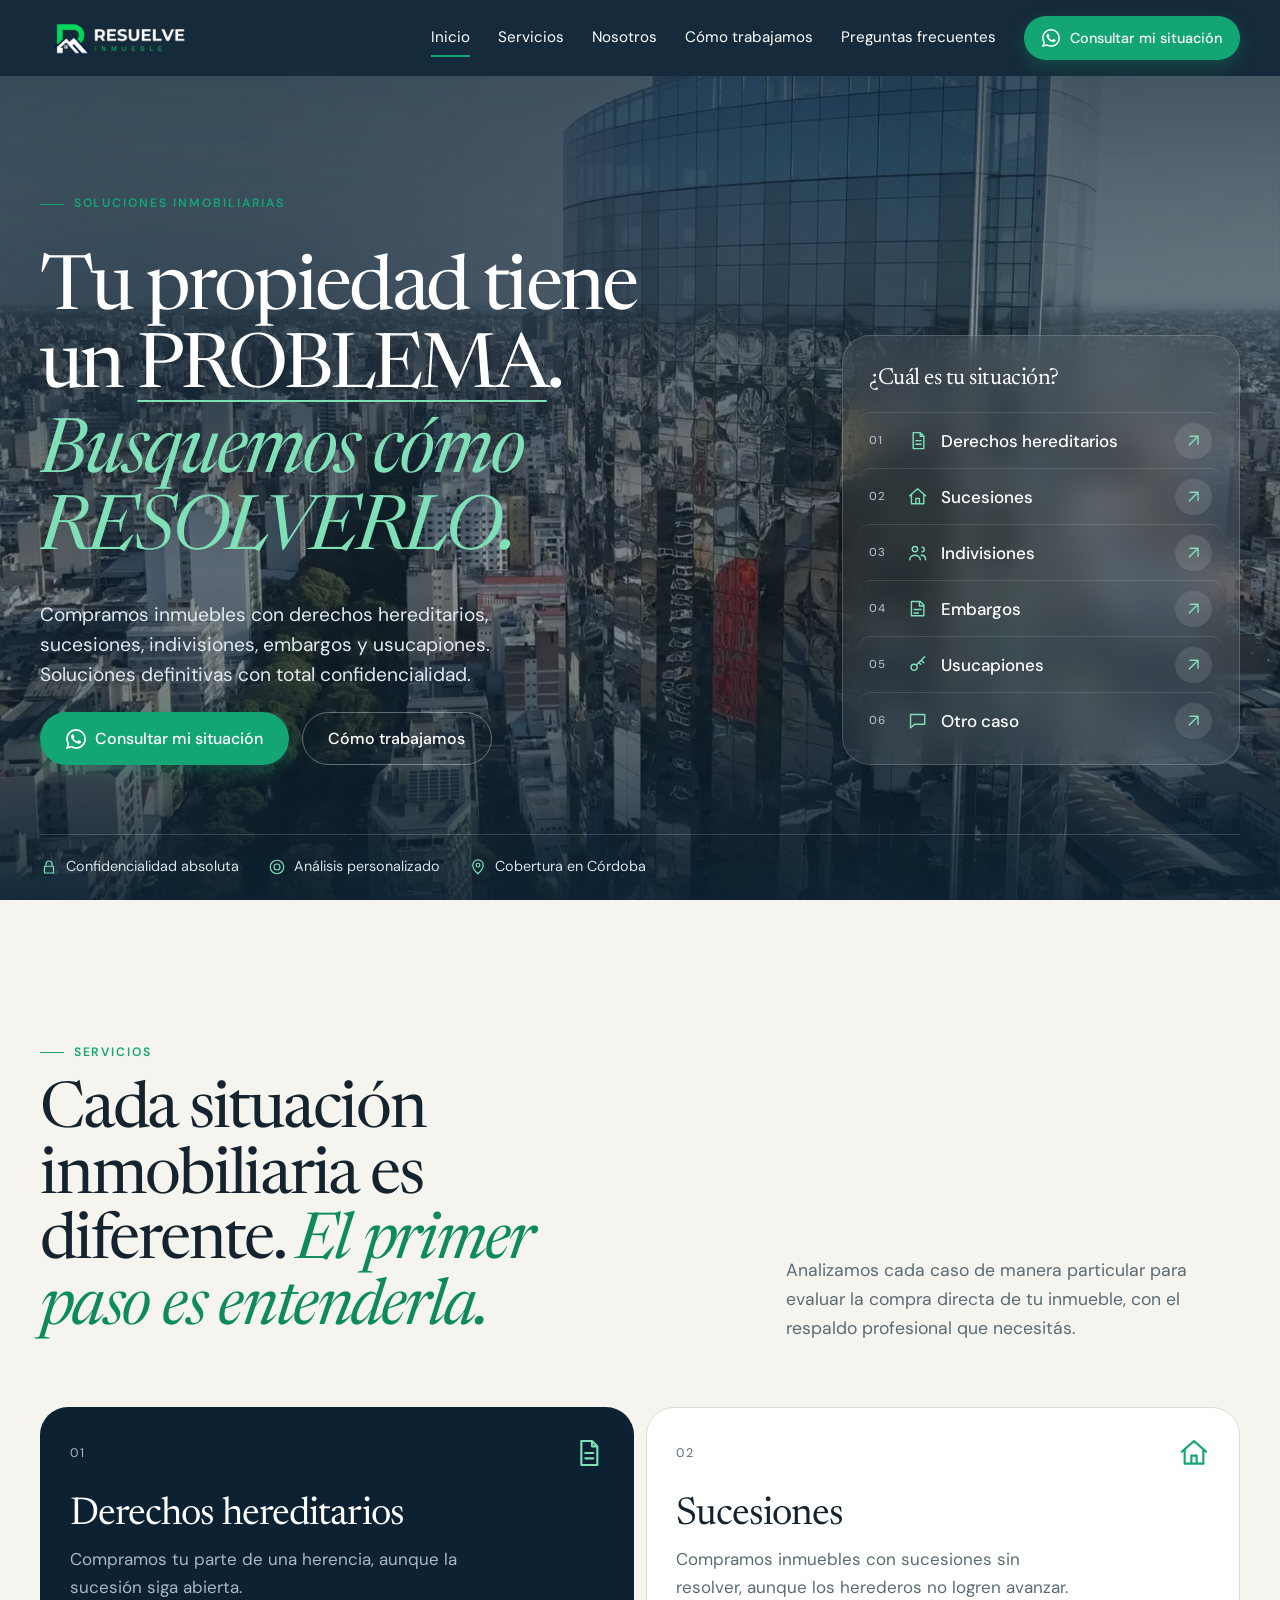
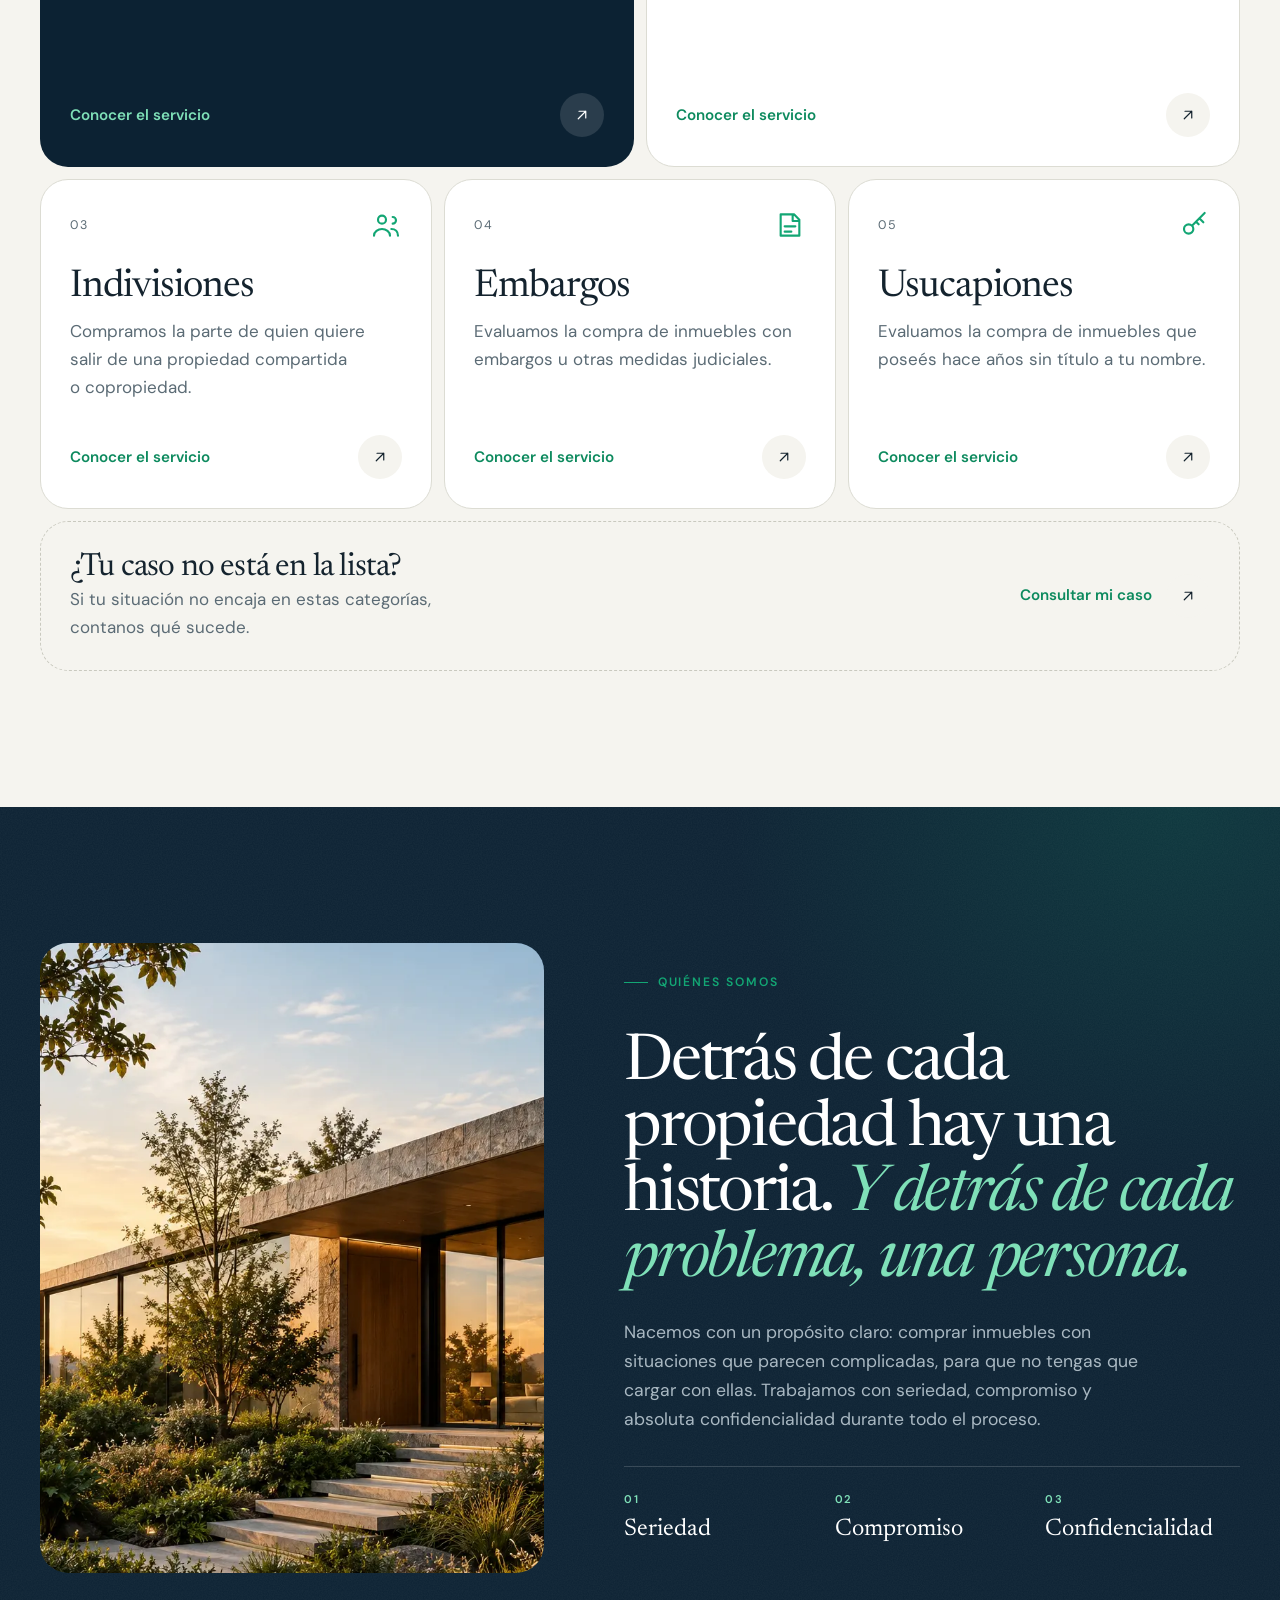
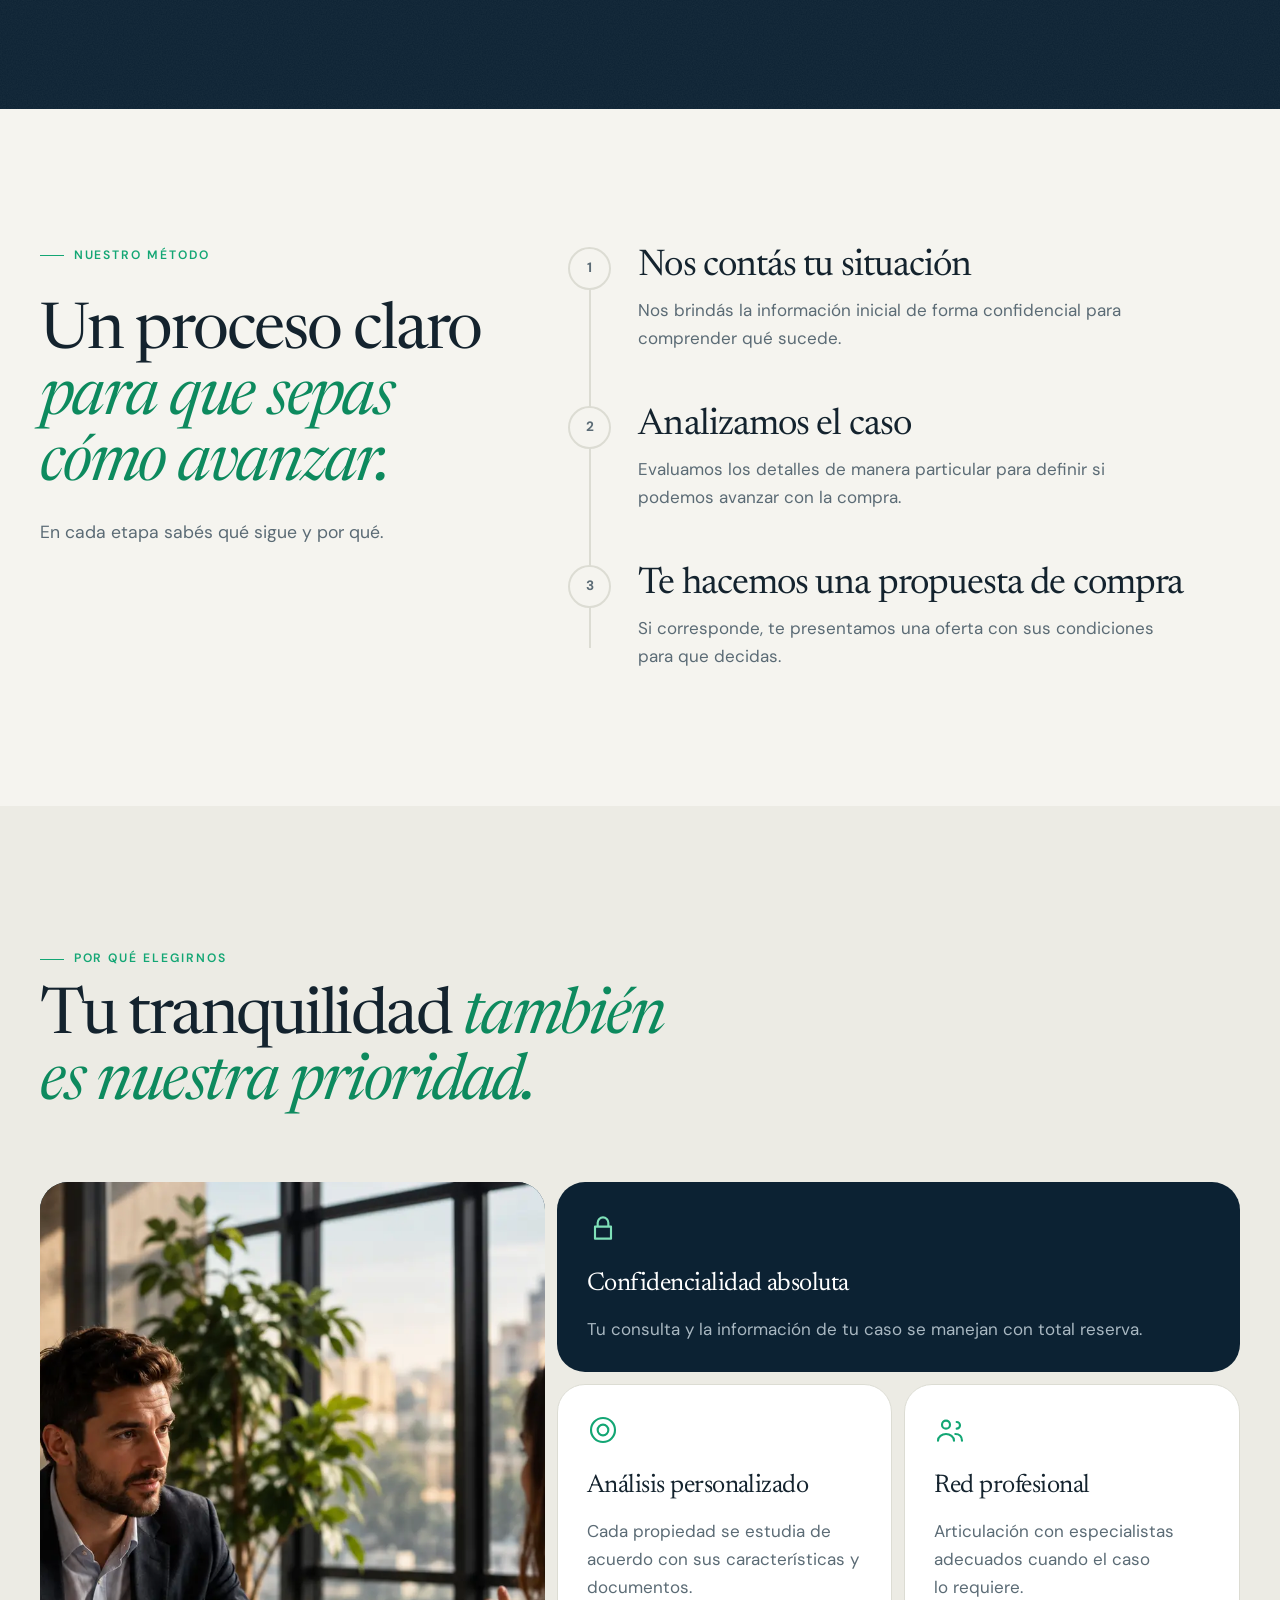
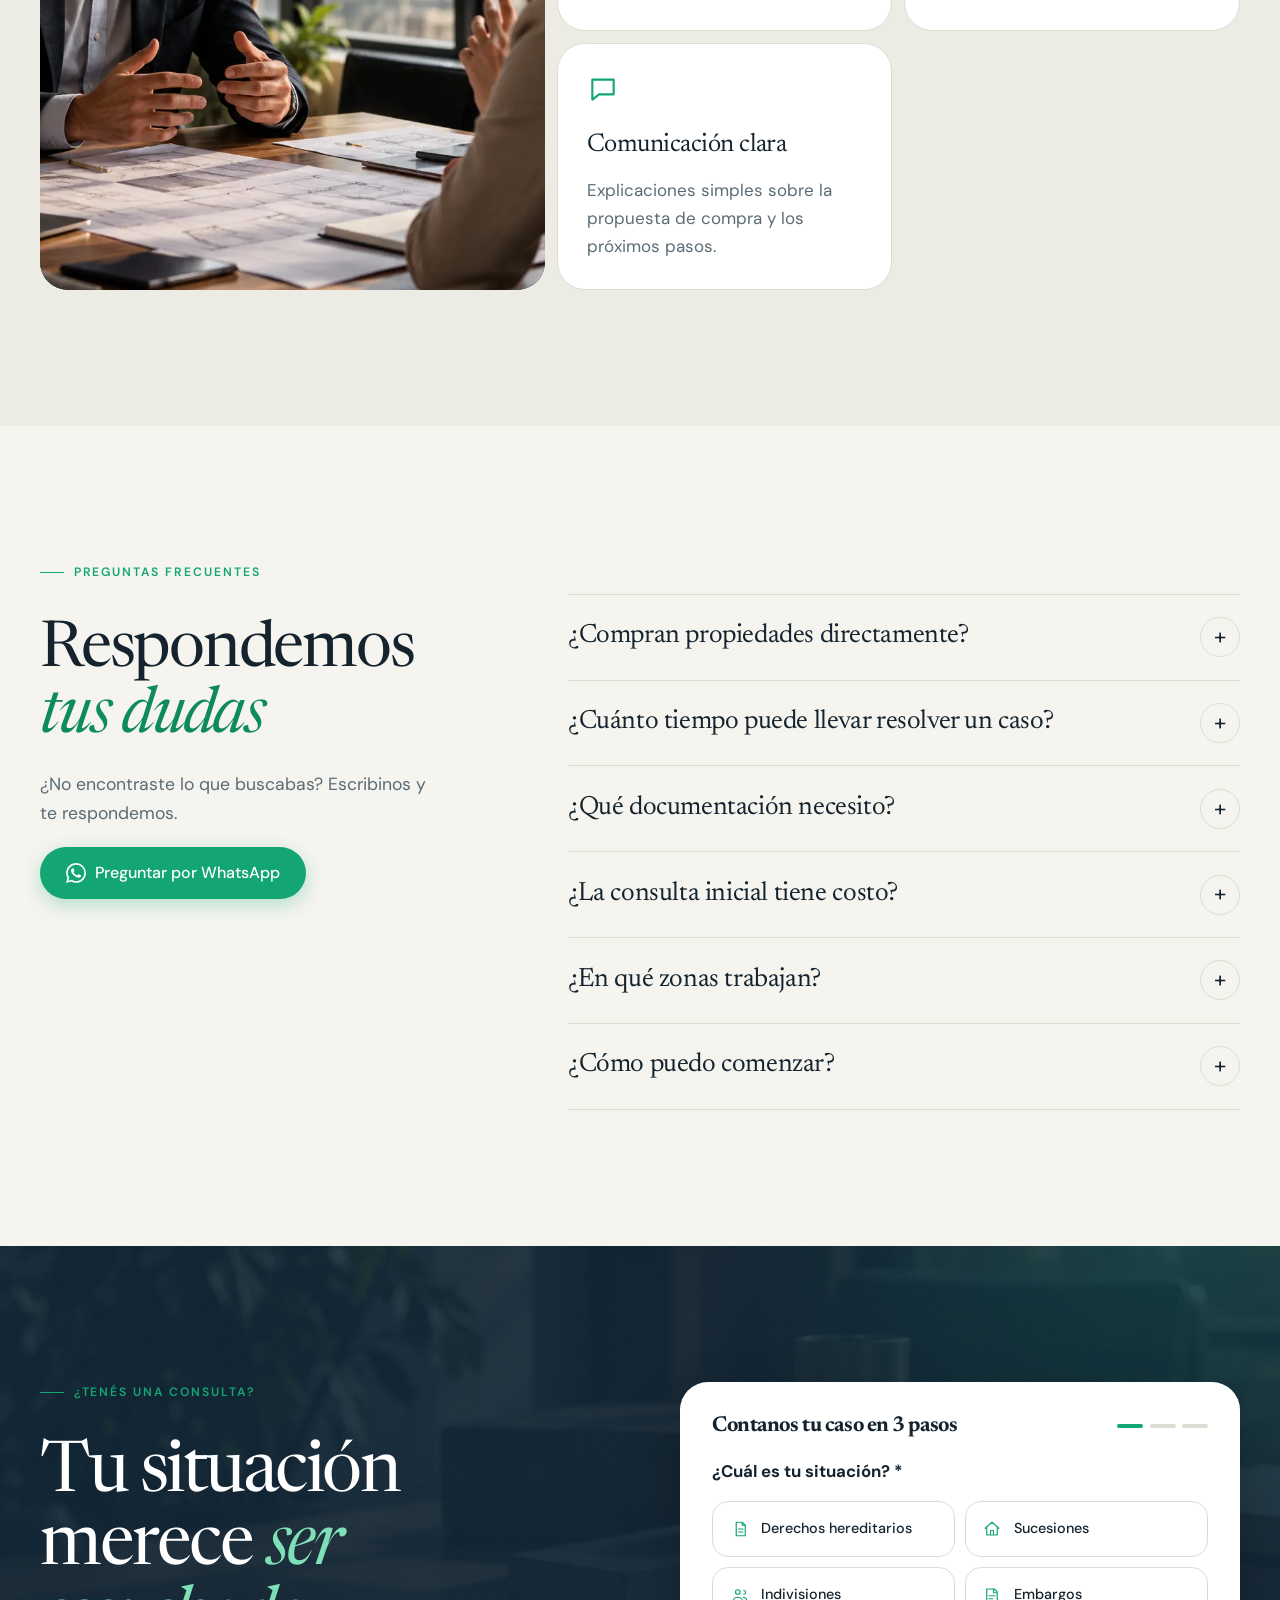
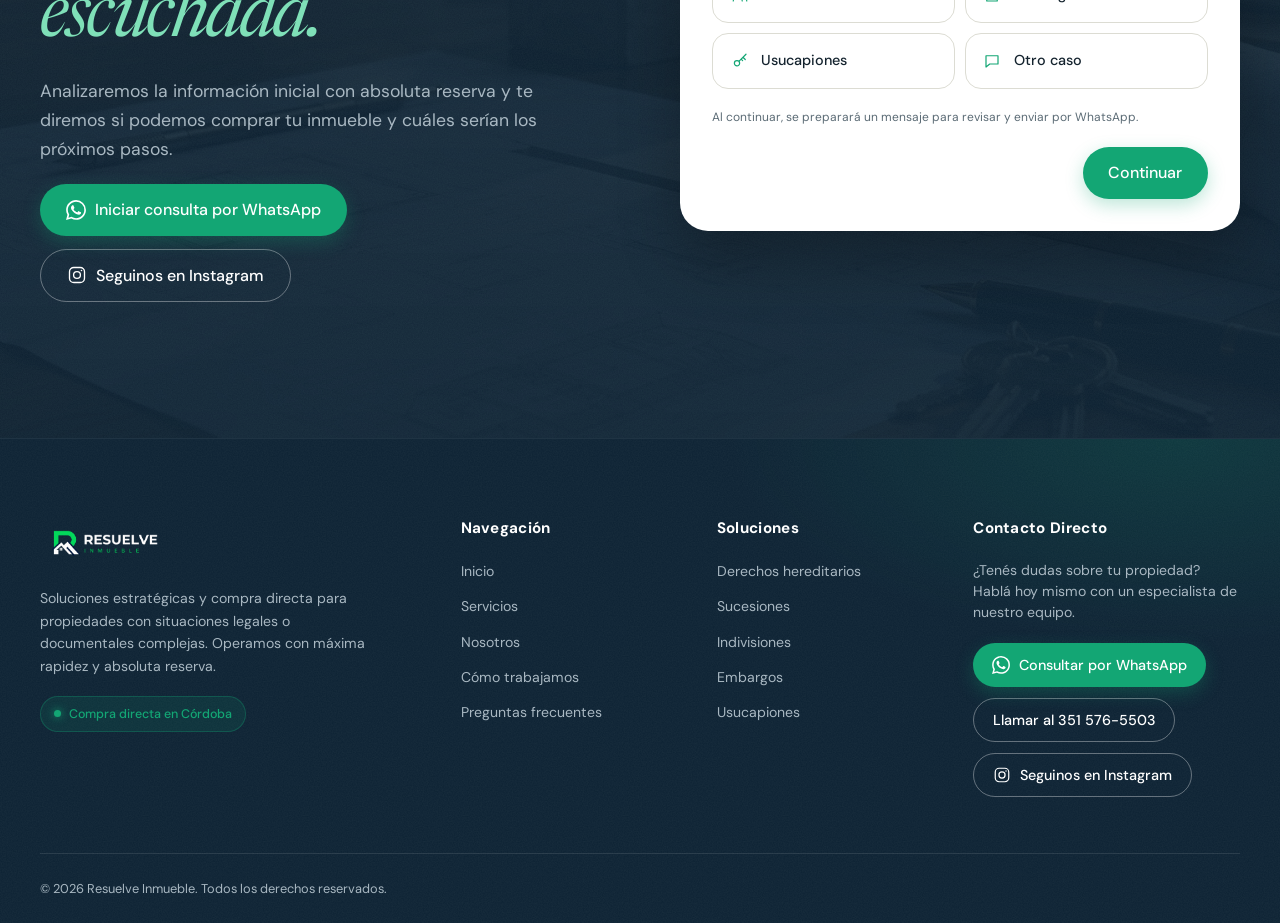
==== index.html @ c2dd9fd6 "update" ====
<!DOCTYPE html>
<html lang="es-AR">
<head>
  <!-- =========================================================
     RESUELVE INMUEBLE — index.html
     Índice de secciones:
     1. Head
     2. Iconos (SVG Sprite)
     3. Header / Navegación
     4. Hero
     5. Servicios y tarjetas
     6. Quiénes somos
     7. Método (pasos)
     8. Por qué elegirnos
     9. Preguntas frecuentes
     10. Contacto y formulario
     11. Footer
     ========================================================= -->

  <!-- ===== INICIO: 1. HEAD ===== -->
  <meta charset="UTF-8">
  <meta name="viewport" content="width=device-width, initial-scale=1.0">
  <title>Resuelve Inmueble | Soluciones inmobiliarias complejas</title>
  <meta name="description" content="Compra directa de propiedades con derechos hereditarios, sucesiones, indivisiones, embargos o usucapiones. Consulta confidencial por WhatsApp.">
  <meta name="robots" content="index, follow, max-image-preview:large, max-snippet:-1">
  <meta name="author" content="Resuelve Inmueble">
  <meta name="theme-color" content="#0c2233">
  <meta name="format-detection" content="telephone=no">
  <meta name="geo.region" content="AR-X">
  <link rel="canonical" href="https://resuelveinmueble.vercel.app/">

  <link rel="icon" href="img/icono.png" type="image/png">
  <link rel="apple-touch-icon" href="img/icono.png">
  <link rel="manifest" href="site.webmanifest">

  <link rel="preconnect" href="https://fonts.googleapis.com">
  <link rel="preconnect" href="https://fonts.gstatic.com" crossorigin>
  <link rel="preload" as="image" href="img/hero-poster-mb.webp" media="(max-width: 768px)" fetchpriority="high">
  <link rel="preload" as="image" href="img/hero-poster.webp" media="(min-width: 769px)" fetchpriority="high">
  <link href="https://fonts.googleapis.com/css2?family=DM+Sans:wght@400;500;700&family=Newsreader:ital,opsz,wght@0,6..72,400;0,6..72,500;1,6..72,400&display=swap" rel="stylesheet">

  <!-- Open Graph (WhatsApp, Facebook, LinkedIn). Ideal: og-image.jpg de 1200x630 -->
  <meta property="og:type" content="website">
  <meta property="og:site_name" content="Resuelve Inmueble">
  <meta property="og:locale" content="es_AR">
  <meta property="og:title" content="Resuelve Inmueble | Soluciones inmobiliarias complejas">
  <meta property="og:description" content="Compra directa de propiedades con derechos hereditarios, sucesiones, indivisiones, embargos o usucapiones. Consulta confidencial por WhatsApp.">
  <meta property="og:url" content="https://resuelveinmueble.vercel.app/">
  <meta property="og:image" content="https://resuelveinmueble.vercel.app/img/og-image.jpg">
  <meta property="og:image:width" content="1200">
  <meta property="og:image:height" content="630">
  <meta property="og:image:type" content="image/jpeg">
  <meta property="og:image:alt" content="Resuelve Inmueble: soluciones para propiedades con situaciones inmobiliarias complejas">
  <meta name="twitter:card" content="summary_large_image">
  <meta name="twitter:title" content="Resuelve Inmueble | Soluciones inmobiliarias complejas">
  <meta name="twitter:description" content="Compra directa de propiedades con derechos hereditarios, sucesiones, indivisiones, embargos o usucapiones. Consulta confidencial por WhatsApp.">
  <meta name="twitter:image" content="https://resuelveinmueble.vercel.app/img/og-image.jpg">
  <meta name="twitter:image:alt" content="Resuelve Inmueble: soluciones para propiedades con situaciones inmobiliarias complejas">

  <!-- Datos estructurados. Reemplazar dominio y teléfono por los reales -->
  <script type="application/ld+json">{"@context": "https://schema.org", "@graph": [{"@type": "ProfessionalService", "@id": "https://resuelveinmueble.vercel.app/#organizacion", "name": "Resuelve Inmueble", "url": "https://resuelveinmueble.vercel.app/", "logo": "https://resuelveinmueble.vercel.app/img/logo.png", "image": "https://resuelveinmueble.vercel.app/img/hero-poster.webp", "description": "Compra directa de propiedades con derechos hereditarios, sucesiones, indivisiones, embargos y usucapiones.", "areaServed": {"@type": "AdministrativeArea", "name": "Córdoba"}, "availableLanguage": "es-AR", "telephone": ["+54-9-351-657-8580", "+54-351-576-5503"], "sameAs": ["https://instagram.com/resuelveinmueble"], "knowsAbout": ["Derechos hereditarios", "Sucesiones", "Indivisiones", "Embargos", "Usucapiones"], "hasOfferCatalog": {"@type": "OfferCatalog", "name": "Servicios inmobiliarios", "itemListElement": [{"@type": "Offer", "itemOffered": {"@type": "Service", "name": "Derechos hereditarios"}}, {"@type": "Offer", "itemOffered": {"@type": "Service", "name": "Sucesiones"}}, {"@type": "Offer", "itemOffered": {"@type": "Service", "name": "Indivisiones"}}, {"@type": "Offer", "itemOffered": {"@type": "Service", "name": "Embargos"}}, {"@type": "Offer", "itemOffered": {"@type": "Service", "name": "Usucapiones"}}]}}, {"@type": "WebSite", "@id": "https://resuelveinmueble.vercel.app/#web", "url": "https://resuelveinmueble.vercel.app/", "name": "Resuelve Inmueble", "inLanguage": "es-AR", "publisher": {"@id": "https://resuelveinmueble.vercel.app/#organizacion"}}, {"@type": "FAQPage", "mainEntity": [{"@type": "Question", "name": "¿Compran propiedades directamente?", "acceptedAnswer": {"@type": "Answer", "text": "Sí, evaluamos la compra directa del inmueble según su estado y su situación legal."}}, {"@type": "Question", "name": "¿Cuánto tiempo puede llevar resolver un caso?", "acceptedAnswer": {"@type": "Answer", "text": "Depende de cada situación particular. Después del análisis inicial te informamos los plazos estimados."}}, {"@type": "Question", "name": "¿Qué documentación necesito?", "acceptedAnswer": {"@type": "Answer", "text": "Para empezar alcanza con contarnos tu situación. Luego te indicamos qué documentos conviene reunir."}}, {"@type": "Question", "name": "¿La consulta inicial tiene costo?", "acceptedAnswer": {"@type": "Answer", "text": "Te informamos todas las condiciones con total transparencia antes de avanzar."}}, {"@type": "Question", "name": "¿En qué zonas trabajan?", "acceptedAnswer": {"@type": "Answer", "text": "Trabajamos únicamente con inmuebles ubicados en la provincia de Córdoba. Podés consultarnos online desde donde estés."}}, {"@type": "Question", "name": "¿Cómo puedo comenzar?", "acceptedAnswer": {"@type": "Answer", "text": "Escribinos por WhatsApp o completá el formulario y te respondemos a la brevedad."}}]}]}</script>

  <link rel="stylesheet" href="style.css">
  <script src="main.js" defer></script>
  <!-- ===== FIN: 1. HEAD ===== -->
</head>
<body>
<a class="skip-link" href="#contenido">Saltar al contenido</a>

<!-- ===== INICIO: 2. ICONOS (SVG SPRITE) ===== -->
<svg width="0" height="0" style="position:absolute" aria-hidden="true">
  <symbol id="i-sucesiones" viewBox="0 0 24 24"><path d="M3 11l9-8 9 8M5 10v10h14V10M10 20v-6h4v6"/></symbol>
  <symbol id="i-indivisiones" viewBox="0 0 24 24"><path d="M9 11a3 3 0 100-6 3 3 0 000 6zM3 20c0-3 3-5 6-5s6 2 6 5M17 11a2.5 2.5 0 100-5M16 15c3 0 5 2 5 5"/></symbol>
  <symbol id="i-embargos" viewBox="0 0 24 24"><path d="M5 4h10l4 4v12H5zM14 4v5h5M8 13h8M8 17h5"/></symbol>
  <symbol id="i-confidencial" viewBox="0 0 24 24"><path d="M6 11h12v9H6zM8 11V8a4 4 0 018 0v3"/></symbol>
  <symbol id="i-usucapiones" viewBox="0 0 24 24"><path d="M8 18.5a3.5 3.5 0 100-7 3.5 3.5 0 000 7zM10.5 12.5L20 3M16 7l3 3M13.5 9.5l2 2"/></symbol>
  <symbol id="i-derechos" viewBox="0 0 24 24"><path d="M7 3h8l4 4v14H7zM15 3v4h4M10 12h6M10 16h6"/></symbol>
  <symbol id="i-cobertura" viewBox="0 0 24 24"><path d="M12 21s7-6.2 7-11.5a7 7 0 10-14 0C5 14.8 12 21 12 21zM12 12a2.5 2.5 0 100-5 2.5 2.5 0 000 5z"/></symbol>
  <symbol id="i-otros" viewBox="0 0 24 24"><path d="M4 5h16v11H9l-5 4z"/></symbol>
  <symbol id="i-analisis" viewBox="0 0 24 24"><path d="M12 21a9 9 0 100-18 9 9 0 000 18zM12 16a4 4 0 100-8 4 4 0 000 8z"/></symbol>
  <symbol id="i-whatsapp" viewBox="0 0 24 24"><path fill="currentColor" stroke="none" d="M17.472 14.382c-.297-.149-1.758-.867-2.03-.967-.273-.099-.471-.148-.67.15-.197.297-.767.966-.94 1.164-.173.199-.347.223-.644.075-.297-.15-1.255-.463-2.39-1.475-.883-.788-1.48-1.761-1.653-2.059-.173-.297-.018-.458.13-.606.134-.133.298-.347.446-.52.149-.174.198-.298.298-.497.099-.198.05-.371-.025-.52-.075-.149-.669-1.612-.916-2.207-.242-.579-.487-.5-.669-.51-.173-.008-.371-.01-.57-.01-.198 0-.52.074-.792.372-.272.297-1.04 1.016-1.04 2.479 0 1.462 1.065 2.875 1.213 3.074.149.198 2.096 3.2 5.077 4.487.709.306 1.262.489 1.694.625.712.227 1.36.195 1.871.118.571-.085 1.758-.719 2.006-1.413.248-.694.248-1.289.173-1.413-.074-.124-.272-.198-.57-.347m-5.421 7.403h-.004a9.87 9.87 0 01-5.031-1.378l-.361-.214-3.741.982.998-3.648-.235-.374a9.86 9.86 0 01-1.51-5.26c.001-5.45 4.436-9.884 9.888-9.884 2.64 0 5.122 1.03 6.988 2.898a9.825 9.825 0 012.893 6.994c-.003 5.45-4.437 9.884-9.885 9.884m8.413-18.297A11.815 11.815 0 0012.05 0C5.495 0 .16 5.335.157 11.892c0 2.096.547 4.142 1.588 5.945L.057 24l6.305-1.654a11.882 11.882 0 005.683 1.448h.005c6.554 0 11.89-5.335 11.893-11.893a11.821 11.821 0 00-3.48-8.413Z"/></symbol>
  <symbol id="i-instagram" viewBox="0 0 24 24"><rect x="3" y="3" width="18" height="18" rx="5.2"/><circle cx="12" cy="12" r="4.1"/><circle cx="17.4" cy="6.6" r=".95" fill="currentColor" stroke="none"/></symbol>
  <symbol id="i-arrow" viewBox="0 0 24 24"><path d="M7 17L17 7M8 7h9v9"/></symbol>
</svg>
<!-- ===== FIN: 2. ICONOS (SVG SPRITE) ===== -->

<!-- ===== INICIO: 3. HEADER / NAVEGACIÓN ===== -->
<header class="site-header" id="site-header">
  <div class="container header-inner">
    <a href="#inicio" class="brand" aria-label="Resuelve Inmueble, ir al inicio">
      <img src="img/logo.png" alt="Logo Resuelve Inmueble" class="brand-img">
    </a>

    <button class="menu-toggle" id="menu-toggle" aria-expanded="false" aria-controls="main-nav" aria-label="Abrir menú">
      <span></span><span></span><span></span>
    </button>

        <nav class="main-nav" id="main-nav" aria-label="Principal">
      <a href="#inicio">Inicio</a>
      <a href="#servicios">Servicios</a>
      <a href="#nosotros">Nosotros</a>
      <a href="#metodo">Cómo trabajamos</a>
      <a href="#faq">Preguntas frecuentes</a>
      <a href="https://wa.me/5493516578580" class="btn btn-primary btn-sm" data-whatsapp>
        <svg class="icon"><use href="#i-whatsapp"/></svg> Consultar mi situación
      </a>
    </nav>

  </div>
  <div class="scroll-progress" id="scroll-progress" aria-hidden="true"></div>
</header>
<!-- ===== FIN: 3. HEADER / NAVEGACIÓN ===== -->

<main id="contenido">

<!-- ===== INICIO: 4. HERO ===== -->
<section class="hero" id="inicio" aria-labelledby="hero-title">
  <div class="hero-bg" aria-hidden="true">
    <picture>
      <source media="(max-width: 768px)" srcset="img/hero-poster-mb.webp">
      <img src="img/hero-poster.webp" alt="" width="1920" height="1080" fetchpriority="high" decoding="async">
    </picture>
    <video class="hero-video" muted loop playsinline preload="none" disablepictureinpicture tabindex="-1" data-src="img/hero.mp4" data-src-mb="img/hero-mb.mp4"></video>
  </div>
  <div class="container hero-grid">
    <div class="hero-copy">
      <p class="eyebrow" data-in style="--d:.1s">Soluciones inmobiliarias</p>
      <h1 id="hero-title"><span class="line"><span>Tu propiedad tiene un <span class="mark">PROBLEMA</span>.</span></span><span class="line"><span class="it" style="--d:.4s">Busquemos cómo <span class="fix">RESOLVERLO</span>.</span></span></h1>
      <p class="hero-text" data-in style="--d:.7s">Compramos inmuebles con derechos hereditarios, sucesiones, indivisiones, embargos y usucapiones. Soluciones definitivas con total confidencialidad.</p>
      <div class="hero-actions" data-in style="--d:.9s">
        <a href="https://wa.me/5493516578580" class="btn btn-primary" data-whatsapp><svg class="icon"><use href="#i-whatsapp"/></svg> Consultar mi situación</a>
        <a href="#metodo" class="btn btn-ghost">Cómo trabajamos</a>
      </div>
    </div>
    <aside class="situacion" data-in style="--d:1s" aria-labelledby="sit-title">
      <p class="situacion-title" id="sit-title">¿Cuál es tu situación?</p>
      <ul><li><a href="derechos-hereditarios.html"><span class="n">01</span><svg class="icon"><use href="#i-derechos"/></svg><span class="t">Derechos hereditarios</span><span class="go"><svg class="icon"><use href="#i-arrow"/></svg></span></a></li><li><a href="sucesiones.html"><span class="n">02</span><svg class="icon"><use href="#i-sucesiones"/></svg><span class="t">Sucesiones</span><span class="go"><svg class="icon"><use href="#i-arrow"/></svg></span></a></li><li><a href="indivisiones.html"><span class="n">03</span><svg class="icon"><use href="#i-indivisiones"/></svg><span class="t">Indivisiones</span><span class="go"><svg class="icon"><use href="#i-arrow"/></svg></span></a></li><li><a href="embargos.html"><span class="n">04</span><svg class="icon"><use href="#i-embargos"/></svg><span class="t">Embargos</span><span class="go"><svg class="icon"><use href="#i-arrow"/></svg></span></a></li><li><a href="usucapiones.html"><span class="n">05</span><svg class="icon"><use href="#i-usucapiones"/></svg><span class="t">Usucapiones</span><span class="go"><svg class="icon"><use href="#i-arrow"/></svg></span></a></li><li><a href="#contacto" data-service="Otro caso"><span class="n">06</span><svg class="icon"><use href="#i-otros"/></svg><span class="t">Otro caso</span><span class="go"><svg class="icon"><use href="#i-arrow"/></svg></span></a></li></ul>
    </aside>
  </div>
  <div class="container" data-in style="--d:1.2s">
    <ul class="hero-proof">
      <li><svg class="icon"><use href="#i-confidencial"/></svg> Confidencialidad absoluta</li>
      <li><svg class="icon"><use href="#i-analisis"/></svg> Análisis personalizado</li>
      <li><svg class="icon"><use href="#i-cobertura"/></svg> Cobertura en Córdoba</li>
    </ul>
  </div>
</section>
<!-- ===== FIN: 4. HERO ===== -->

<!-- ===== INICIO: 5. SERVICIOS ===== -->
<section class="section" id="servicios">
  <div class="container">
    <header class="sec-head">
      <div><p class="eyebrow">Servicios</p><h2>Cada situación inmobiliaria es diferente. <em>El primer paso es entenderla.</em></h2></div>
      <p class="sec-lead">Analizamos cada caso de manera particular para evaluar la compra directa de tu inmueble, con el respaldo profesional que necesitás.</p>
    </header>
    <div class="svc-grid">
      <a class="svc svc-1" href="derechos-hereditarios.html">
        <span class="svc-top"><span class="svc-n">01</span><svg class="icon icon-lg"><use href="#i-derechos"/></svg></span>
        <h3>Derechos hereditarios</h3>
        <p>Compramos tu parte de una herencia, aunque la sucesión siga abierta.</p>
        <span class="svc-go">Conocer el servicio <i><svg class="icon"><use href="#i-arrow"/></svg></i></span>
      </a>
      <a class="svc svc-2" href="sucesiones.html">
        <span class="svc-top"><span class="svc-n">02</span><svg class="icon icon-lg"><use href="#i-sucesiones"/></svg></span>
        <h3>Sucesiones</h3>
        <p>Compramos inmuebles con sucesiones sin resolver, aunque los herederos no logren avanzar.</p>
        <span class="svc-go">Conocer el servicio <i><svg class="icon"><use href="#i-arrow"/></svg></i></span>
      </a>
      <a class="svc svc-3" href="indivisiones.html">
        <span class="svc-top"><span class="svc-n">03</span><svg class="icon icon-lg"><use href="#i-indivisiones"/></svg></span>
        <h3>Indivisiones</h3>
        <p>Compramos la parte de quien quiere salir de una propiedad compartida o copropiedad.</p>
        <span class="svc-go">Conocer el servicio <i><svg class="icon"><use href="#i-arrow"/></svg></i></span>
      </a>
      <a class="svc svc-4" href="embargos.html">
        <span class="svc-top"><span class="svc-n">04</span><svg class="icon icon-lg"><use href="#i-embargos"/></svg></span>
        <h3>Embargos</h3>
        <p>Evaluamos la compra de inmuebles con embargos u otras medidas judiciales.</p>
        <span class="svc-go">Conocer el servicio <i><svg class="icon"><use href="#i-arrow"/></svg></i></span>
      </a>
      <a class="svc svc-5" href="usucapiones.html">
        <span class="svc-top"><span class="svc-n">05</span><svg class="icon icon-lg"><use href="#i-usucapiones"/></svg></span>
        <h3>Usucapiones</h3>
        <p>Evaluamos la compra de inmuebles que poseés hace años sin título a tu nombre.</p>
        <span class="svc-go">Conocer el servicio <i><svg class="icon"><use href="#i-arrow"/></svg></i></span>
      </a>
      <a class="svc svc-6" href="#contacto" data-service="Otro caso">
        <span class="svc-copy"><h3>¿Tu caso no está en la lista?</h3><p>Si tu situación no encaja en estas categorías, contanos qué sucede.</p></span>
        <span class="svc-go">Consultar mi caso <i><svg class="icon"><use href="#i-arrow"/></svg></i></span>
      </a>
    </div>
  </div>
</section>
<!-- ===== FIN: 5. SERVICIOS ===== -->

<!-- ===== INICIO: 6. QUIÉNES SOMOS ===== -->
<section class="section section-dark" id="nosotros">
  <div class="container about2">
    <figure class="about-media" data-parallax><img src="img/casa.webp" alt="Arquitectura de una vivienda moderna" width="800" height="1000" loading="lazy" decoding="async"></figure>
    <div class="about-copy">
      <p class="eyebrow">Quiénes somos</p>
      <h2>Detrás de cada propiedad hay una historia. <em>Y detrás de cada problema, una persona.</em></h2>
      <p class="sec-lead">Nacemos con un propósito claro: comprar inmuebles con situaciones que parecen complicadas, para que no tengas que cargar con ellas. Trabajamos con seriedad, compromiso y absoluta confidencialidad durante todo el proceso.</p>
      <ul class="values"><li><small>01</small>Seriedad</li><li><small>02</small>Compromiso</li><li><small>03</small>Confidencialidad</li></ul>
    </div>
  </div>
</section>
<!-- ===== FIN: 6. QUIÉNES SOMOS ===== -->

<!-- ===== INICIO: 7. MÉTODO ===== -->
<section class="section" id="metodo">
  <div class="container method">
    <div class="method-head">
      <p class="eyebrow">Nuestro método</p>
      <h2>Un proceso claro <em>para que sepas cómo avanzar.</em></h2>
      <p class="sec-lead">En cada etapa sabés qué sigue y por qué.</p>
    </div>
    <ol class="tl">
      <li><span class="tl-n">1</span><h3>Nos contás tu situación</h3><p>Nos brindás la información inicial de forma confidencial para comprender qué sucede.</p></li>
      <li><span class="tl-n">2</span><h3>Analizamos el caso</h3><p>Evaluamos los detalles de manera particular para definir si podemos avanzar con la compra.</p></li>
      <li><span class="tl-n">3</span><h3>Te hacemos una propuesta de compra</h3><p>Si corresponde, te presentamos una oferta con sus condiciones para que decidas.</p></li>
    </ol>
  </div>
</section>
<!-- ===== FIN: 7. MÉTODO ===== -->

<!-- ===== INICIO: 8. POR QUÉ ELEGIRNOS ===== -->
<section class="section section-alt" id="confianza">
  <div class="container">
    <header class="sec-head"><div><p class="eyebrow">Por qué elegirnos</p><h2>Tu tranquilidad <em>también es nuestra prioridad.</em></h2></div></header>
    <div class="why">
      <figure class="why-media" data-parallax><img src="img/confianza.webp" alt="Asesoramiento profesional personalizado" width="800" height="600" loading="lazy" decoding="async"></figure>
      <div class="why-cards">
        <article class="why-card why-key"><svg class="icon icon-lg"><use href="#i-confidencial"/></svg><h3>Confidencialidad absoluta</h3><p>Tu consulta y la información de tu caso se manejan con total reserva.</p></article>
        <article class="why-card"><svg class="icon icon-lg"><use href="#i-analisis"/></svg><h3>Análisis personalizado</h3><p>Cada propiedad se estudia de acuerdo con sus características y documentos.</p></article>
        <article class="why-card"><svg class="icon icon-lg"><use href="#i-indivisiones"/></svg><h3>Red profesional</h3><p>Articulación con especialistas adecuados cuando el caso lo requiere.</p></article>
        <article class="why-card"><svg class="icon icon-lg"><use href="#i-otros"/></svg><h3>Comunicación clara</h3><p>Explicaciones simples sobre la propuesta de compra y los próximos pasos.</p></article>
      </div>
    </div>
  </div>
</section>
<!-- ===== FIN: 8. POR QUÉ ELEGIRNOS ===== -->

<!-- ===== INICIO: 9. PREGUNTAS FRECUENTES ===== -->
<section class="section" id="faq">
  <div class="container faq2">
    <div class="faq-head">
      <p class="eyebrow">Preguntas frecuentes</p>
      <h2>Respondemos <em>tus dudas</em></h2>
      <p class="sec-lead">¿No encontraste lo que buscabas? Escribinos y te respondemos.</p>
      <a href="https://wa.me/5493516578580" class="btn btn-primary" data-whatsapp><svg class="icon"><use href="#i-whatsapp"/></svg> Preguntar por WhatsApp</a>
    </div>
    <div class="faq-grid">
      <details name="faq"><summary>¿Compran propiedades directamente?</summary><p>Sí, evaluamos la compra directa del inmueble según su estado y su situación legal.</p></details>
      <details name="faq"><summary>¿Cuánto tiempo puede llevar resolver un caso?</summary><p>Depende de cada situación particular. Después del análisis inicial te informamos los plazos estimados.</p></details>
      <details name="faq"><summary>¿Qué documentación necesito?</summary><p>Para empezar alcanza con contarnos tu situación. Luego te indicamos qué documentos conviene reunir.</p></details>
      <details name="faq"><summary>¿La consulta inicial tiene costo?</summary><p>Te informamos todas las condiciones con total transparencia antes de avanzar.</p></details>
      <details name="faq"><summary>¿En qué zonas trabajan?</summary><p>Trabajamos únicamente con inmuebles ubicados en la provincia de Córdoba. Podés consultarnos online desde donde estés.</p></details>
      <details name="faq"><summary>¿Cómo puedo comenzar?</summary><p>Escribinos por WhatsApp o completá el formulario y te respondemos a la brevedad.</p></details>
    </div>
  </div>
</section>
<!-- ===== FIN: 9. PREGUNTAS FRECUENTES ===== -->

<!-- ===== INICIO: 10. CONTACTO Y FORMULARIO ===== -->
<section class="section section-dark contact" id="contacto">
  <div class="container contact-inner">
    <div class="contact-copy">
      <p class="eyebrow">¿Tenés una consulta?</p>
      <h2>Tu situación merece <em>ser escuchada.</em></h2>
      <p class="sec-lead">Analizaremos la información inicial con absoluta reserva y te diremos si podemos comprar tu inmueble y cuáles serían los próximos pasos.</p>
      <div class="cta-actions">
        <a href="https://wa.me/5493516578580" class="btn btn-primary" data-whatsapp><svg class="icon"><use href="#i-whatsapp"/></svg> Iniciar consulta por WhatsApp</a>
        <a href="https://instagram.com/resuelveinmueble?exln=aXB5dzc3cDE4cGMy" class="btn btn-ghost" target="_blank" rel="noopener noreferrer" data-instagram><svg class="icon"><use href="#i-instagram"/></svg> Seguinos en Instagram</a>
      </div>
    </div>
    <form class="form mform" id="contact-form" novalidate>
      <div class="mform-top"><p class="form-title">Contanos tu caso en 3 pasos</p><ol class="mform-dots" aria-hidden="true"><li class="on"></li><li></li><li></li></ol></div>
      <fieldset class="step is-current" data-step="1"><legend>¿Cuál es tu situación? *</legend><div class="opts"><label class="opt"><input type="radio" name="situacion" value="Derechos hereditarios" required><span><svg class="icon"><use href="#i-derechos"/></svg>Derechos hereditarios</span></label><label class="opt"><input type="radio" name="situacion" value="Sucesiones"><span><svg class="icon"><use href="#i-sucesiones"/></svg>Sucesiones</span></label><label class="opt"><input type="radio" name="situacion" value="Indivisiones"><span><svg class="icon"><use href="#i-indivisiones"/></svg>Indivisiones</span></label><label class="opt"><input type="radio" name="situacion" value="Embargos"><span><svg class="icon"><use href="#i-embargos"/></svg>Embargos</span></label><label class="opt"><input type="radio" name="situacion" value="Usucapiones"><span><svg class="icon"><use href="#i-usucapiones"/></svg>Usucapiones</span></label><label class="opt"><input type="radio" name="situacion" value="Otro caso"><span><svg class="icon"><use href="#i-otros"/></svg>Otro caso</span></label></div></fieldset>
      <fieldset class="step" data-step="2"><legend>Sobre el inmueble</legend>
        <label>¿En qué localidad de Córdoba está? *<input type="text" name="localidad" placeholder="Localidad" required autocomplete="address-level2"></label>
        <label>Contanos brevemente qué sucede<textarea name="mensaje" rows="3" placeholder="Describí tu situación con tranquilidad."></textarea></label>
      </fieldset>
      <fieldset class="step" data-step="3"><legend>¿Cómo te contactamos?</legend>
        <label>Nombre *<input type="text" name="nombre" placeholder="¿Cómo te llamás?" required autocomplete="name"></label>
        <label>Teléfono de contacto *<input type="tel" inputmode="tel" name="telefono" placeholder="Número de contacto" required autocomplete="tel"></label>
      </fieldset>
      <p class="form-note">Al continuar, se preparará un mensaje para revisar y enviar por WhatsApp.</p>
      <p class="form-error" id="form-error" role="alert" hidden>Completá los campos obligatorios (*) para continuar.</p>
      <p class="form-ok" id="form-ok" role="status" hidden>Listo: se abrió WhatsApp con tu consulta. Revisala y enviala cuando quieras.</p>
      <div class="mform-nav">
        <button type="button" class="btn-text" data-prev>← Atrás</button>
        <button type="button" class="btn btn-primary" data-next>Continuar</button>
        <button type="submit" class="btn btn-primary" data-send><svg class="icon"><use href="#i-whatsapp"/></svg> Enviar por WhatsApp</button>
      </div>
    </form>
  </div>
</section>
<!-- ===== FIN: 10. CONTACTO Y FORMULARIO ===== -->

</main>

<!-- ===== INICIO: 11. FOOTER ===== -->
<footer class="site-footer">
  <div class="container">
    <div class="footer-top">
      <!-- Columna 1: Branding y Propósito -->
      <div class="footer-brand">
        <a href="#inicio" class="brand" aria-label="Resuelve Inmueble, ir al inicio">
          <img src="img/logo.png" alt="Logo Resuelve Inmueble" class="brand-img">
        </a>
        <p class="footer-desc">Soluciones estratégicas y compra directa para propiedades con situaciones legales o documentales complejas. Operamos con máxima rapidez y absoluta reserva.</p>
        <div class="footer-badge">
          <span class="badge-dot"></span> Compra directa en Córdoba
        </div>
      </div>

      <!-- Wrapper para agrupar Navegación y Soluciones en Celulares -->
      <div class="footer-nav-wrapper">
        <!-- Columna 2: Navegación Rápida -->
        <div class="footer-nav-col">
          <h4>Navegación</h4>
          <nav class="footer-links">
            <a href="#inicio">Inicio</a>
            <a href="#servicios">Servicios</a>
            <a href="#nosotros">Nosotros</a>
            <a href="#metodo">Cómo trabajamos</a>
            <a href="#faq">Preguntas frecuentes</a>
          </nav>
        </div>

        <!-- Columna 3: Servicios Principales -->
        <div class="footer-nav-col">
          <h4>Soluciones</h4>
          <nav class="footer-links">
            <a href="derechos-hereditarios.html">Derechos hereditarios</a>
            <a href="sucesiones.html">Sucesiones</a>
            <a href="indivisiones.html">Indivisiones</a>
            <a href="embargos.html">Embargos</a>
            <a href="usucapiones.html">Usucapiones</a>
          </nav>
        </div>
      </div>

      <!-- Columna 4: Contacto Directo -->
      <div class="footer-contact-col">
        <h4>Contacto Directo</h4>
        <p class="footer-contact-text">¿Tenés dudas sobre tu propiedad? Hablá hoy mismo con un especialista de nuestro equipo.</p>
        <div class="footer-actions">
          <a href="https://wa.me/5493516578580" class="btn btn-primary btn-sm footer-btn" data-whatsapp>
            <svg class="icon"><use href="#i-whatsapp"/></svg> Consultar por WhatsApp
          </a>
          <a href="tel:3515765503" class="btn btn-ghost btn-sm footer-btn">
            Llamar al 351 576-5503
          </a>
          <a href="https://instagram.com/resuelveinmueble?exln=aXB5dzc3cDE4cGMy" class="btn btn-ghost btn-sm footer-btn" target="_blank" rel="noopener noreferrer" data-instagram>
            <svg class="icon"><use href="#i-instagram"/></svg> Seguinos en Instagram
          </a>
        </div>
      </div>
    </div>

    <!-- Barra Inferior de Copyright -->
    <div class="footer-bottom">
      <span>© <span id="year">2026</span> Resuelve Inmueble. Todos los derechos reservados.</span>
    </div>
  </div>
</footer>
<!-- ===== FIN: 11. FOOTER ===== -->


<a href="https://wa.me/5493516578580" class="wa-float" data-whatsapp aria-label="Consultar por WhatsApp"><svg class="icon"><use href="#i-whatsapp"/></svg></a>
<noscript><style>[data-in],.line>span{opacity:1!important;transform:none!important;animation:none!important}</style></noscript>
</body>
</html>
---- style.css ----
/* =========================================================
   RESUELVE INMUEBLE — styles.css (Optimizado y Alineado)
   Índice:
   1. Variables
   2. Reset y base
   3. Utilidades
   4. Header / Navegación (Logo con escala agresiva)
   5. Hero (Pantalla completa y equilibrado)
   6. Secciones generales (Split alineado al fondo)
   7. Servicios, Por qué elegirnos y Tarjetas
   8. Quiénes somos
   9. Método (pasos)
   10. Preguntas frecuentes
   11. Contacto y formulario
   12. Footer
   13. Animaciones scroll reveal
   14. Responsive y menú móvil
   ========================================================= */

/* ===== 1. VARIABLES ===== */
:root {
  --navy: #0c2233;
  --navy-2: #123048;
  --green: #13a674;
  --green-dark: #0d8a5e;
  --cream: #f5f4ef;
  --white: #ffffff;
  --ink: #14232e;
  --muted: #5b6b75;
  --muted-light: #a9b8c2;
  --line: #dcdcd3;

  --font-display: "Newsreader", Georgia, serif;
  --font-body: "DM Sans", system-ui, sans-serif;

  --radius: 8px;
  --header-h: 70px;
  --section-y: clamp(3.5rem, 8vw, 6rem);
}

@media (min-width: 769px) {
  :root {
    --header-h: 76px;
  }
}

/* ===== 2. RESET Y BASE ===== */
*, *::before, *::after { 
  box-sizing: border-box; 
  -webkit-tap-highlight-color: transparent; 
}

html { scroll-behavior: smooth; scroll-padding-top: var(--header-h); }
body { margin: 0; font-family: var(--font-body); color: var(--ink); background: var(--cream); line-height: 1.6; -webkit-font-smoothing: antialiased; overflow-x: hidden; }
img { display: block; max-width: 100%; }
a { color: inherit; text-decoration: none; }
ul, ol { margin: 0; padding: 0; list-style: none; }
h1, h2, h3, h4, p { margin: 0; }
h1, h2 { font-family: var(--font-display); font-weight: 400; line-height: 1.15; }
h1 { font-size: clamp(2.3rem, 5.5vw, 3.8rem); }
h2 { font-size: clamp(1.7rem, 3.4vw, 2.4rem); max-width: 22ch; }
h3 { font-size: 1rem; font-weight: 700; }

:focus-visible { outline: 2px solid var(--green); outline-offset: 3px; }

/* ===== 3. UTILIDADES ===== */
.container { width: min(1120px, 100% - 2.5rem); margin-inline: auto; }
.icon { width: 1.25em; height: 1.25em; fill: none; stroke: currentColor; stroke-width: 1.6; stroke-linecap: round; stroke-linejoin: round; flex-shrink: 0; }
.icon-lg { width: 32px; height: 32px; color: var(--green); }
.eyebrow { color: var(--green); font-size: .85rem; font-weight: 600; text-transform: uppercase; letter-spacing: .05em; margin-bottom: .75rem; display: inline-block; }
.muted { color: var(--muted); }
.muted-light { color: var(--muted-light); }

.btn { display: inline-flex; align-items: center; justify-content: center; gap: .6rem; padding: .85rem 1.4rem; border: 0; border-radius: var(--radius); font: 500 .95rem var(--font-body); cursor: pointer; transition: background .2s, transform .2s; }
.btn-primary { background: var(--green); color: var(--white); }
.btn-primary:hover { background: var(--green-dark); transform: translateY(-1px); }
.btn-sm { padding: .6rem 1rem; font-size: .85rem; }

.link { display: inline-flex; align-items: center; gap: .3rem; margin-top: 1rem; color: var(--green-dark); font-size: .85rem; font-weight: 600; transition: transform .2s; }
.link:hover { transform: translateX(3px); }
.link-light { color: var(--white); }
.media { width: 100%; aspect-ratio: 4 / 3; object-fit: cover; border-radius: var(--radius); background: var(--navy-2); box-shadow: 0 8px 24px rgba(0,0,0,0.08); }

/* ===== 4. HEADER / NAVEGACIÓN ===== */
.site-header { position: sticky; top: 0; z-index: 50; height: var(--header-h); background: var(--navy); color: var(--white); transition: box-shadow .2s; }
.site-header.is-scrolled { box-shadow: 0 4px 20px rgba(0, 0, 0, .3); }
.header-inner { display: flex; align-items: center; justify-content: space-between; height: 100%; overflow: visible; }

.brand { display: inline-flex; align-items: center; }
/* Logo: tamaño real (sin transform: scale, que es lo que lo deja borroso).
   Cambiá --logo-h para agrandarlo o achicarlo; se centra solo en el header. */
.brand-img {
  --logo-h: 128px;
  height: var(--logo-h);
  width: auto;
  max-width: calc(100vw - 6.5rem);
  display: block;
  object-fit: contain;
  object-position: left center;
  margin-block: calc((var(--header-h) - var(--logo-h)) / 2);
}

@media (min-width: 769px) {
  .brand-img { --logo-h: 160px; }
}

.main-nav { display: flex; align-items: center; gap: 1.75rem; font-size: .85rem; }
.main-nav a:not(.btn):hover { color: var(--green); }

.menu-toggle { display: none; width: 44px; height: 44px; background: none; border: 0; cursor: pointer; flex-direction: column; justify-content: center; align-items: center; gap: 5px; }
.menu-toggle span { width: 22px; height: 2px; background: var(--white); transition: transform .2s, opacity .2s; }
.menu-toggle[aria-expanded="true"] span:nth-child(1) { transform: translateY(7px) rotate(45deg); }
.menu-toggle[aria-expanded="true"] span:nth-child(2) { opacity: 0; }
.menu-toggle[aria-expanded="true"] span:nth-child(3) { transform: translateY(-7px) rotate(-45deg); }

/* ===== 5. HERO ===== */
.hero { 
  position: relative; 
  color: var(--white); 
  min-height: calc(100vh - var(--header-h));
  min-height: calc(100dvh - var(--header-h)); 
  display: flex;
  flex-direction: column;
  justify-content: space-between; 
  background: linear-gradient(180deg, rgba(12, 34, 51, 0.70) 0%, rgba(12, 34, 51, 0.30) 60%, rgba(12, 34, 51, 0.85) 100%), 
              url("../img/heropc.webp") center / cover, 
              var(--navy); 
}

@media (max-width: 768px) {
  .hero { 
    background: linear-gradient(180deg, rgba(12, 34, 51, 0.75) 0%, rgba(12, 34, 51, 0.35) 60%, rgba(12, 34, 51, 0.90) 100%), 
                url("../img/heromb.webp") center / cover, 
                var(--navy); 
  }
}

.hero-inner { 
  padding-block: clamp(2rem, 5vh, 4rem); 
  display: flex; 
  flex-direction: column;
  justify-content: center;
  gap: 1.5rem; 
  align-items: flex-start; 
  flex-grow: 1;
}

.hero h1 { max-width: 16ch; font-size: clamp(2.1rem, 5vw, 3.6rem); }
.hero-text { max-width: 44ch; color: #e2e8f0; font-size: clamp(.95rem, 2.5vw, 1.1rem); line-height: 1.55; }

.hero-shortcuts-wrapper {
  position: relative;
  padding-block: 1.25rem;
  border-top: 1px solid rgba(255, 255, 255, 0.2);
  min-height: 60px;
  width: 100%;
}

.hero-shortcuts-group {
  display: flex;
  flex-wrap: wrap;
  justify-content: flex-start;
  gap: 1rem 2rem;
  font-size: .85rem;
  transition: opacity 0.5s ease, transform 0.5s ease;
}

@media (max-width: 640px) {
  .hero-shortcuts-wrapper {
    display: flex;
    justify-content: center;
    align-items: center;
  }
  .hero-shortcuts-group {
    position: absolute;
    width: 100%;
    justify-content: center;
    opacity: 0;
    pointer-events: none;
    transform: translateY(6px);
  }
  .hero-shortcuts-group.is-active {
    opacity: 1;
    pointer-events: auto;
    transform: translateY(0);
  }
}

@media (min-width: 641px) {
  .hero-shortcuts-wrapper {
    display: flex;
    flex-wrap: wrap;
    gap: 1rem 2.5rem;
  }
  .hero-shortcuts-group {
    position: static;
    opacity: 1 !important;
    pointer-events: auto !important;
    transform: none !important;
  }
}

.hero-shortcuts-group a { 
  display: inline-flex; 
  align-items: center; 
  gap: .5rem; 
  color: #ffffff; 
  font-weight: 500;
  transition: color .2s; 
}
.hero-shortcuts-group a:hover { color: var(--green); }

/* ===== 6. SECCIONES GENERALES ===== */
.section { padding-block: var(--section-y); }
.section-dark { background: var(--navy); color: var(--white); }
.section-alt { background: #ecebe4; }

/* Alineación inferior perfecta para ambas secciones en grid de 2 columnas */
.split { 
  display: grid; 
  grid-template-columns: 1fr 1.6fr; 
  gap: clamp(2rem, 5vw, 4rem); 
  align-items: end; 
}

.split-intro { display: grid; gap: 1rem; }

/* ===== 7. SERVICIOS, POR QUÉ ELEGIRNOS Y TARJETAS ===== */
.cards { display: grid; gap: 1rem; }
.cards-3 { grid-template-columns: repeat(3, 1fr); }
.cards-2 { grid-template-columns: repeat(2, 1fr); }

.card { 
  display: grid; 
  gap: .6rem; 
  align-content: start; 
  padding: 1.5rem; 
  background: var(--white); 
  border: 1px solid var(--line); 
  border-radius: var(--radius); 
  transition: transform .2s, box-shadow .2s; 
}

.card:hover { transform: translateY(-3px); box-shadow: 0 6px 16px rgba(0,0,0,0.06); }
.card p { color: var(--muted); font-size: .85rem; }

/* ===== 8. QUIÉNES SOMOS ===== */
.about { display: grid; grid-template-columns: 1fr 1fr; gap: clamp(2rem, 5vw, 4rem); align-items: center; }
.about h2 { margin-bottom: 1rem; max-width: 20ch; }
.about p { color: #d8e2e8; }

/* ===== 9. MÉTODO (PASOS) ===== */
.steps { display: grid; grid-template-columns: repeat(3, 1fr); gap: 2rem; margin-top: 2.5rem; counter-reset: paso; }
.steps li { position: relative; padding-top: 3.5rem; counter-increment: paso; }
.steps li::before { content: counter(paso); position: absolute; top: 0; left: 0; display: grid; place-items: center; width: 36px; height: 36px; border-radius: 50%; background: var(--green); color: var(--white); font-weight: 700; }
.steps li::after { content: ""; position: absolute; top: 18px; left: 52px; right: 1rem; border-top: 1px solid var(--line); }
.steps li:last-child::after { display: none; }
.steps p { margin-top: .4rem; color: var(--muted); font-size: .9rem; }

/* ===== 10. PREGUNTAS FRECUENTES ===== */
.faq-grid { display: grid; grid-template-columns: repeat(2, 1fr); gap: .75rem 1.5rem; margin-top: 2rem; align-items: start; }
.faq-grid details { background: var(--white); border: 1px solid var(--line); border-radius: var(--radius); }
.faq-grid summary { display: flex; justify-content: space-between; gap: 1rem; padding: 1rem 1.25rem; font-size: .9rem; cursor: pointer; list-style: none; font-weight: 500; }
.faq-grid summary::-webkit-details-marker { display: none; }
.faq-grid summary::after { content: "+"; font-size: 1.25rem; line-height: 1; }
.faq-grid details[open] summary::after { content: "−"; }
.faq-grid details p { padding: 0 1.25rem 1.1rem; color: var(--muted); font-size: .9rem; }

/* ===== 11. CONTACTO Y FORMULARIO ===== */
.contact { background: linear-gradient(rgba(12, 34, 51, .9), rgba(12, 34, 51, .9)), url("../img/contacto.jpg") center / cover, var(--navy); }
.contact-inner { display: grid; grid-template-columns: 1fr 1.1fr; gap: clamp(2rem, 5vw, 4rem); align-items: center; }
.contact-inner > div { display: grid; gap: 1.25rem; justify-items: start; color: #d8e2e8; }
.contact h2 { color: var(--white); }

.form { display: grid; gap: 1rem; padding: 1.75rem; background: var(--cream); color: var(--ink); border-radius: var(--radius); box-shadow: 0 12px 30px rgba(0,0,0,0.15); }
.form-title { font-weight: 700; font-size: .9rem; }
.form-row { display: grid; grid-template-columns: 1fr 1fr; gap: 1rem; }
.form label { display: grid; gap: .35rem; font-size: .8rem; font-weight: 500; }
.form input, .form select, .form textarea { width: 100%; padding: .7rem .8rem; border: 1px solid var(--line); border-radius: 6px; background: var(--white); font: inherit; color: var(--ink); }
.form textarea { resize: vertical; }
.form-note { font-size: .75rem; color: var(--muted); }
.form-error { font-size: .85rem; color: #b3261e; font-weight: 500; }
.form input:invalid.touched, .form select:invalid.touched { border-color: #b3261e; }

/* ===== 12. FOOTER (Diseño Corporativo Final) ===== */
.site-footer {
  background: var(--navy);
  color: var(--white);
  padding-top: clamp(3.5rem, 6vw, 5rem);
  border-top: 1px solid rgba(255, 255, 255, 0.08);
  font-size: .88rem;
}

.footer-top {
  display: grid;
  grid-template-columns: 1.8fr 1fr 1fr 1.3fr;
  gap: clamp(2rem, 4vw, 3.5rem);
  padding-bottom: 3.5rem;
  border-bottom: 1px solid rgba(255, 255, 255, 0.1);
  align-items: start;
}

.footer-brand {
  display: flex;
  flex-direction: column;
  align-items: flex-start;
  gap: 1.2rem;
}

.footer-brand .brand-img {
  --logo-h: 130px;
  height: var(--logo-h);
  margin-block: calc((52px - var(--logo-h)) / 2);
}

.footer-desc {
  color: var(--muted-light);
  line-height: 1.6;
  font-size: .88rem;
  max-width: 34ch;
}

.footer-badge {
  display: inline-flex;
  align-items: center;
  gap: .5rem;
  padding: .4rem .8rem;
  background: rgba(19, 166, 116, 0.12);
  border: 1px solid rgba(19, 166, 116, 0.3);
  border-radius: 20px;
  color: var(--green);
  font-size: .78rem;
  font-weight: 500;
}

.badge-dot {
  width: 7px;
  height: 7px;
  border-radius: 50%;
  background: var(--green);
  box-shadow: 0 0 8px var(--green);
}

.footer-nav-wrapper {
  display: contents;
}

.footer-nav-col h4,
.footer-contact-col h4 {
  color: var(--white);
  font-size: .95rem;
  font-weight: 700;
  margin-bottom: 1.2rem;
  letter-spacing: .02em;
}

.footer-links {
  display: flex;
  flex-direction: column;
  gap: .75rem;
}

.footer-links a {
  color: var(--muted-light);
  transition: color .2s, transform .2s;
  display: inline-block;
}

.footer-links a:hover {
  color: var(--green);
  transform: translateX(3px);
}

.footer-contact-text {
  color: var(--muted-light);
  margin-bottom: 1.2rem;
  line-height: 1.5;
}

.footer-btn {
  width: auto;
  display: inline-flex;
}

.footer-bottom {
  display: flex;
  justify-content: space-between;
  align-items: center;
  padding-block: 1.5rem;
  color: var(--muted-light);
  font-size: .8rem;
}

/* ===== RESPONSIVE PARA EL FOOTER (MÓVIL Y TABLET) ===== */
@media (max-width: 960px) {
  .footer-top {
    grid-template-columns: 1fr 1fr;
    gap: 2.5rem 2rem;
  }
  
  .footer-nav-wrapper {
    display: grid;
    grid-template-columns: 1fr 1fr;
    gap: 1.5rem;
    grid-column: span 2;
  }
}

@media (max-width: 640px) {
  .footer-top {
    display: flex;
    flex-direction: column;
    text-align: left;
    gap: 2rem;
  }

  .footer-brand, 
  .footer-contact-col {
    align-items: flex-start;
  }

  /* ESCALA AGRANDADA PARA EL LOGO EN CELULAR */
  .footer-brand .brand-img {
    --logo-h: 112px;
  }

  .footer-nav-wrapper {
    display: grid;
    grid-template-columns: 1fr 1fr;
    gap: 1.5rem;
    padding-block: 1.2rem;
    border-top: 1px solid rgba(255, 255, 255, 0.08);
    border-bottom: 1px solid rgba(255, 255, 255, 0.08);
    width: 100%;
  }

  .footer-desc {
    max-width: 100%;
  }

  .footer-btn {
    width: 100%;
  }

  .footer-bottom {
    flex-direction: column;
    align-items: flex-start;
    gap: .8rem;
    text-align: left;
  }
}

/* ===== 13. ANIMACIÓN SCROLL REVEAL ===== */
.reveal { opacity: 0; transform: translateY(20px); transition: opacity 0.6s ease, transform 0.6s ease; }
.reveal.is-visible { opacity: 1; transform: translateY(0); }

/* ===== 14. RESPONSIVE Y MENÚ MÓVIL ===== */
@media (max-width: 960px) {
  .cards-3 { grid-template-columns: repeat(2, 1fr); }
  .split, .about, .contact-inner { grid-template-columns: 1fr; }
  .footer-grid { grid-template-columns: 1fr 1fr; }
}

@media (max-width: 860px) {
  .menu-toggle { display: flex; }
  
  .main-nav { 
    position: absolute; 
    top: var(--header-h); 
    left: 1rem; 
    right: 1rem; 
    flex-direction: column; 
    align-items: center; 
    text-align: center;   
    gap: 1.2rem; 
    padding: 1.75rem 1.25rem; 
    background: var(--navy); 
    border: 1px solid rgba(255, 255, 255, 0.12); 
    border-radius: var(--radius);
    box-shadow: 0 15px 30px rgba(0,0,0,0.3);
    display: none; 
    opacity: 0;
    transition: opacity 0.25s ease;
  }
  .main-nav.is-open { display: flex; opacity: 1; }
  .main-nav a { width: 100%; justify-content: center; }
}

@media (max-width: 640px) {
  .cards-3, .cards-2, .steps, .faq-grid, .form-row { grid-template-columns: 1fr; }
  .steps li::after { display: none; }
  .hero-shortcuts { gap: 1rem 1.5rem; }
}

/* =========================================================
   15. MEJORAS DE VALOR PERCIBIDO, ANIMACIÓN Y ACCESIBILIDAD
   ========================================================= */
:root { interpolate-size: allow-keywords; --ease: cubic-bezier(.2, .7, .2, 1); }
::selection { background: var(--green); color: #fff; }
html { scrollbar-color: var(--green) var(--navy); }
h1, h2, h3 { text-wrap: balance; }
p { text-wrap: pretty; }
.skip-link { position: absolute; left: 1rem; top: -100px; z-index: 100; padding: .7rem 1rem; background: var(--green); color: #fff; border-radius: var(--radius); transition: top .2s; }
.skip-link:focus { top: 1rem; }
.eyebrow::before { content: ""; display: inline-block; width: 24px; height: 1px; margin-right: .6rem; vertical-align: middle; background: currentColor; }

/* Header: vidrio, progreso y enlace activo */
.site-header { transition: box-shadow .2s, background .3s; }
.site-header.is-scrolled { background: rgba(12, 34, 51, .88); -webkit-backdrop-filter: blur(12px); backdrop-filter: blur(12px); }
.scroll-progress { position: absolute; left: 0; bottom: 0; width: 100%; height: 2px; background: linear-gradient(90deg, var(--green), #5fe0b0); transform: scaleX(0); transform-origin: left; will-change: transform; }
.main-nav a:not(.btn) { position: relative; padding-block: .3rem; }
.main-nav a:not(.btn)::after { content: ""; position: absolute; left: 0; right: 0; bottom: -2px; height: 2px; background: var(--green); transform: scaleX(0); transform-origin: left; transition: transform .3s var(--ease); }
.main-nav a:not(.btn):hover::after, .main-nav a.is-active::after { transform: scaleX(1); }
.main-nav a.is-active:not(.btn) { color: #fff; }

/* Botones */
.btn-primary { position: relative; overflow: hidden; isolation: isolate; box-shadow: 0 6px 18px rgba(19, 166, 116, .28); }
.btn-primary::after { content: ""; position: absolute; inset: 0; z-index: -1; background: linear-gradient(110deg, transparent 30%, rgba(255,255,255,.35) 50%, transparent 70%); transform: translateX(-120%); transition: transform .7s var(--ease); }
.btn-primary:hover::after { transform: translateX(120%); }
.btn-primary:active { transform: scale(.98); }
.btn-ghost { color: #fff; background: transparent; border: 1px solid rgba(255,255,255,.35); }
.btn-ghost:hover { background: rgba(255,255,255,.1); border-color: #fff; }

/* Hero: imagen real (mejor para LCP), zoom lento, parallax y entrada orquestada */
.hero { background: var(--navy); isolation: isolate; overflow: hidden; }
.hero-bg { position: absolute; inset: -10% 0; z-index: -2; transform: translate3d(0, var(--py, 0px), 0); will-change: transform; }
.hero-bg img, .hero-video { width: 100%; height: 100%; object-fit: cover; }
.hero-video { position: absolute; inset: 0; opacity: 0; transition: opacity .9s ease; }
.hero-video.is-playing { opacity: 1; }
.hero::before { content: ""; position: absolute; inset: 0; z-index: -1; background: linear-gradient(180deg, rgba(12,34,51,.72) 0%, rgba(12,34,51,.28) 60%, rgba(12,34,51,.9) 100%), radial-gradient(60% 50% at 15% 35%, rgba(12,34,51,.55), transparent); }
@keyframes kenburns { from { transform: scale(1.12); } to { transform: scale(1); } }
.line { display: block; overflow: hidden; padding-bottom: .1em; }
.line > span { display: block; transform: translateY(110%); animation: lift 1s var(--ease) forwards; animation-delay: var(--d, .2s); }
@keyframes lift { to { transform: none; } }
[data-in] { opacity: 0; transform: translateY(16px); animation: rise .8s var(--ease) forwards; animation-delay: var(--d, .2s); }
@keyframes rise { to { opacity: 1; transform: none; } }
.hero-actions { display: flex; flex-wrap: wrap; gap: .8rem; }
.hero-shortcuts-group a { padding: .55rem 1rem; border: 1px solid rgba(255,255,255,.22); border-radius: 999px; background: rgba(255,255,255,.07); -webkit-backdrop-filter: blur(8px); backdrop-filter: blur(8px); transition: background .25s, border-color .25s, transform .25s; }
.hero-shortcuts-group a:hover { color: #fff; background: rgba(19,166,116,.28); border-color: var(--green); transform: translateY(-2px); }

/* Cinta de confianza */
.marquee { overflow: hidden; background: var(--navy-2); color: var(--muted-light); border-bottom: 1px solid rgba(255,255,255,.08); }
.marquee-track { display: flex; width: max-content; animation: marquee 40s linear infinite; }
.marquee:hover .marquee-track { animation-play-state: paused; }
.marquee-group { display: flex; flex-shrink: 0; gap: 3rem; padding: 1.1rem 3rem 1.1rem 0; }
.marquee li { display: inline-flex; align-items: center; gap: .6rem; font-size: .88rem; white-space: nowrap; }
.marquee .icon { color: var(--green); }
@keyframes marquee { to { transform: translateX(-50%); } }

/* Tarjetas: foco de luz que sigue al cursor */
.card { position: relative; overflow: hidden; isolation: isolate; }
.card::before { content: ""; position: absolute; inset: 0; z-index: -1; opacity: 0; transition: opacity .3s; background: radial-gradient(320px circle at var(--mx, 50%) var(--my, 50%), rgba(19,166,116,.14), transparent 70%); }
.card:hover::before { opacity: 1; }
.card:hover { border-color: rgba(19,166,116,.45); }
.card .icon-lg { box-sizing: content-box; padding: 12px; border-radius: 12px; background: rgba(19,166,116,.1); transition: background .3s, color .3s, transform .4s var(--ease); }
.card:hover .icon-lg { background: var(--green); color: #fff; transform: rotate(-6deg) scale(1.05); }

/* Revelado al scroll con escalonado, imágenes en cortina y línea de pasos */
.reveal { transition-delay: var(--rd, 0s); }
.media.reveal-img { clip-path: inset(0 0 100% 0 round var(--radius)); transition: clip-path 1.1s var(--ease); }
.media.reveal-img.is-visible { clip-path: inset(0 0 0 0 round var(--radius)); }
.steps li::after { transform: scaleX(0); transform-origin: left; transition: transform 1s var(--ease) .4s; }
.steps li.is-visible::after { transform: scaleX(1); }

/* Secciones oscuras: grano sutil y luz esmeralda */
.section-dark, .site-footer { position: relative; isolation: isolate; }
.section-dark::before, .site-footer::before { content: ""; position: absolute; inset: 0; z-index: -1; pointer-events: none; background: radial-gradient(50% 60% at 92% 0, rgba(19,166,116,.16), transparent 70%), url("data:image/svg+xml,%3Csvg xmlns='http://www.w3.org/2000/svg' width='160' height='160'%3E%3Cfilter id='n'%3E%3CfeTurbulence type='fractalNoise' baseFrequency='.8' numOctaves='2' stitchTiles='stitch'/%3E%3CfeColorMatrix values='0 0 0 0 1 0 0 0 0 1 0 0 0 0 1 0 0 0 .05 0'/%3E%3C/filter%3E%3Crect width='100%25' height='100%25' filter='url(%23n)'/%3E%3C/svg%3E"); }
.contact { background: var(--navy); }

/* FAQ animada */
.faq-grid details::details-content { block-size: 0; overflow: clip; transition: block-size .35s var(--ease), content-visibility .35s allow-discrete; }
.faq-grid details[open]::details-content { block-size: auto; }
.faq-grid details { transition: border-color .25s, box-shadow .25s; }
.faq-grid details[open] { border-color: rgba(19,166,116,.5); box-shadow: 0 6px 18px rgba(0,0,0,.05); }
.faq-grid summary:hover { color: var(--green-dark); }

/* Formulario */
.form input:focus, .form select:focus, .form textarea:focus { outline: 2px solid var(--green); outline-offset: 1px; border-color: transparent; }
.form input:valid.touched, .form select:valid.touched { border-color: var(--green); }
.form-ok { padding: .8rem 1rem; border-radius: var(--radius); background: rgba(19,166,116,.12); color: var(--green-dark); font-size: .85rem; font-weight: 500; }
.form.is-sending .btn { pointer-events: none; opacity: .8; }

/* WhatsApp flotante */
.wa-float { position: fixed; right: max(1rem, env(safe-area-inset-right)); bottom: max(1rem, env(safe-area-inset-bottom)); z-index: 60; display: grid; place-items: center; width: 58px; height: 58px; border-radius: 50%; background: var(--green); color: #fff; box-shadow: 0 10px 26px rgba(13,138,94,.45); opacity: 0; transform: translateY(20px) scale(.8); pointer-events: none; transition: opacity .35s, transform .35s var(--ease), background .2s; }
.wa-float.is-shown { opacity: 1; transform: none; pointer-events: auto; }
.wa-float:hover { background: var(--green-dark); }
.wa-float .icon { width: 28px; height: 28px; }
.wa-float::before { content: ""; position: absolute; inset: 0; border: 2px solid var(--green); border-radius: 50%; animation: pulso 2.4s ease-out infinite; }
@keyframes pulso { from { transform: scale(1); opacity: .7; } to { transform: scale(1.7); opacity: 0; } }

/* Menú móvil con transición real */
@media (max-width: 860px) {
  .main-nav { display: flex; visibility: hidden; opacity: 0; transform: translateY(-10px); transition: opacity .25s, transform .25s var(--ease), visibility .25s; }
  .main-nav.is-open { visibility: visible; opacity: 1; transform: none; }
}

/* Página 404 */
.notfound { min-height: 70vh; display: grid; place-content: center; justify-items: start; gap: 1.2rem; }

/* Movimiento reducido */
@media (prefers-reduced-motion: reduce) {
  *, *::before, *::after { animation: none !important; transition: none !important; scroll-behavior: auto !important; }
  [data-in], .line > span { opacity: 1; transform: none; }
  .media.reveal-img { clip-path: none; }
  .steps li::after { transform: none; }
}

/* =========================================================
   16. SUBPÁGINAS DE SERVICIO
   ========================================================= */
.page-hero { padding-block: clamp(3rem, 7vw, 5.5rem); }
.page-hero .container { display: grid; gap: 1.2rem; justify-items: start; }
.page-hero h1 { max-width: 20ch; font-size: clamp(2.1rem, 4.8vw, 3.4rem); }
.page-intro { max-width: 58ch; color: #d8e2e8; font-size: clamp(.98rem, 2.4vw, 1.1rem); }
.crumbs { display: flex; flex-wrap: wrap; gap: .5rem; font-size: .82rem; color: var(--muted-light); }
.crumbs a:hover { color: #fff; }
.crumbs [aria-current] { color: #fff; }
.page-cards { margin-top: 2rem; }
.split-top { align-items: start; }
.alt-list { counter-reset: alt; }
.alt-list li { position: relative; padding: 1.3rem 0 1.3rem 3.2rem; border-bottom: 1px solid var(--line); counter-increment: alt; }
.alt-list li:first-child { padding-top: 0; }
.alt-list li::before { content: counter(alt); position: absolute; left: 0; top: 1.3rem; display: grid; place-items: center; width: 34px; height: 34px; border-radius: 50%; background: var(--green); color: #fff; font-weight: 700; font-size: .9rem; }
.alt-list li:first-child::before { top: 0; }
.alt-list p { margin-top: .35rem; color: var(--muted); font-size: .92rem; }
.checklist { display: grid; gap: .75rem; }
.checklist li { display: flex; align-items: flex-start; gap: .8rem; padding: 1rem 1.2rem; background: var(--white); border: 1px solid var(--line); border-radius: var(--radius); font-size: .95rem; }
.checklist li::before { content: ""; flex: none; width: 22px; height: 22px; margin-top: 1px; background: url("data:image/svg+xml,%3Csvg xmlns='http://www.w3.org/2000/svg' viewBox='0 0 24 24' fill='none' stroke='%2313a674' stroke-width='2' stroke-linecap='round' stroke-linejoin='round'%3E%3Ccircle cx='12' cy='12' r='9'/%3E%3Cpath d='M8 12.5l2.7 2.7L16 9.5'/%3E%3C/svg%3E") center / contain no-repeat; }
.disclaimer { margin-top: 2rem; max-width: 70ch; font-size: .8rem; color: var(--muted); }
.cta-inner { display: grid; gap: 1.2rem; justify-items: start; color: #d8e2e8; }
.cta-inner h2 { color: #fff; }
.chips { display: flex; flex-wrap: wrap; gap: .7rem; margin-top: .4rem; }
.chip { display: inline-flex; align-items: center; gap: .55rem; padding: .65rem 1.1rem; background: var(--white); border: 1px solid var(--line); border-radius: 999px; font-size: .9rem; font-weight: 500; transition: border-color .2s, color .2s, transform .2s; }
.chip .icon { color: var(--green); }
.chip:hover { border-color: var(--green); color: var(--green-dark); transform: translateY(-2px); }

/* =========================================================
   17. ESPACIOS PARA IMÁGENES (se completan al recibir el material)
   Antes de publicar, si faltan imágenes, descomentar la línea de abajo:
   .img-slot.is-empty { display: none; }
   ========================================================= */
.img-slot { position: relative; width: 100%; aspect-ratio: 4 / 3; margin: 0; overflow: hidden; border-radius: var(--radius); background: linear-gradient(155deg, var(--navy-2), var(--navy)); box-shadow: 0 8px 24px rgba(0,0,0,.08); }
.img-slot img { position: absolute; inset: 0; width: 100%; height: 100%; object-fit: cover; }
.img-slot.is-empty { outline: 1.5px dashed rgba(169,184,194,.55); outline-offset: -10px; }
.img-slot.is-empty img { display: none; }
.img-slot.is-empty::after { content: attr(data-label); position: absolute; inset: 0; display: grid; place-content: center; padding: 1.5rem; text-align: center; white-space: pre-line; color: var(--muted-light); font-size: .8rem; line-height: 1.7; }
.page-hero .page-hero-grid { grid-template-columns: 1.1fr .9fr; align-items: center; justify-items: stretch; gap: clamp(2rem, 5vw, 4rem); }
.page-hero-text { display: grid; gap: 1.2rem; justify-items: start; }
@media (max-width: 960px) { .page-hero .page-hero-grid { grid-template-columns: 1fr; } }

/* =========================================================
   18. AJUSTES: atajos del hero en celular y tarjetas clicables
   ========================================================= */
@media (max-width: 640px) {
  .hero-shortcuts-wrapper { display: flex; gap: .6rem; min-height: 0; padding-block: 1rem; overflow-x: auto; scroll-snap-type: x proximity; scrollbar-width: none; -webkit-mask-image: linear-gradient(90deg, #000 88%, transparent); mask-image: linear-gradient(90deg, #000 88%, transparent); }
  .hero-shortcuts-wrapper::-webkit-scrollbar { display: none; }
  .hero-shortcuts-group { position: static; flex: none; flex-wrap: nowrap; width: auto; gap: .6rem; justify-content: flex-start; opacity: 1 !important; pointer-events: auto !important; transform: none !important; }
  .hero-shortcuts-group a { white-space: nowrap; scroll-snap-align: start; }
}
.card:has(.link) { cursor: pointer; }
.card .link::after { content: ""; position: absolute; inset: 0; z-index: 1; }
.card:has(.link:focus-visible) { outline: 2px solid var(--green); outline-offset: 2px; }
/* El transform en :hover cambiaría el área del enlace extendido; se anula dentro de tarjetas */
.card .link, .card .link:hover { transform: none; }
.card:hover .link { color: var(--green); }

/* =========================================================
   19. REDISEÑO PREMIUM (pensado primero para celular)
   ========================================================= */
:root { --radius: 16px; --r-lg: 28px; --section-y: clamp(4.5rem, 11vw, 8.5rem); }
body { font-size: 1.0625rem; line-height: 1.65; }
body.menu-open { overflow: hidden; }
.container { width: min(1200px, 100% - 2rem); }
@media (min-width: 769px) { .container { width: min(1200px, 100% - 4rem); } }

/* Tipografía */
h1, h2 { letter-spacing: -.035em; line-height: 1.03; }
h1 { font-size: clamp(2.7rem, 9.4vw, 5.8rem); }
h2 { font-size: clamp(2.1rem, 6.4vw, 4rem); max-width: 17ch; }
h1 em, h2 em, .it { font-style: italic; color: var(--green-dark); }
.section-dark h2 em, .hero .it, .page-hero h1 em { color: #7fe0b8; }
.sec-lead { font-size: 1.1rem; color: var(--muted); max-width: 44ch; }
.section-dark .sec-lead { color: var(--muted-light); }
.eyebrow { font-size: .76rem; letter-spacing: .16em; margin-bottom: 1.1rem; }
.btn { min-height: 52px; padding: .95rem 1.6rem; border-radius: 999px; font-size: 1rem; }
.btn-sm { min-height: 44px; padding: .55rem 1.15rem; font-size: .9rem; }
.btn-text { background: none; border: 0; padding: .8rem .4rem; color: var(--muted); font: 500 .95rem var(--font-body); cursor: pointer; }
.btn-text:hover { color: var(--ink); }
.sec-head { display: grid; gap: 1.4rem; margin-bottom: clamp(2.2rem, 6vw, 4rem); }
@media (min-width: 900px) { .sec-head { grid-template-columns: 1.2fr .8fr; align-items: end; gap: 4rem; } }

/* Header y menú móvil a pantalla completa */
.site-header, .site-header.is-scrolled { -webkit-backdrop-filter: none; backdrop-filter: none; }
.site-header { background: rgba(12,34,51,.96); }
.site-header::before { content: ""; position: absolute; inset: 0; z-index: -1; -webkit-backdrop-filter: blur(14px); backdrop-filter: blur(14px); opacity: 0; transition: opacity .3s; }
.site-header.is-scrolled::before { opacity: 1; }
.main-nav { font-size: .95rem; }
@media (max-width: 860px) {
  .main-nav { position: fixed; top: var(--header-h); left: 0; right: 0; bottom: 0; height: calc(100dvh - var(--header-h)); display: flex; flex-direction: column; align-items: stretch; justify-content: flex-start; gap: 0; padding: 1.5rem 1.25rem 2.5rem; background: var(--navy); overflow-y: auto; visibility: hidden; opacity: 0; transform: none; transition: opacity .3s, visibility .3s; }
  .main-nav.is-open { visibility: visible; opacity: 1; }
  .main-nav a:not(.btn) { width: 100%; justify-content: flex-start; padding: 1rem 0; border-bottom: 1px solid rgba(255,255,255,.1); font-family: var(--font-display); font-size: 2rem; letter-spacing: -.02em; }
  .main-nav .btn { margin-top: 2rem; min-height: 56px; }
  .main-nav.is-open > * { animation: navIn .5s var(--ease) both; }
  .main-nav.is-open > :nth-child(2) { animation-delay: .05s; } .main-nav.is-open > :nth-child(3) { animation-delay: .1s; }
  .main-nav.is-open > :nth-child(4) { animation-delay: .15s; } .main-nav.is-open > :nth-child(5) { animation-delay: .2s; }
  .main-nav.is-open > :nth-child(6) { animation-delay: .25s; }
}
@keyframes navIn { from { opacity: 0; transform: translateY(14px); } to { opacity: 1; transform: none; } }

/* Hero */
.hero { min-height: calc(100dvh - var(--header-h)); }
.hero-grid { display: grid; gap: 2.4rem; align-content: center; flex-grow: 1; padding-block: clamp(3rem, 9vh, 6rem) 2rem; }
.hero-copy { display: grid; gap: 1.4rem; justify-items: start; }
.hero h1 { max-width: 14ch; font-size: clamp(2.55rem, 10.4vw, 6.2rem); }
.hero .it { font-style: italic; }
.hero-text { max-width: 40ch; font-size: clamp(1.02rem, 3.8vw, 1.2rem); }
.hero-actions .btn { flex: 1 1 100%; }
@media (min-width: 560px) { .hero-actions .btn { flex: 0 0 auto; } }
.situacion { padding: 1rem; border: 1px solid rgba(255,255,255,.16); border-radius: var(--r-lg); background: rgba(255,255,255,.08); -webkit-backdrop-filter: blur(18px); backdrop-filter: blur(18px); }
.situacion-title { padding: .5rem .6rem .9rem; font-family: var(--font-display); font-size: 1.45rem; letter-spacing: -.02em; color: #fff; }
.situacion a { display: grid; grid-template-columns: 1.7rem 1.4rem 1fr 2.4rem; align-items: center; gap: .7rem; min-height: 56px; padding: .5rem .6rem; border-top: 1px solid rgba(255,255,255,.12); border-radius: 12px; color: #fff; font-weight: 500; transition: background .25s; }
.situacion .n { font-size: .72rem; letter-spacing: .1em; color: var(--muted-light); }
.situacion .icon { color: #7fe0b8; }
.situacion .go { display: grid; place-items: center; width: 2.3rem; height: 2.3rem; border-radius: 50%; background: rgba(255,255,255,.1); transition: background .25s, transform .25s; }
.situacion a:hover { background: rgba(19,166,116,.2); }
.situacion a:hover .go { background: var(--green); transform: translate(2px, -2px); }
.hero-proof { display: flex; flex-wrap: wrap; gap: .6rem 1.8rem; padding-block: 1.3rem; border-top: 1px solid rgba(255,255,255,.16); color: #d8e2e8; font-size: .9rem; }
.hero-proof li { display: flex; align-items: center; gap: .5rem; }
.hero-proof .icon { color: #7fe0b8; }
@media (min-width: 900px) { .hero-grid { grid-template-columns: 1.3fr .7fr; gap: 4rem; align-items: end; } }

/* Servicios */
.svc-grid { display: grid; gap: 12px; }
.svc { position: relative; display: flex; flex-direction: column; gap: .6rem; padding: 1.4rem; overflow: hidden; isolation: isolate; border: 1px solid var(--line); border-radius: var(--r-lg); background: var(--white); transition: transform .35s var(--ease), box-shadow .35s, border-color .3s; }
.svc::before { content: ""; position: absolute; inset: 0; z-index: -1; opacity: 0; transition: opacity .3s; background: radial-gradient(360px circle at var(--mx, 50%) var(--my, 50%), rgba(19,166,116,.14), transparent 70%); }
.svc:hover::before { opacity: 1; }
.svc:hover { transform: translateY(-4px); border-color: rgba(19,166,116,.4); box-shadow: 0 18px 40px rgba(12,34,51,.1); }
.svc-top { display: flex; align-items: center; justify-content: space-between; margin-bottom: 1rem; }
.svc-n { font-size: .78rem; letter-spacing: .14em; color: var(--muted); }
.svc h3 { font-family: var(--font-display); font-size: clamp(1.75rem, 6vw, 2.4rem); font-weight: 400; letter-spacing: -.025em; line-height: 1.05; }
.svc p { max-width: 34ch; color: var(--muted); }
.svc-go { display: flex; align-items: center; justify-content: space-between; margin-top: auto; padding-top: 1.2rem; color: var(--green-dark); font-size: .95rem; font-weight: 600; }
.svc-go i { display: grid; place-items: center; width: 44px; height: 44px; border-radius: 50%; background: var(--cream); color: var(--ink); transition: background .3s, color .3s, transform .3s; }
.svc:hover .svc-go i { background: var(--green); color: #fff; transform: translate(2px, -2px); }
.svc-1 { border-color: transparent; background: var(--navy); color: #fff; }
.svc-1 h3 { color: #fff; } .svc-1 p, .svc-1 .svc-n { color: var(--muted-light); }
.svc-1 .svc-go { color: #7fe0b8; } .svc-1 .svc-go i { background: rgba(255,255,255,.12); color: #fff; }
.svc-1 .icon-lg { color: #7fe0b8; }
.svc-6 { flex-direction: row; align-items: center; justify-content: space-between; gap: 1rem; border: 1.5px dashed #c9c9bf; background: transparent; }
.svc-6 h3 { font-size: clamp(1.4rem, 5vw, 2rem); }
.svc-6 .svc-go { margin: 0; padding: 0; }
.svc-6 .svc-go { font-size: 0; gap: 0; }
@media (min-width: 560px) { .svc-6 .svc-go { font-size: .95rem; gap: .9rem; } }
@media (min-width: 760px) {
  .svc-grid { grid-template-columns: repeat(6, 1fr); }
  .svc { padding: 1.8rem; }
  .svc-1, .svc-2 { grid-column: span 3; min-height: 360px; }
  .svc-3, .svc-4, .svc-5 { grid-column: span 2; min-height: 330px; }
  .svc-6 { grid-column: 1 / -1; }
}

/* Quiénes somos */
.about2 { display: grid; gap: 2.5rem; align-items: center; }
.about-media, .why-media { position: relative; margin: 0; overflow: hidden; border-radius: var(--r-lg); background: var(--navy-2); }
.about-media { aspect-ratio: 4 / 3; }
.about-media img, .why-media img { position: absolute; inset: -7% 0; width: 100%; height: 114%; object-fit: cover; transform: translateY(var(--p, 0px)); }
.about-copy { display: grid; gap: 1.4rem; justify-items: start; }
.values { display: grid; grid-template-columns: repeat(3, 1fr); gap: 1rem; width: 100%; margin-top: .6rem; padding-top: 1.6rem; border-top: 1px solid rgba(255,255,255,.16); }
.values li { font-family: var(--font-display); font-size: clamp(1rem, 4.2vw, 1.5rem); line-height: 1.15; }
.values small { display: block; margin-bottom: .6rem; color: #7fe0b8; font: 600 .7rem var(--font-body); letter-spacing: .14em; }
@media (min-width: 900px) { .about2 { grid-template-columns: .9fr 1.1fr; gap: 5rem; } .about-media { aspect-ratio: 4 / 5; } }

/* Método: línea de tiempo */
.method { display: grid; gap: 3rem; }
.method-head { display: grid; gap: 1.2rem; justify-items: start; }
.tl { position: relative; }
.tl::before, .tl::after { content: ""; position: absolute; left: calc(1.35rem - 1px); top: 1.4rem; bottom: 1.4rem; width: 2px; }
.tl::before { background: var(--line); }
.tl::after { background: var(--green); transform-origin: top; transform: scaleY(var(--tl, 1)); }
.tl li { position: relative; padding: 0 0 3.2rem 4.4rem; }
.tl li:last-child { padding-bottom: 0; }
.tl-n { position: absolute; left: 0; top: 0; z-index: 1; display: grid; place-items: center; width: 2.7rem; height: 2.7rem; border: 2px solid var(--green); border-radius: 50%; background: var(--green); color: #fff; font-size: .85rem; font-weight: 700; transition: background .4s, border-color .4s, color .4s; }
.tl.tl-js { --tl: 0; }
.tl.tl-js .tl-n { border-color: var(--line); background: var(--cream); color: var(--muted); }
.tl.tl-js li.is-done .tl-n { border-color: var(--green); background: var(--green); color: #fff; }
.tl h3 { margin: .15rem 0 .6rem; font-family: var(--font-display); font-size: clamp(1.7rem, 5.4vw, 2.3rem); font-weight: 400; letter-spacing: -.025em; line-height: 1.08; }
.tl p { max-width: 44ch; color: var(--muted); }
@media (min-width: 900px) { .method { grid-template-columns: .8fr 1.2fr; gap: 5rem; } .method-head { position: sticky; top: calc(var(--header-h) + 2rem); align-self: start; } }

/* Por qué elegirnos */
.why, .why-cards { display: grid; gap: 12px; }
.why-media { min-height: 240px; }
.why-card { position: relative; display: grid; gap: .6rem; align-content: start; padding: 1.5rem; overflow: hidden; isolation: isolate; border: 1px solid var(--line); border-radius: var(--r-lg); background: var(--white); }
.why-card::before { content: ""; position: absolute; inset: 0; z-index: -1; opacity: 0; transition: opacity .3s; background: radial-gradient(320px circle at var(--mx, 50%) var(--my, 50%), rgba(19,166,116,.13), transparent 70%); }
.why-card:hover::before { opacity: 1; }
.why-card .icon-lg { margin-bottom: .6rem; }
.why-card h3 { font-family: var(--font-display); font-size: 1.6rem; font-weight: 400; letter-spacing: -.02em; }
.why-card p { color: var(--muted); }
.why-key { border-color: transparent; background: var(--navy); }
.why-key h3 { color: #fff; } .why-key p { color: var(--muted-light); } .why-key .icon-lg { color: #7fe0b8; }
@media (min-width: 900px) { .why { grid-template-columns: .85fr 1.15fr; } .why-media { min-height: 100%; } .why-cards { grid-template-columns: 1fr 1fr; } .why-key { grid-column: 1 / -1; } .why-card { padding: 1.8rem; } }

/* Preguntas frecuentes */
.faq2 { display: grid; gap: 2.5rem; }
.faq-head { display: grid; gap: 1.2rem; justify-items: start; }
.faq-grid { display: block; border-top: 1px solid var(--line); }
.faq-grid details, .faq-grid details[open] { padding: 0; border: 0; border-bottom: 1px solid var(--line); border-radius: 0; background: transparent; box-shadow: none; }
.faq-grid summary { display: flex; align-items: center; justify-content: space-between; gap: 1.5rem; padding: 1.4rem 0; font-family: var(--font-display); font-size: clamp(1.25rem, 4.6vw, 1.65rem); font-weight: 400; letter-spacing: -.015em; line-height: 1.2; list-style: none; cursor: pointer; }
.faq-grid summary::-webkit-details-marker { display: none; }
.faq-grid summary::after, .faq-grid details[open] summary::after { content: "+"; flex: none; display: grid; place-items: center; width: 2.5rem; height: 2.5rem; border: 1px solid var(--line); border-radius: 50%; font: 400 1.4rem/1 var(--font-body); transition: transform .3s, background .3s, color .3s, border-color .3s; }
.faq-grid details[open] summary::after { transform: rotate(45deg); border-color: var(--green); background: var(--green); color: #fff; }
.faq-grid details p { max-width: 58ch; padding: 0 3.5rem 1.6rem 0; color: var(--muted); }
.disclaimer { margin-top: 2rem; max-width: 60ch; font-size: .85rem; color: var(--muted); }
@media (min-width: 900px) { .faq2 { grid-template-columns: .8fr 1.2fr; gap: 5rem; } .faq-head { position: sticky; top: calc(var(--header-h) + 2rem); align-self: start; } }

/* Contacto y formulario por pasos */
.contact { position: relative; overflow: hidden; background: linear-gradient(rgba(12,34,51,.9), rgba(12,34,51,.96)), url("img/servicios.webp") center / cover, var(--navy); }
.contact h2 { font-size: clamp(2.3rem, 7.4vw, 4.4rem); }
.contact-inner { display: grid; gap: 2.5rem; align-items: start; }
.contact-copy { display: grid; gap: 1.4rem; justify-items: start; }
.mform { display: grid; gap: 1.2rem; padding: 1.3rem; border-radius: var(--r-lg); background: var(--white); color: var(--ink); box-shadow: 0 30px 60px rgba(0,0,0,.25); }
.mform-top { display: flex; align-items: center; justify-content: space-between; gap: 1rem; }
.mform .form-title { margin: 0; font-family: var(--font-display); font-size: 1.35rem; letter-spacing: -.02em; }
.mform-dots { display: flex; gap: .4rem; }
.mform-dots li { width: 26px; height: 4px; border-radius: 4px; background: var(--line); transition: background .3s; }
.mform-dots li.on { background: var(--green); }
.step { display: grid; gap: 1rem; min-width: 0; margin: 0; padding: 0; border: 0; }
.step legend { margin-bottom: 1rem; padding: 0; font-size: 1.05rem; font-weight: 700; }
.mform.is-js .step { display: none; }
.mform.is-js .step.is-current { display: grid; animation: stepIn .4s var(--ease); }
@keyframes stepIn { from { opacity: 0; transform: translateX(14px); } to { opacity: 1; transform: none; } }
.opts { display: grid; gap: .6rem; }
.opt { position: relative; }
.opt input { position: absolute; opacity: 0; pointer-events: none; }
.opt span { display: flex; align-items: center; gap: .8rem; min-height: 56px; padding: .9rem 1.1rem; border: 1.5px solid var(--line); border-radius: var(--radius); font-weight: 500; cursor: pointer; transition: border-color .2s, background .2s, color .2s; }
.opt .icon { color: var(--green); }
.opt span:hover { border-color: var(--green); }
.opt input:checked + span { border-color: var(--green); background: rgba(19,166,116,.09); color: var(--green-dark); }
.opt input:focus-visible + span { outline: 2px solid var(--green); outline-offset: 2px; }
.mform label { display: grid; gap: .45rem; font-size: .9rem; font-weight: 600; }
.mform input[type="text"], .mform input[type="tel"], .mform textarea { width: 100%; min-height: 52px; padding: .9rem 1rem; border: 1.5px solid var(--line); border-radius: var(--radius); background: var(--cream); font: 400 1rem var(--font-body); color: var(--ink); }
.mform textarea { min-height: 110px; resize: vertical; }
.mform-nav { display: flex; align-items: center; justify-content: space-between; gap: .7rem; }
.mform.is-js [data-send], .mform.is-js.is-last [data-next] { display: none; }
.mform.is-js.is-last [data-send] { display: inline-flex; }
.mform.is-js.is-first [data-prev] { visibility: hidden; }
.mform:not(.is-js) [data-next], .mform:not(.is-js) [data-prev] { display: none; }
.mform .btn { flex: 1; }
@media (min-width: 560px) { .opts { grid-template-columns: 1fr 1fr; } .mform .btn { flex: 0 0 auto; } }
@media (min-width: 900px) { .contact-inner { grid-template-columns: 1fr 1fr; gap: 5rem; } .mform { padding: 2rem; } }

/* Subpáginas */
.page-hero { padding-block: clamp(2.5rem, 8vw, 5rem) 0; }
.page-hero .page-hero-grid { padding-bottom: clamp(2rem, 6vw, 3.5rem); }
.page-hero h1 { max-width: 14ch; font-size: clamp(2.6rem, 9vw, 5.2rem); }
.page-hero .hero-proof { margin-top: 0; }
.sig { border-top: 1px solid var(--line); }
.sig li { display: grid; grid-template-columns: 2.8rem 1fr; gap: .6rem; padding: 1.5rem 0; border-bottom: 1px solid var(--line); }
.sig-n { padding-top: .5rem; color: var(--green-dark); font-size: .78rem; font-weight: 600; letter-spacing: .12em; }
.sig h3 { font-family: var(--font-display); font-size: clamp(1.4rem, 4.8vw, 1.95rem); font-weight: 400; letter-spacing: -.02em; line-height: 1.15; }
.sig p { max-width: 50ch; margin-top: .45rem; color: var(--muted); }
@media (min-width: 900px) { .sig { display: grid; grid-template-columns: 1fr 1fr; column-gap: 4rem; } }
.duo { display: grid; gap: 2.5rem; }
.duo-side { display: grid; gap: 1.2rem; justify-items: start; align-content: start; }
.duo-side .img-slot { margin-top: .8rem; }
.alt-list li { padding: 1.5rem 0 1.5rem 3.4rem; }
.alt-list li:first-child { padding-top: 1.5rem; }
.alt-list li::before { top: 1.6rem; }
.alt-list li:first-child::before { top: 1.6rem; }
.alt-list { border-top: 1px solid var(--line); }
.alt-list h3 { font-family: var(--font-display); font-size: clamp(1.4rem, 4.8vw, 1.85rem); font-weight: 400; letter-spacing: -.02em; line-height: 1.15; }
.alt-list p { font-size: 1rem; }
.checklist li { padding: 1.1rem 1.2rem; font-size: 1rem; }
@media (min-width: 900px) { .duo { grid-template-columns: .9fr 1.1fr; gap: 5rem; } .duo-side { position: sticky; top: calc(var(--header-h) + 2rem); } }
.cta-band { background: linear-gradient(rgba(12,34,51,.9), rgba(12,34,51,.96)), url("img/servicios.webp") center / cover, var(--navy); }
.cta-inner { display: grid; gap: 1.4rem; justify-items: start; }
.cta-inner h2 { max-width: 14ch; font-size: clamp(2.4rem, 8vw, 4.8rem); }
.cta-actions { display: flex; flex-wrap: wrap; gap: .8rem; width: 100%; }
.cta-actions .btn { flex: 1 1 100%; }
@media (min-width: 560px) { .cta-actions .btn { flex: 0 0 auto; } }
.rel { display: grid; border-top: 1px solid var(--line); }
.rel a { display: flex; align-items: center; gap: 1rem; padding: 1.3rem 0; border-bottom: 1px solid var(--line); transition: padding .3s var(--ease), color .2s; }
.rel a:hover { padding-left: .6rem; color: var(--green-dark); }
.rel .n { width: 2.2rem; color: var(--muted); font-size: .78rem; letter-spacing: .12em; }
.rel .t { flex: 1; font-family: var(--font-display); font-size: clamp(1.4rem, 5vw, 2rem); letter-spacing: -.02em; }
.rel .go { display: grid; place-items: center; width: 2.6rem; height: 2.6rem; border: 1px solid var(--line); border-radius: 50%; transition: background .3s, color .3s, border-color .3s; }
.rel a:hover .go { border-color: var(--green); background: var(--green); color: #fff; }
@media (min-width: 900px) { .rel { grid-template-columns: 1fr 1fr; column-gap: 4rem; } }

/* Ajustes finales de la prueba en navegador */
.svc-go i .icon { width: 18px; height: 18px; }
.mform .form-title { line-height: 1.15; }
.wa-float.is-hidden { opacity: 0; transform: translateY(20px) scale(.8); pointer-events: none; }
.hero h1 { max-width: 16ch; font-size: clamp(2.55rem, 9.6vw, 4.7rem); }
.page-hero h1 { font-size: clamp(2.6rem, 9vw, 4.4rem); max-width: 16ch; }
.cta-inner h2 { font-size: clamp(2.4rem, 8vw, 4.2rem); }
.page-hero .container:not(.page-hero-grid) { display: block; }

/* Instagram y opciones del formulario */
.footer-actions { display: flex; flex-direction: column; align-items: flex-start; gap: .7rem; }
@media (max-width: 640px) { .footer-actions { width: 100%; align-items: stretch; } }
.opts .opt:last-child:nth-child(odd) { grid-column: 1 / -1; }

/* Hero: línea fina bajo PROBLEMA que se dibuja de izquierda a derecha.
   Para ajustarla: bottom = distancia a las letras, height = grosor. */
.mark { position: relative; display: inline-block; white-space: nowrap; line-height: 1; }
.mark::after {
  content: ""; position: absolute; left: 0; right: 0; bottom: .06em;
  height: 2px; background: #7fe0b8; border-radius: 1px; pointer-events: none;
  transform: scaleX(0); transform-origin: left;
  animation: grow .9s var(--ease) 1.1s forwards;
}
.fix { white-space: nowrap; }
@keyframes grow { to { transform: scaleX(1); } }
@media (prefers-reduced-motion: reduce) { .mark::after { animation: none; transform: none; } }

/* Menú móvil: panel de media pantalla */
@media (max-width: 860px) {
  .main-nav { bottom: auto; height: auto; max-height: calc(100dvh - var(--header-h)); left: .75rem; right: .75rem; padding: .4rem 1.1rem 1.2rem; border: 1px solid rgba(255,255,255,.12); border-top: 0; border-radius: 0 0 18px 18px; box-shadow: 0 24px 40px rgba(0,0,0,.4); }
  .main-nav a:not(.btn) { font-size: 1.35rem; padding: .8rem 0; }
  .main-nav .btn { margin-top: 1.1rem; min-height: 52px; }
}

/* Menú móvil: mismo color que la barra superior, sin cortes */
@media (max-width: 860px) {
  body.menu-open .site-header { background: var(--navy); }
  .main-nav { background: var(--navy); left: 0; right: 0; border: 0; border-radius: 0; }
}
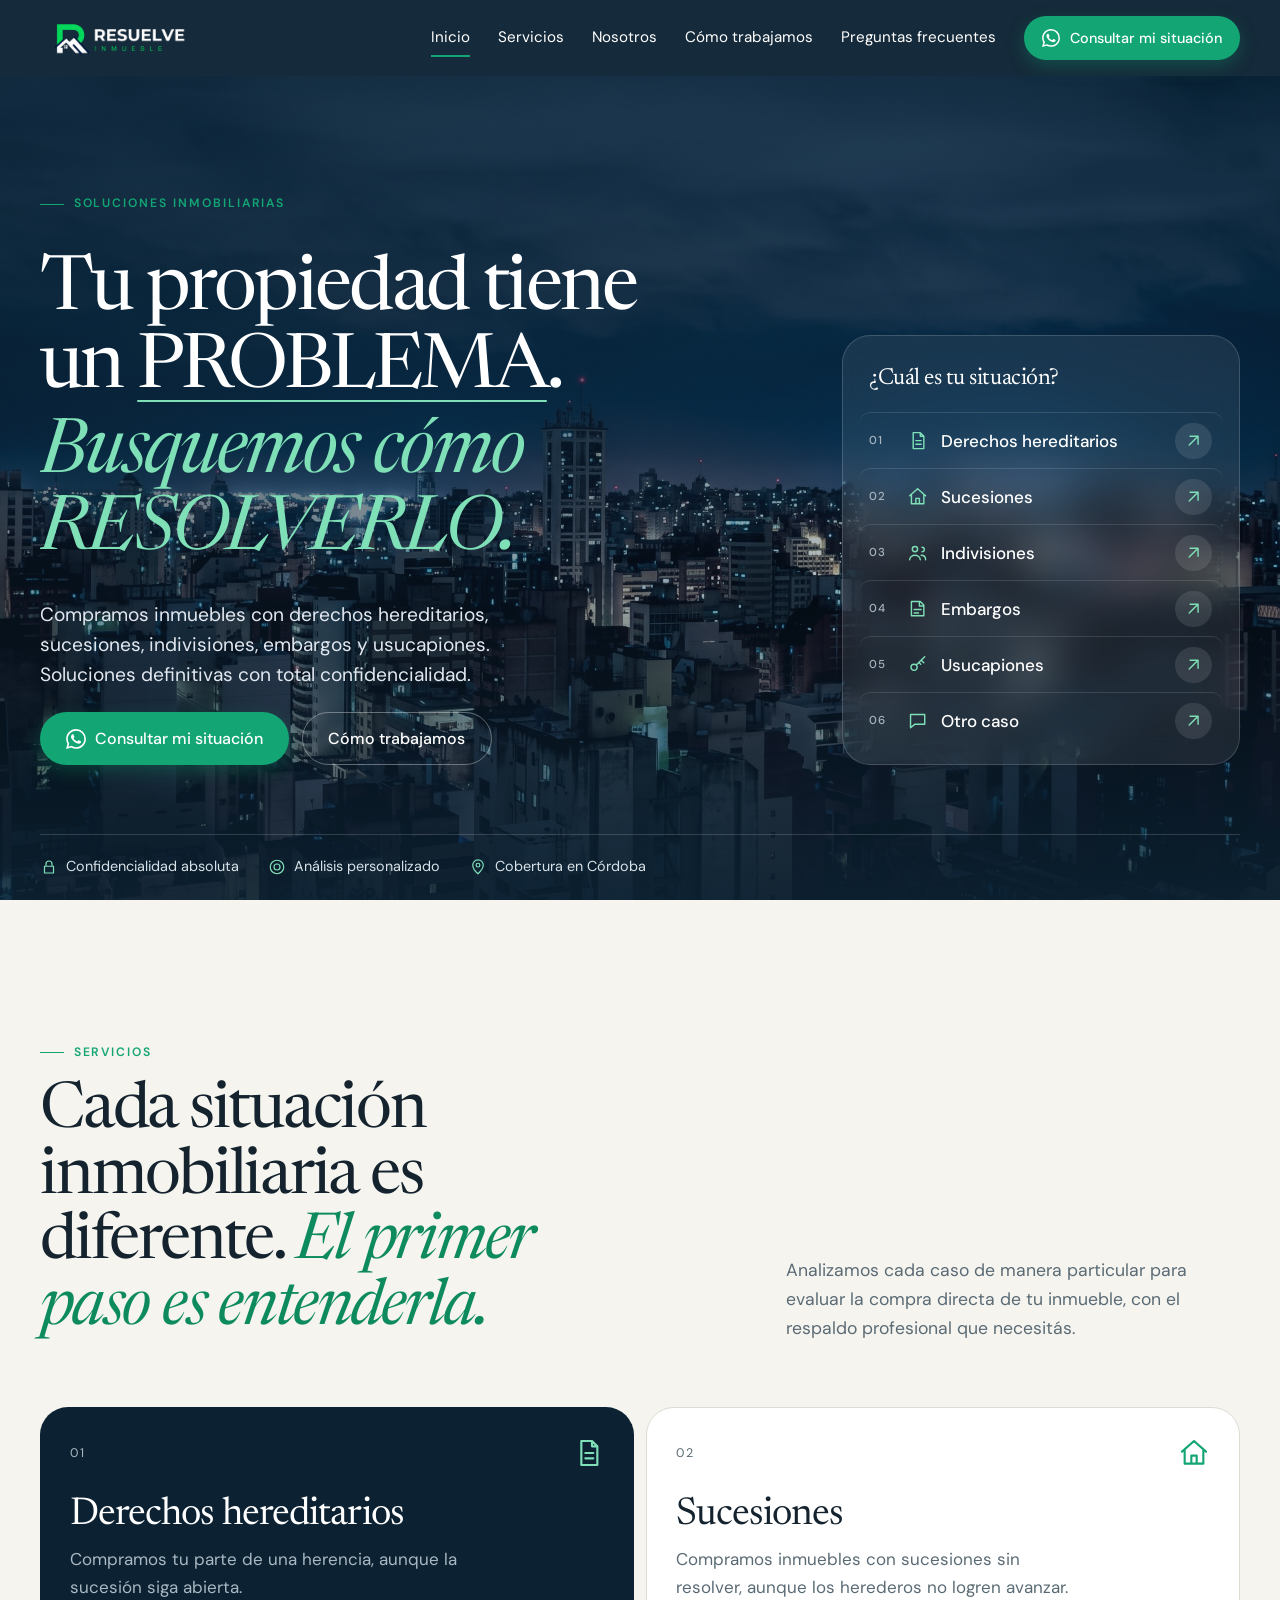
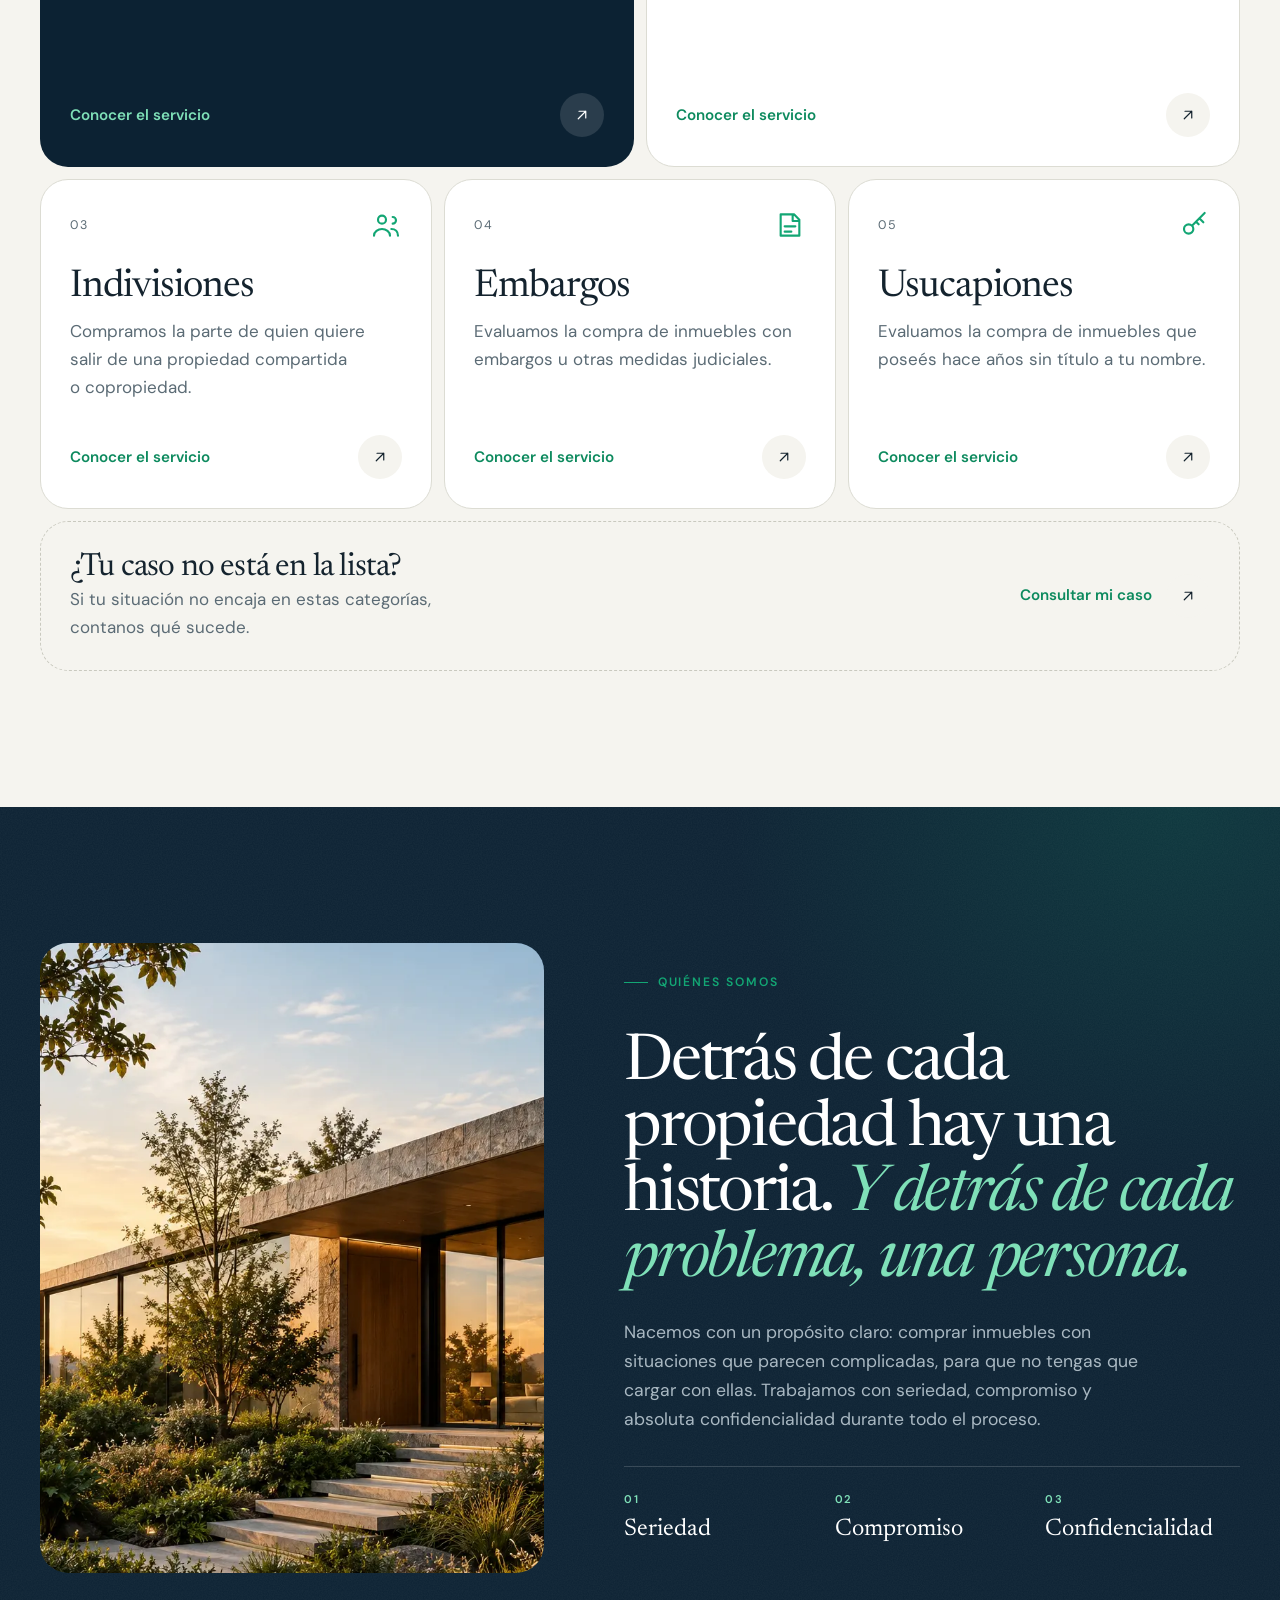
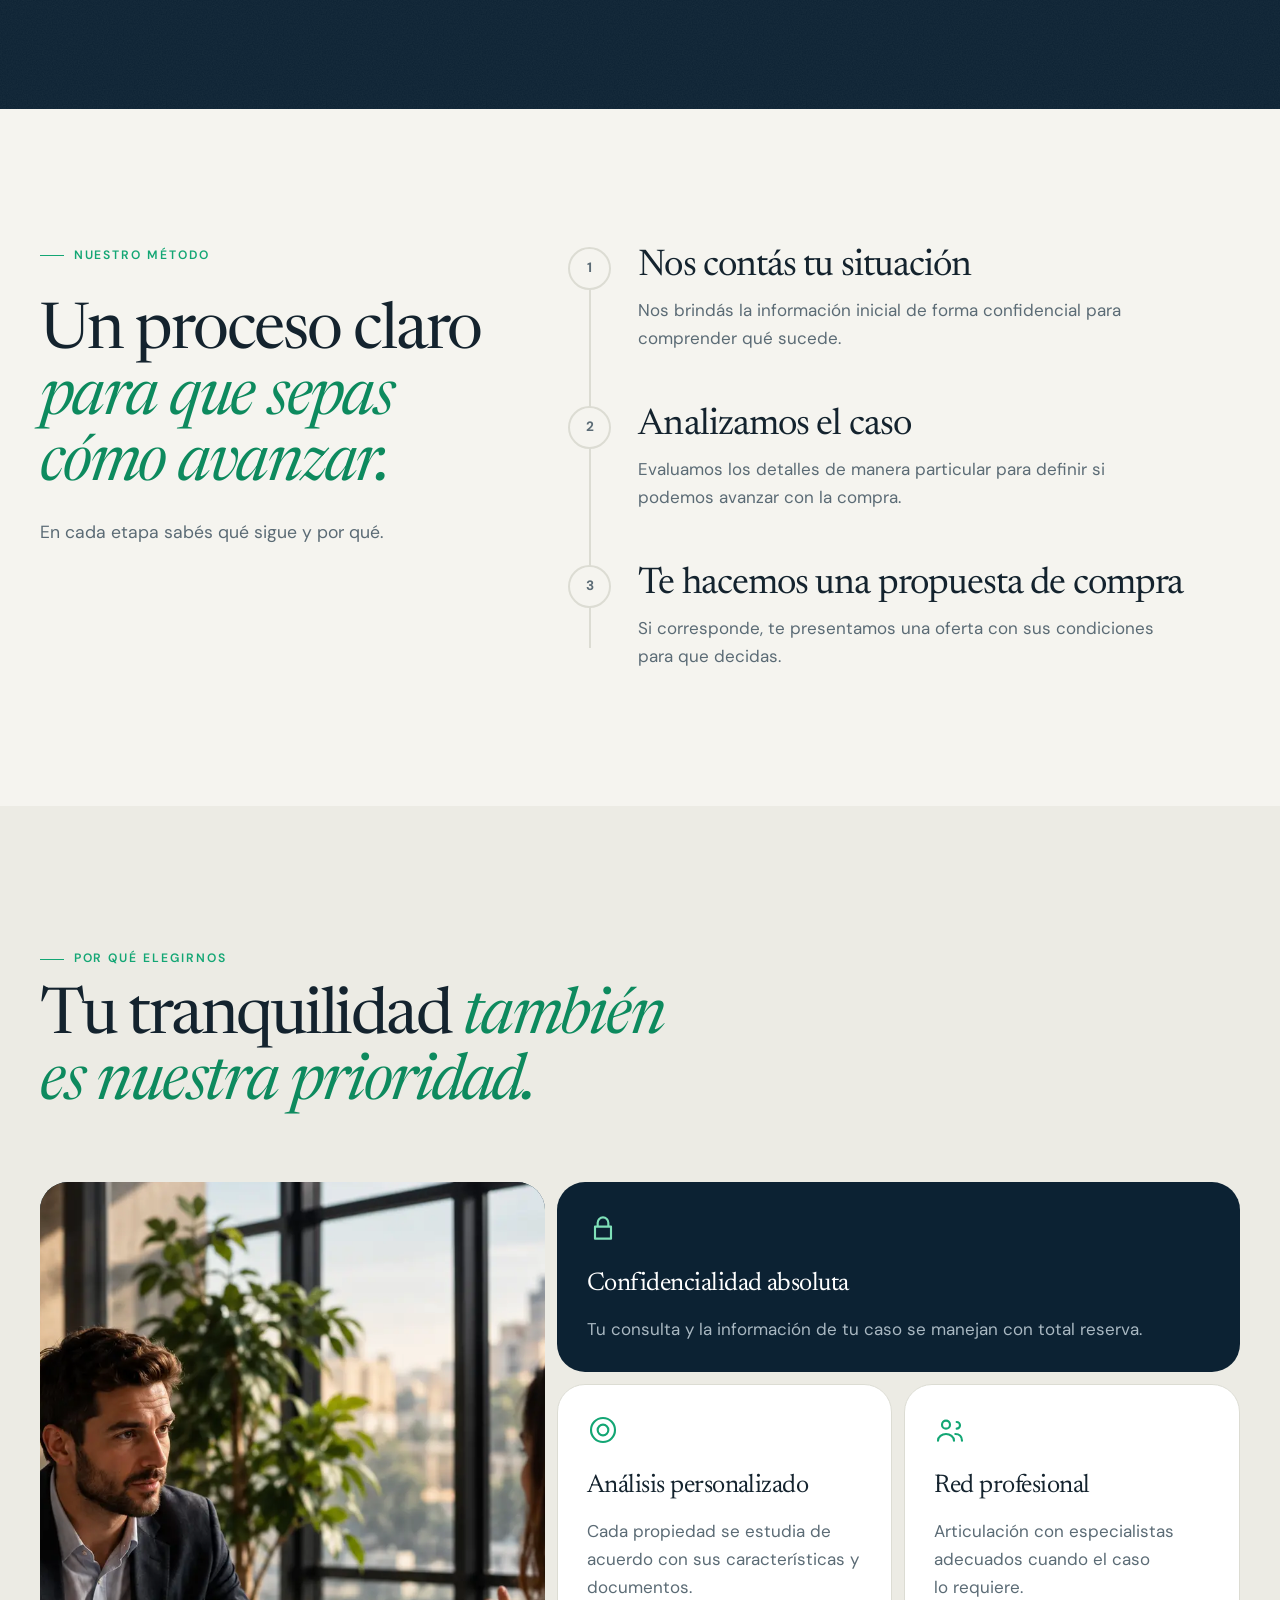
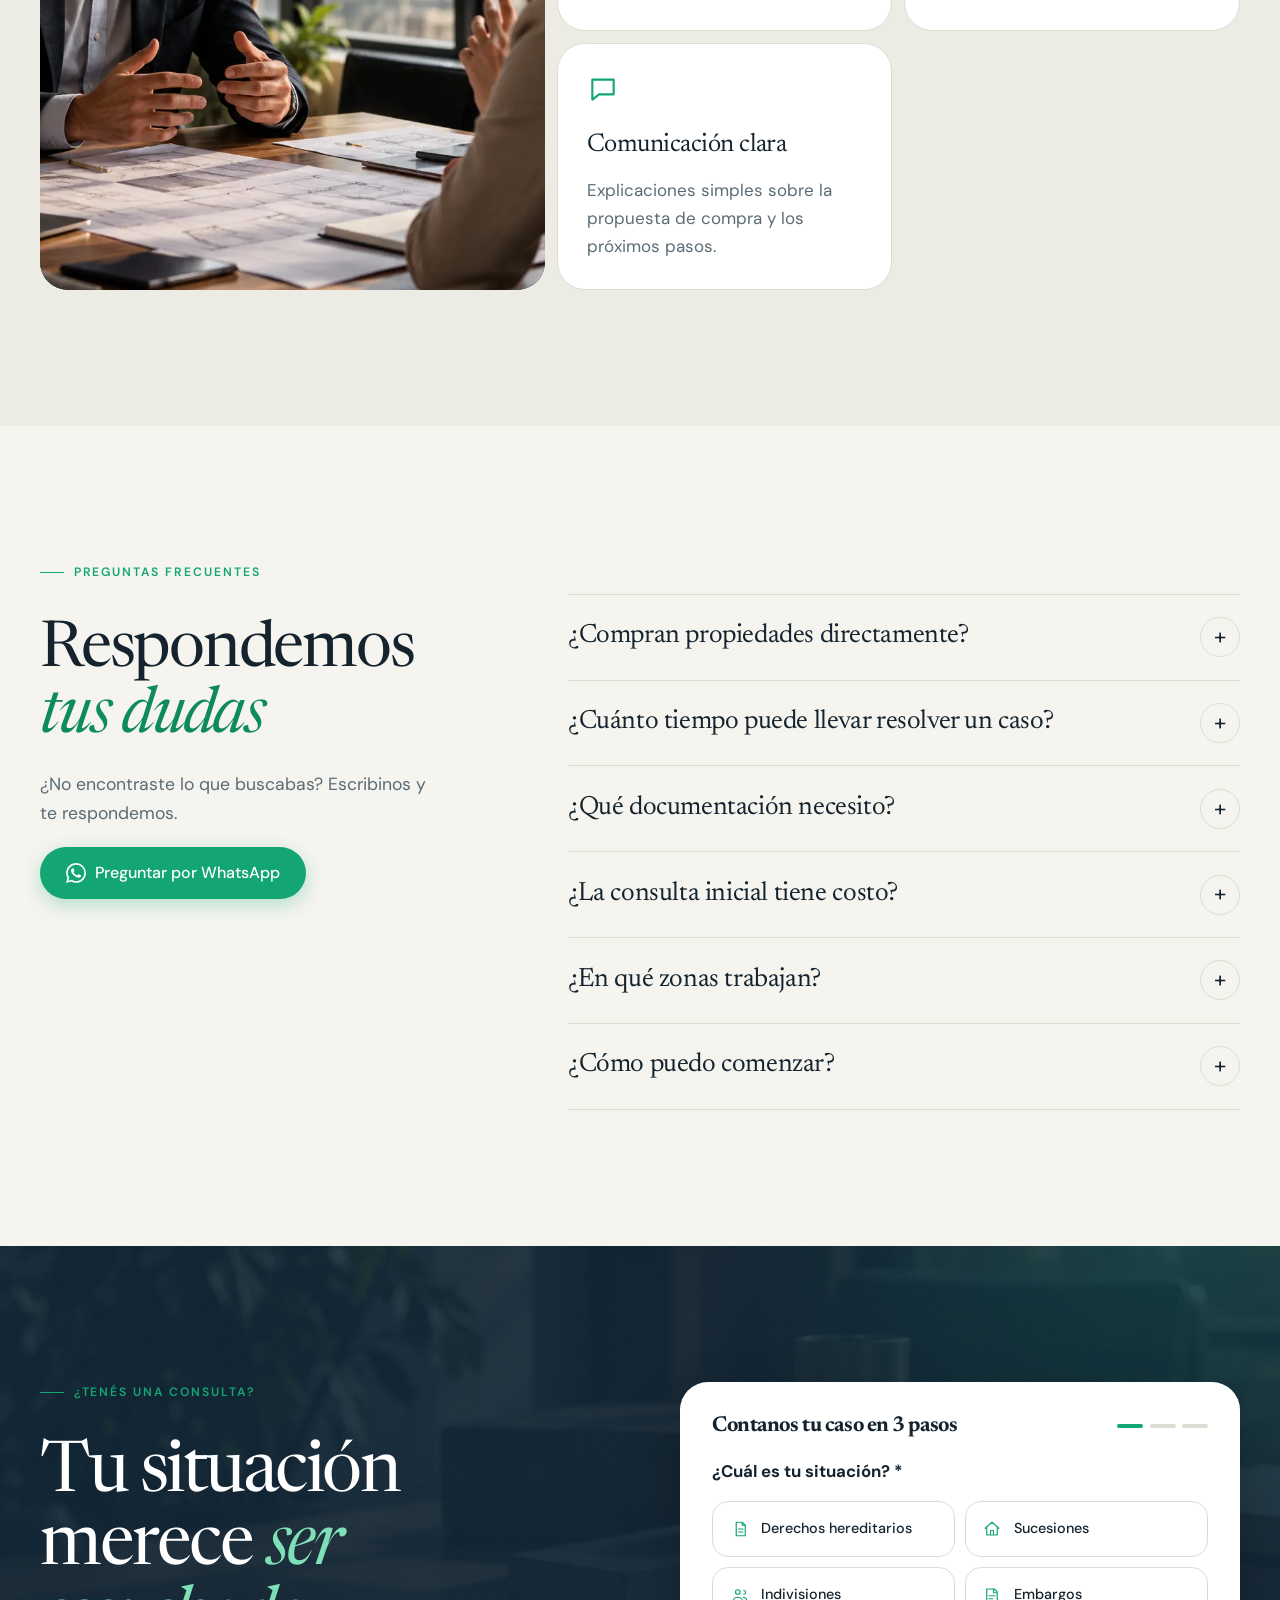
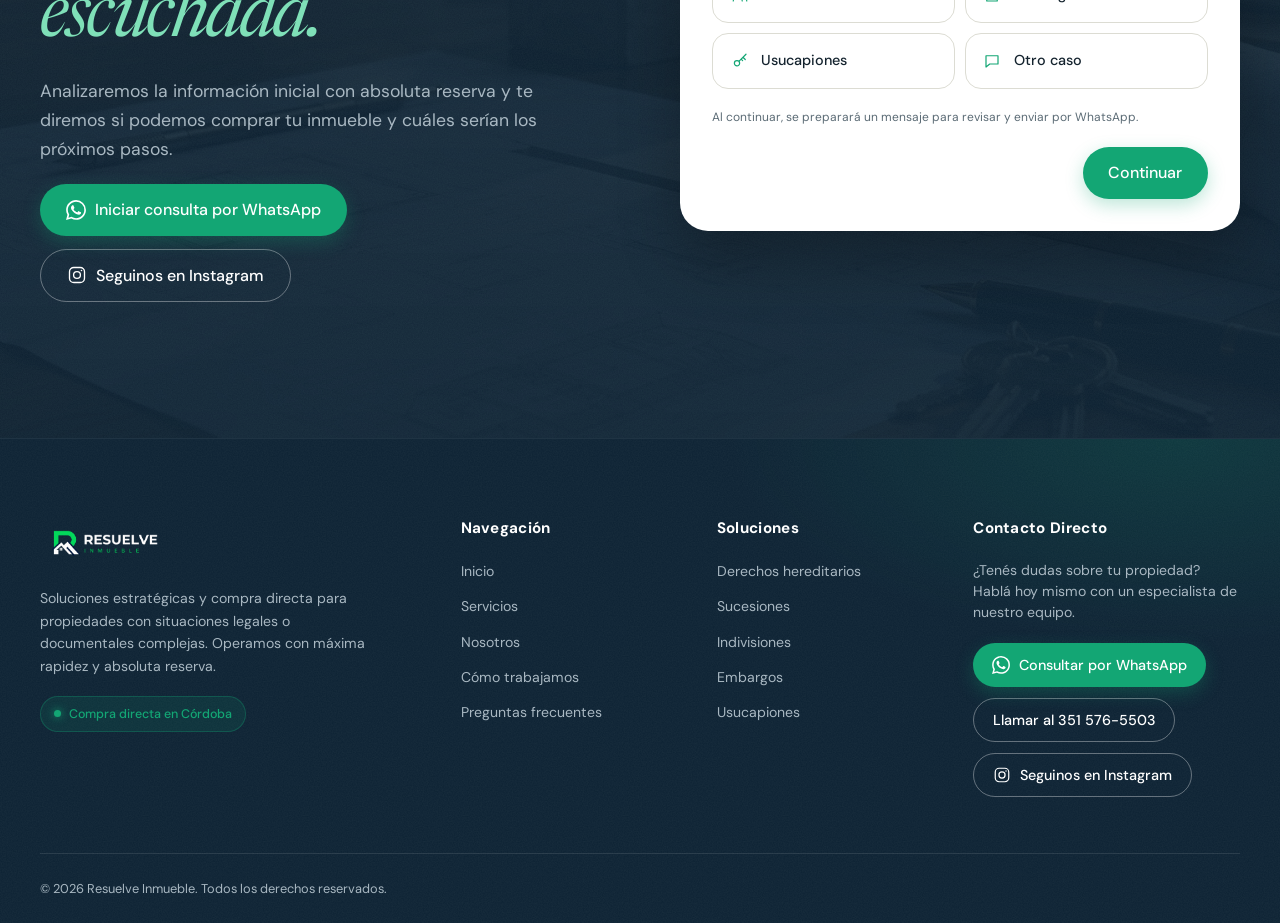
==== commit d324160b: "update" ====
--- a/index.html
+++ b/index.html
@@ -35,8 +35,8 @@
 
   <link rel="preconnect" href="https://fonts.googleapis.com">
   <link rel="preconnect" href="https://fonts.gstatic.com" crossorigin>
-  <link rel="preload" as="image" href="img/hero-poster-mb.webp" media="(max-width: 768px)" fetchpriority="high">
-  <link rel="preload" as="image" href="img/hero-poster.webp" media="(min-width: 769px)" fetchpriority="high">
+  <link rel="preload" as="image" href="img/heromb.webp" media="(max-width: 768px)" fetchpriority="high">
+  <link rel="preload" as="image" href="img/heropc.webp" media="(min-width: 769px)" fetchpriority="high">
   <link href="https://fonts.googleapis.com/css2?family=DM+Sans:wght@400;500;700&family=Newsreader:ital,opsz,wght@0,6..72,400;0,6..72,500;1,6..72,400&display=swap" rel="stylesheet">
 
   <!-- Open Graph (WhatsApp, Facebook, LinkedIn). Ideal: og-image.jpg de 1200x630 -->
@@ -58,7 +58,7 @@
   <meta name="twitter:image:alt" content="Resuelve Inmueble: soluciones para propiedades con situaciones inmobiliarias complejas">
 
   <!-- Datos estructurados. Reemplazar dominio y teléfono por los reales -->
-  <script type="application/ld+json">{"@context": "https://schema.org", "@graph": [{"@type": "ProfessionalService", "@id": "https://resuelveinmueble.vercel.app/#organizacion", "name": "Resuelve Inmueble", "url": "https://resuelveinmueble.vercel.app/", "logo": "https://resuelveinmueble.vercel.app/img/logo.png", "image": "https://resuelveinmueble.vercel.app/img/hero-poster.webp", "description": "Compra directa de propiedades con derechos hereditarios, sucesiones, indivisiones, embargos y usucapiones.", "areaServed": {"@type": "AdministrativeArea", "name": "Córdoba"}, "availableLanguage": "es-AR", "telephone": ["+54-9-351-657-8580", "+54-351-576-5503"], "sameAs": ["https://instagram.com/resuelveinmueble"], "knowsAbout": ["Derechos hereditarios", "Sucesiones", "Indivisiones", "Embargos", "Usucapiones"], "hasOfferCatalog": {"@type": "OfferCatalog", "name": "Servicios inmobiliarios", "itemListElement": [{"@type": "Offer", "itemOffered": {"@type": "Service", "name": "Derechos hereditarios"}}, {"@type": "Offer", "itemOffered": {"@type": "Service", "name": "Sucesiones"}}, {"@type": "Offer", "itemOffered": {"@type": "Service", "name": "Indivisiones"}}, {"@type": "Offer", "itemOffered": {"@type": "Service", "name": "Embargos"}}, {"@type": "Offer", "itemOffered": {"@type": "Service", "name": "Usucapiones"}}]}}, {"@type": "WebSite", "@id": "https://resuelveinmueble.vercel.app/#web", "url": "https://resuelveinmueble.vercel.app/", "name": "Resuelve Inmueble", "inLanguage": "es-AR", "publisher": {"@id": "https://resuelveinmueble.vercel.app/#organizacion"}}, {"@type": "FAQPage", "mainEntity": [{"@type": "Question", "name": "¿Compran propiedades directamente?", "acceptedAnswer": {"@type": "Answer", "text": "Sí, evaluamos la compra directa del inmueble según su estado y su situación legal."}}, {"@type": "Question", "name": "¿Cuánto tiempo puede llevar resolver un caso?", "acceptedAnswer": {"@type": "Answer", "text": "Depende de cada situación particular. Después del análisis inicial te informamos los plazos estimados."}}, {"@type": "Question", "name": "¿Qué documentación necesito?", "acceptedAnswer": {"@type": "Answer", "text": "Para empezar alcanza con contarnos tu situación. Luego te indicamos qué documentos conviene reunir."}}, {"@type": "Question", "name": "¿La consulta inicial tiene costo?", "acceptedAnswer": {"@type": "Answer", "text": "Te informamos todas las condiciones con total transparencia antes de avanzar."}}, {"@type": "Question", "name": "¿En qué zonas trabajan?", "acceptedAnswer": {"@type": "Answer", "text": "Trabajamos únicamente con inmuebles ubicados en la provincia de Córdoba. Podés consultarnos online desde donde estés."}}, {"@type": "Question", "name": "¿Cómo puedo comenzar?", "acceptedAnswer": {"@type": "Answer", "text": "Escribinos por WhatsApp o completá el formulario y te respondemos a la brevedad."}}]}]}</script>
+  <script type="application/ld+json">{"@context": "https://schema.org", "@graph": [{"@type": "ProfessionalService", "@id": "https://resuelveinmueble.vercel.app/#organizacion", "name": "Resuelve Inmueble", "url": "https://resuelveinmueble.vercel.app/", "logo": "https://resuelveinmueble.vercel.app/img/logo.png", "image": "https://resuelveinmueble.vercel.app/img/heropc.webp", "description": "Compra directa de propiedades con derechos hereditarios, sucesiones, indivisiones, embargos y usucapiones.", "areaServed": {"@type": "AdministrativeArea", "name": "Córdoba"}, "availableLanguage": "es-AR", "telephone": ["+54-9-351-657-8580", "+54-351-576-5503"], "sameAs": ["https://instagram.com/resuelveinmueble"], "knowsAbout": ["Derechos hereditarios", "Sucesiones", "Indivisiones", "Embargos", "Usucapiones"], "hasOfferCatalog": {"@type": "OfferCatalog", "name": "Servicios inmobiliarios", "itemListElement": [{"@type": "Offer", "itemOffered": {"@type": "Service", "name": "Derechos hereditarios"}}, {"@type": "Offer", "itemOffered": {"@type": "Service", "name": "Sucesiones"}}, {"@type": "Offer", "itemOffered": {"@type": "Service", "name": "Indivisiones"}}, {"@type": "Offer", "itemOffered": {"@type": "Service", "name": "Embargos"}}, {"@type": "Offer", "itemOffered": {"@type": "Service", "name": "Usucapiones"}}]}}, {"@type": "WebSite", "@id": "https://resuelveinmueble.vercel.app/#web", "url": "https://resuelveinmueble.vercel.app/", "name": "Resuelve Inmueble", "inLanguage": "es-AR", "publisher": {"@id": "https://resuelveinmueble.vercel.app/#organizacion"}}, {"@type": "FAQPage", "mainEntity": [{"@type": "Question", "name": "¿Compran propiedades directamente?", "acceptedAnswer": {"@type": "Answer", "text": "Sí, evaluamos la compra directa del inmueble según su estado y su situación legal."}}, {"@type": "Question", "name": "¿Cuánto tiempo puede llevar resolver un caso?", "acceptedAnswer": {"@type": "Answer", "text": "Depende de cada situación particular. Después del análisis inicial te informamos los plazos estimados."}}, {"@type": "Question", "name": "¿Qué documentación necesito?", "acceptedAnswer": {"@type": "Answer", "text": "Para empezar alcanza con contarnos tu situación. Luego te indicamos qué documentos conviene reunir."}}, {"@type": "Question", "name": "¿La consulta inicial tiene costo?", "acceptedAnswer": {"@type": "Answer", "text": "Te informamos todas las condiciones con total transparencia antes de avanzar."}}, {"@type": "Question", "name": "¿En qué zonas trabajan?", "acceptedAnswer": {"@type": "Answer", "text": "Trabajamos únicamente con inmuebles ubicados en la provincia de Córdoba. Podés consultarnos online desde donde estés."}}, {"@type": "Question", "name": "¿Cómo puedo comenzar?", "acceptedAnswer": {"@type": "Answer", "text": "Escribinos por WhatsApp o completá el formulario y te respondemos a la brevedad."}}]}]}</script>
 
   <link rel="stylesheet" href="style.css">
   <script src="main.js" defer></script>
@@ -115,13 +115,10 @@
 
 <!-- ===== INICIO: 4. HERO ===== -->
 <section class="hero" id="inicio" aria-labelledby="hero-title">
-  <div class="hero-bg" aria-hidden="true">
-    <picture>
-      <source media="(max-width: 768px)" srcset="img/hero-poster-mb.webp">
-      <img src="img/hero-poster.webp" alt="" width="1920" height="1080" fetchpriority="high" decoding="async">
-    </picture>
-    <video class="hero-video" muted loop playsinline preload="none" disablepictureinpicture tabindex="-1" data-src="img/hero.mp4" data-src-mb="img/hero-mb.mp4"></video>
-  </div>
+  <picture class="hero-bg" aria-hidden="true">
+    <source media="(max-width: 768px)" srcset="img/heromb.webp">
+    <img src="img/heropc.webp" alt="" width="1920" height="1080" fetchpriority="high" decoding="async">
+  </picture>
   <div class="container hero-grid">
     <div class="hero-copy">
       <p class="eyebrow" data-in style="--d:.1s">Soluciones inmobiliarias</p>
--- a/style.css
+++ b/style.css
@@ -524,9 +524,7 @@
 /* Hero: imagen real (mejor para LCP), zoom lento, parallax y entrada orquestada */
 .hero { background: var(--navy); isolation: isolate; overflow: hidden; }
 .hero-bg { position: absolute; inset: -10% 0; z-index: -2; transform: translate3d(0, var(--py, 0px), 0); will-change: transform; }
-.hero-bg img, .hero-video { width: 100%; height: 100%; object-fit: cover; }
-.hero-video { position: absolute; inset: 0; opacity: 0; transition: opacity .9s ease; }
-.hero-video.is-playing { opacity: 1; }
+.hero-bg img { width: 100%; height: 100%; object-fit: cover; transform-origin: 70% 40%; animation: kenburns 22s ease-out both; }
 .hero::before { content: ""; position: absolute; inset: 0; z-index: -1; background: linear-gradient(180deg, rgba(12,34,51,.72) 0%, rgba(12,34,51,.28) 60%, rgba(12,34,51,.9) 100%), radial-gradient(60% 50% at 15% 35%, rgba(12,34,51,.55), transparent); }
 @keyframes kenburns { from { transform: scale(1.12); } to { transform: scale(1); } }
 .line { display: block; overflow: hidden; padding-bottom: .1em; }
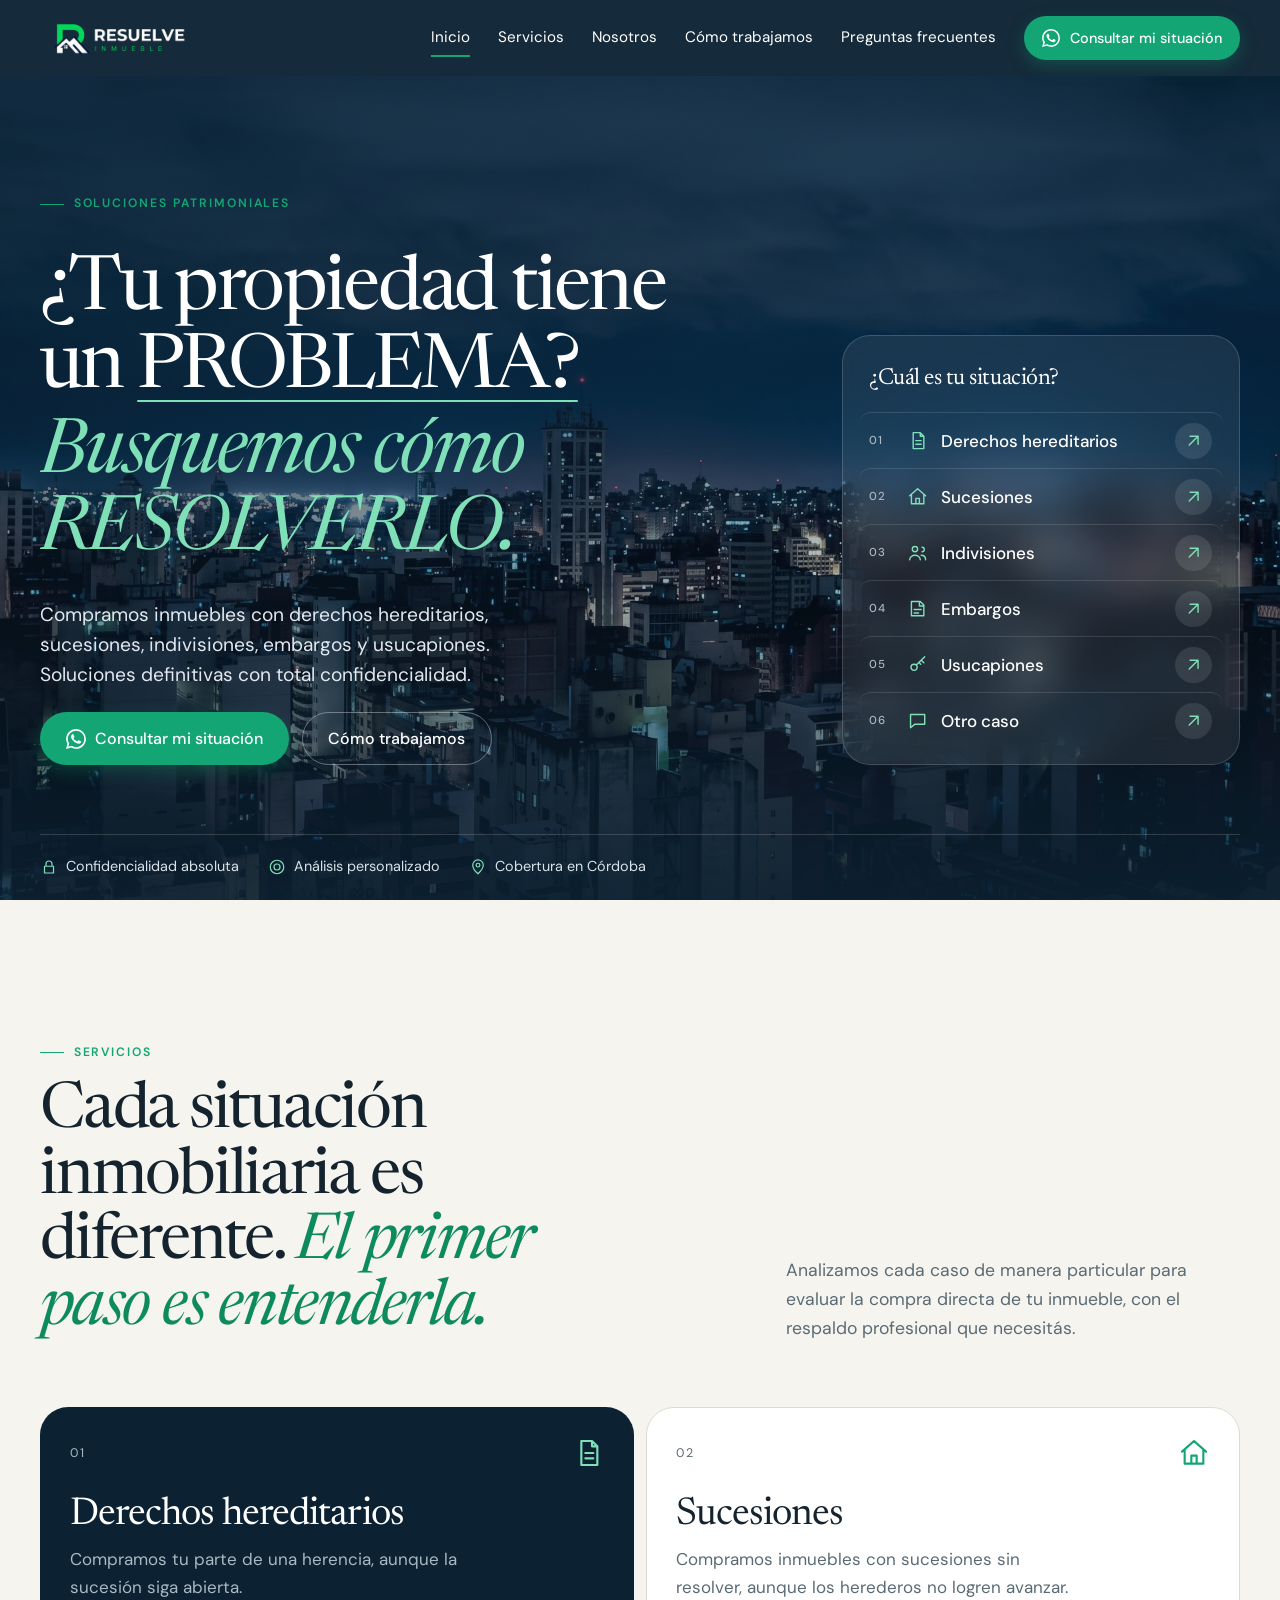
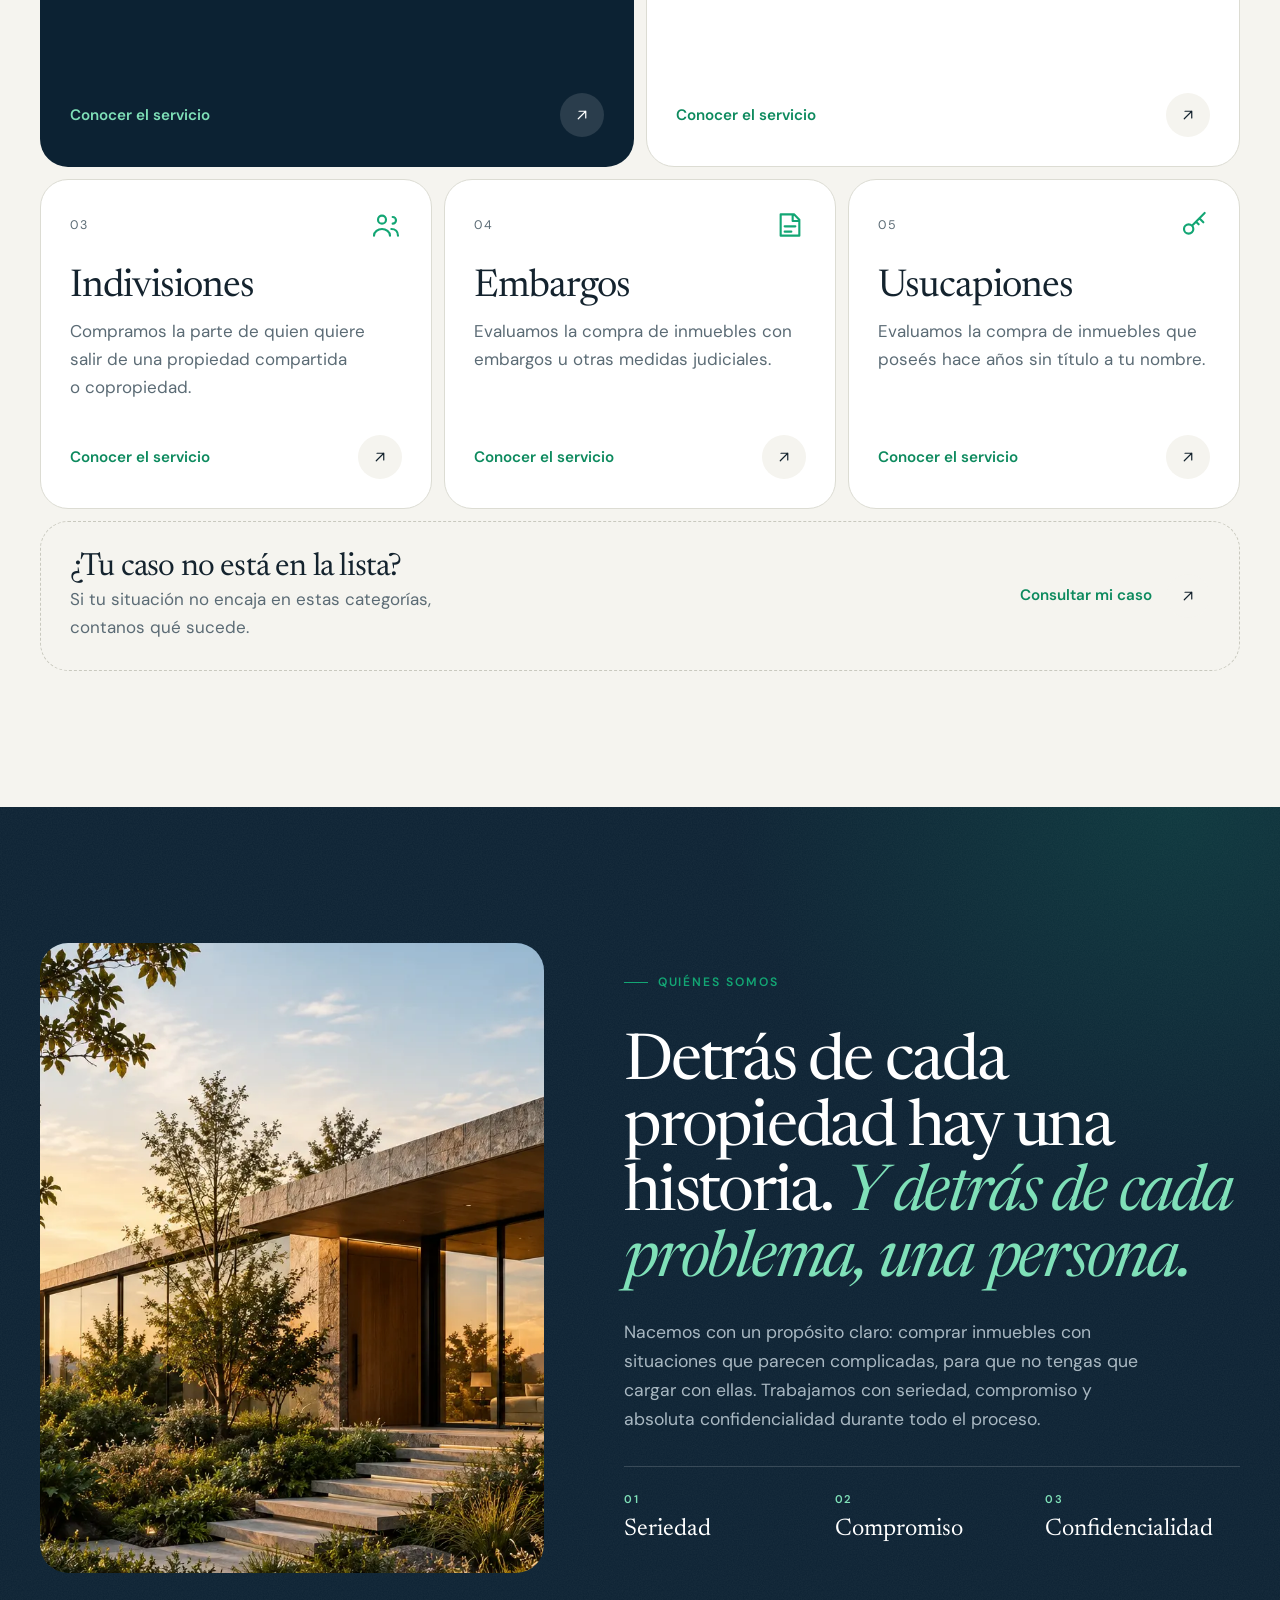
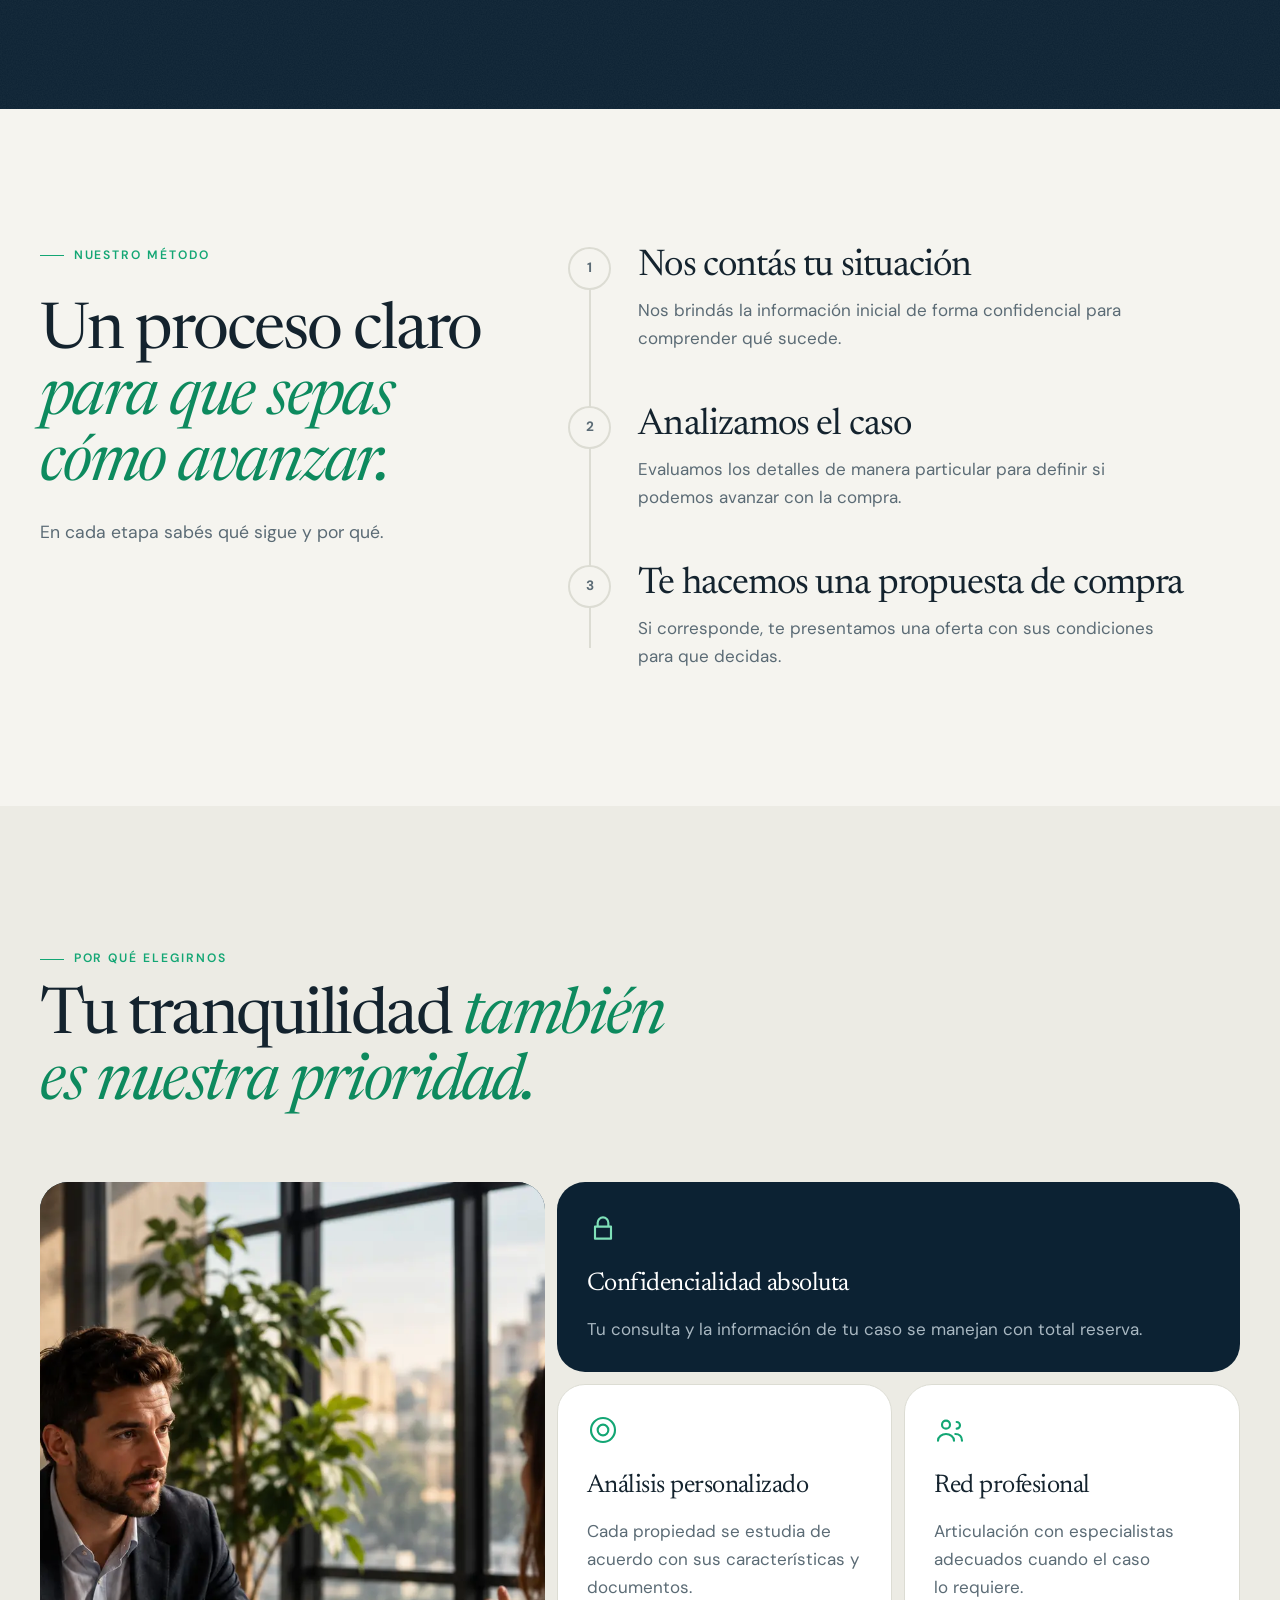
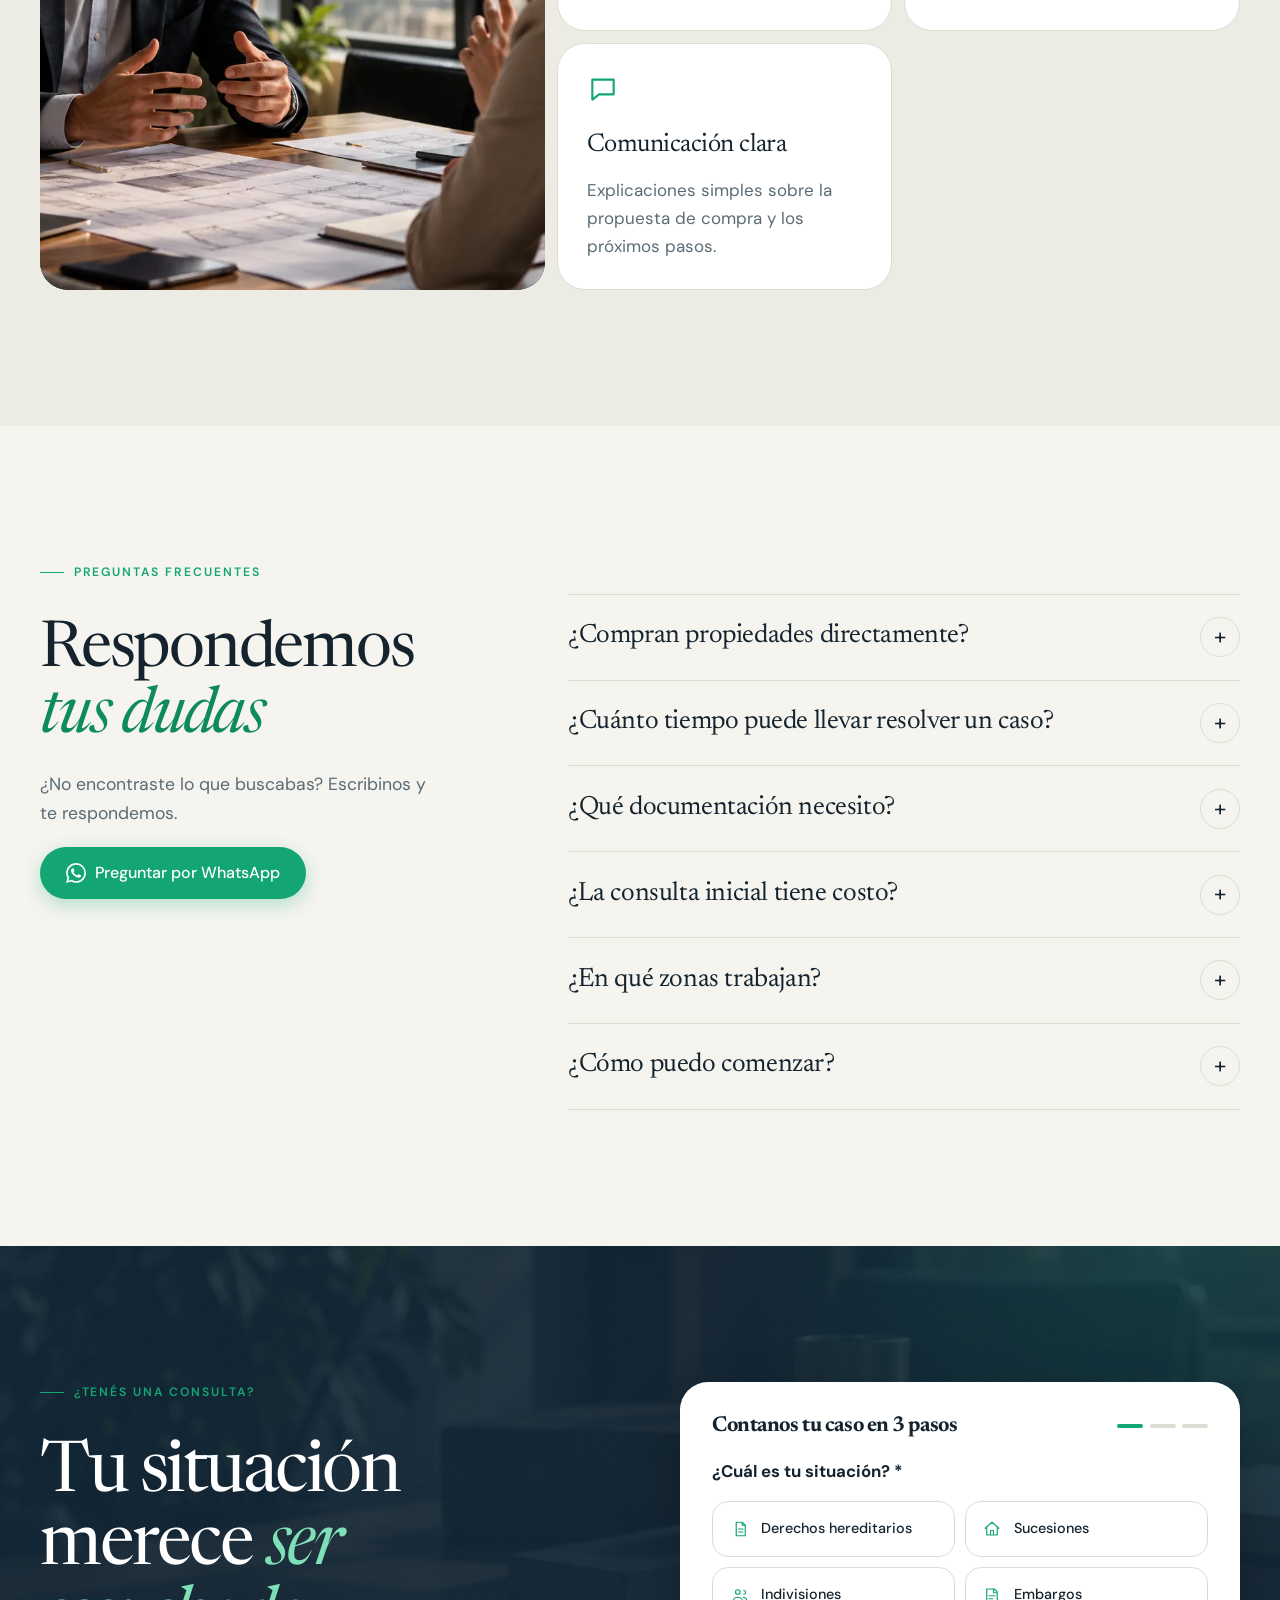
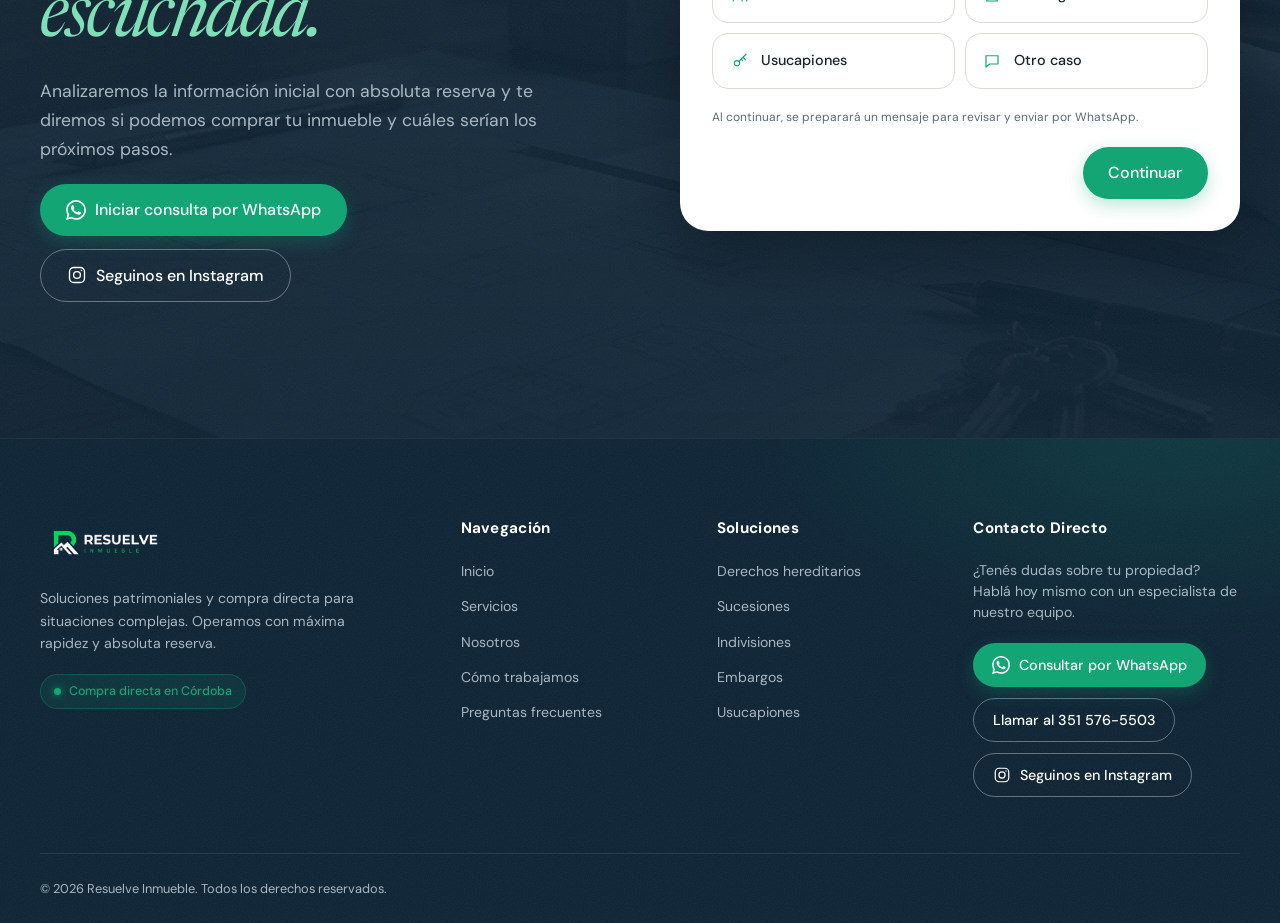
==== commit 3c04318f: "update" ====
--- a/index.html
+++ b/index.html
@@ -20,7 +20,7 @@
   <!-- ===== INICIO: 1. HEAD ===== -->
   <meta charset="UTF-8">
   <meta name="viewport" content="width=device-width, initial-scale=1.0">
-  <title>Resuelve Inmueble | Soluciones inmobiliarias complejas</title>
+  <title>Resuelve Inmueble | Soluciones para situaciones complejas</title>
   <meta name="description" content="Compra directa de propiedades con derechos hereditarios, sucesiones, indivisiones, embargos o usucapiones. Consulta confidencial por WhatsApp.">
   <meta name="robots" content="index, follow, max-image-preview:large, max-snippet:-1">
   <meta name="author" content="Resuelve Inmueble">
@@ -43,22 +43,22 @@
   <meta property="og:type" content="website">
   <meta property="og:site_name" content="Resuelve Inmueble">
   <meta property="og:locale" content="es_AR">
-  <meta property="og:title" content="Resuelve Inmueble | Soluciones inmobiliarias complejas">
+  <meta property="og:title" content="Resuelve Inmueble | Soluciones para situaciones complejas">
   <meta property="og:description" content="Compra directa de propiedades con derechos hereditarios, sucesiones, indivisiones, embargos o usucapiones. Consulta confidencial por WhatsApp.">
   <meta property="og:url" content="https://resuelveinmueble.vercel.app/">
   <meta property="og:image" content="https://resuelveinmueble.vercel.app/img/og-image.jpg">
   <meta property="og:image:width" content="1200">
   <meta property="og:image:height" content="630">
   <meta property="og:image:type" content="image/jpeg">
-  <meta property="og:image:alt" content="Resuelve Inmueble: soluciones para propiedades con situaciones inmobiliarias complejas">
+  <meta property="og:image:alt" content="Resuelve Inmueble: soluciones para situaciones complejas">
   <meta name="twitter:card" content="summary_large_image">
-  <meta name="twitter:title" content="Resuelve Inmueble | Soluciones inmobiliarias complejas">
+  <meta name="twitter:title" content="Resuelve Inmueble | Soluciones para situaciones complejas">
   <meta name="twitter:description" content="Compra directa de propiedades con derechos hereditarios, sucesiones, indivisiones, embargos o usucapiones. Consulta confidencial por WhatsApp.">
   <meta name="twitter:image" content="https://resuelveinmueble.vercel.app/img/og-image.jpg">
-  <meta name="twitter:image:alt" content="Resuelve Inmueble: soluciones para propiedades con situaciones inmobiliarias complejas">
+  <meta name="twitter:image:alt" content="Resuelve Inmueble: soluciones para situaciones complejas">
 
   <!-- Datos estructurados. Reemplazar dominio y teléfono por los reales -->
-  <script type="application/ld+json">{"@context": "https://schema.org", "@graph": [{"@type": "ProfessionalService", "@id": "https://resuelveinmueble.vercel.app/#organizacion", "name": "Resuelve Inmueble", "url": "https://resuelveinmueble.vercel.app/", "logo": "https://resuelveinmueble.vercel.app/img/logo.png", "image": "https://resuelveinmueble.vercel.app/img/heropc.webp", "description": "Compra directa de propiedades con derechos hereditarios, sucesiones, indivisiones, embargos y usucapiones.", "areaServed": {"@type": "AdministrativeArea", "name": "Córdoba"}, "availableLanguage": "es-AR", "telephone": ["+54-9-351-657-8580", "+54-351-576-5503"], "sameAs": ["https://instagram.com/resuelveinmueble"], "knowsAbout": ["Derechos hereditarios", "Sucesiones", "Indivisiones", "Embargos", "Usucapiones"], "hasOfferCatalog": {"@type": "OfferCatalog", "name": "Servicios inmobiliarios", "itemListElement": [{"@type": "Offer", "itemOffered": {"@type": "Service", "name": "Derechos hereditarios"}}, {"@type": "Offer", "itemOffered": {"@type": "Service", "name": "Sucesiones"}}, {"@type": "Offer", "itemOffered": {"@type": "Service", "name": "Indivisiones"}}, {"@type": "Offer", "itemOffered": {"@type": "Service", "name": "Embargos"}}, {"@type": "Offer", "itemOffered": {"@type": "Service", "name": "Usucapiones"}}]}}, {"@type": "WebSite", "@id": "https://resuelveinmueble.vercel.app/#web", "url": "https://resuelveinmueble.vercel.app/", "name": "Resuelve Inmueble", "inLanguage": "es-AR", "publisher": {"@id": "https://resuelveinmueble.vercel.app/#organizacion"}}, {"@type": "FAQPage", "mainEntity": [{"@type": "Question", "name": "¿Compran propiedades directamente?", "acceptedAnswer": {"@type": "Answer", "text": "Sí, evaluamos la compra directa del inmueble según su estado y su situación legal."}}, {"@type": "Question", "name": "¿Cuánto tiempo puede llevar resolver un caso?", "acceptedAnswer": {"@type": "Answer", "text": "Depende de cada situación particular. Después del análisis inicial te informamos los plazos estimados."}}, {"@type": "Question", "name": "¿Qué documentación necesito?", "acceptedAnswer": {"@type": "Answer", "text": "Para empezar alcanza con contarnos tu situación. Luego te indicamos qué documentos conviene reunir."}}, {"@type": "Question", "name": "¿La consulta inicial tiene costo?", "acceptedAnswer": {"@type": "Answer", "text": "Te informamos todas las condiciones con total transparencia antes de avanzar."}}, {"@type": "Question", "name": "¿En qué zonas trabajan?", "acceptedAnswer": {"@type": "Answer", "text": "Trabajamos únicamente con inmuebles ubicados en la provincia de Córdoba. Podés consultarnos online desde donde estés."}}, {"@type": "Question", "name": "¿Cómo puedo comenzar?", "acceptedAnswer": {"@type": "Answer", "text": "Escribinos por WhatsApp o completá el formulario y te respondemos a la brevedad."}}]}]}</script>
+  <script type="application/ld+json">{"@context": "https://schema.org", "@graph": [{"@type": "ProfessionalService", "@id": "https://resuelveinmueble.vercel.app/#organizacion", "name": "Resuelve Inmueble", "url": "https://resuelveinmueble.vercel.app/", "logo": "https://resuelveinmueble.vercel.app/img/logo.png", "image": "https://resuelveinmueble.vercel.app/img/heropc.webp", "description": "Compra directa de propiedades con derechos hereditarios, sucesiones, indivisiones, embargos y usucapiones.", "areaServed": {"@type": "AdministrativeArea", "name": "Córdoba"}, "availableLanguage": "es-AR", "telephone": ["+54-9-351-657-8580", "+54-351-576-5503"], "sameAs": ["https://instagram.com/resuelveinmueble"], "knowsAbout": ["Derechos hereditarios", "Sucesiones", "Indivisiones", "Embargos", "Usucapiones"], "hasOfferCatalog": {"@type": "OfferCatalog", "name": "Soluciones patrimoniales", "itemListElement": [{"@type": "Offer", "itemOffered": {"@type": "Service", "name": "Derechos hereditarios"}}, {"@type": "Offer", "itemOffered": {"@type": "Service", "name": "Sucesiones"}}, {"@type": "Offer", "itemOffered": {"@type": "Service", "name": "Indivisiones"}}, {"@type": "Offer", "itemOffered": {"@type": "Service", "name": "Embargos"}}, {"@type": "Offer", "itemOffered": {"@type": "Service", "name": "Usucapiones"}}]}}, {"@type": "WebSite", "@id": "https://resuelveinmueble.vercel.app/#web", "url": "https://resuelveinmueble.vercel.app/", "name": "Resuelve Inmueble", "inLanguage": "es-AR", "publisher": {"@id": "https://resuelveinmueble.vercel.app/#organizacion"}}, {"@type": "FAQPage", "mainEntity": [{"@type": "Question", "name": "¿Compran propiedades directamente?", "acceptedAnswer": {"@type": "Answer", "text": "Sí, evaluamos la compra directa del inmueble según su estado y su situación legal."}}, {"@type": "Question", "name": "¿Cuánto tiempo puede llevar resolver un caso?", "acceptedAnswer": {"@type": "Answer", "text": "Depende de cada situación particular. Después del análisis inicial te informamos los plazos estimados."}}, {"@type": "Question", "name": "¿Qué documentación necesito?", "acceptedAnswer": {"@type": "Answer", "text": "Para empezar alcanza con contarnos tu situación. Luego te indicamos qué documentos conviene reunir."}}, {"@type": "Question", "name": "¿La consulta inicial tiene costo?", "acceptedAnswer": {"@type": "Answer", "text": "Te informamos todas las condiciones con total transparencia antes de avanzar."}}, {"@type": "Question", "name": "¿En qué zonas trabajan?", "acceptedAnswer": {"@type": "Answer", "text": "Trabajamos únicamente con inmuebles ubicados en la provincia de Córdoba. Podés consultarnos online desde donde estés."}}, {"@type": "Question", "name": "¿Cómo puedo comenzar?", "acceptedAnswer": {"@type": "Answer", "text": "Escribinos por WhatsApp o completá el formulario y te respondemos a la brevedad."}}]}]}</script>
 
   <link rel="stylesheet" href="style.css">
   <script src="main.js" defer></script>
@@ -121,8 +121,8 @@
   </picture>
   <div class="container hero-grid">
     <div class="hero-copy">
-      <p class="eyebrow" data-in style="--d:.1s">Soluciones inmobiliarias</p>
-      <h1 id="hero-title"><span class="line"><span>Tu propiedad tiene un <span class="mark">PROBLEMA</span>.</span></span><span class="line"><span class="it" style="--d:.4s">Busquemos cómo <span class="fix">RESOLVERLO</span>.</span></span></h1>
+      <p class="eyebrow" data-in style="--d:.1s">Soluciones patrimoniales</p>
+      <h1 id="hero-title"><span class="line"><span>¿Tu propiedad tiene un <span class="mark">PROBLEMA?</span></span></span><span class="line"><span class="it" style="--d:.4s">Busquemos cómo <span class="fix">RESOLVERLO</span>.</span></span></h1>
       <p class="hero-text" data-in style="--d:.7s">Compramos inmuebles con derechos hereditarios, sucesiones, indivisiones, embargos y usucapiones. Soluciones definitivas con total confidencialidad.</p>
       <div class="hero-actions" data-in style="--d:.9s">
         <a href="https://wa.me/5493516578580" class="btn btn-primary" data-whatsapp><svg class="icon"><use href="#i-whatsapp"/></svg> Consultar mi situación</a>
@@ -307,7 +307,7 @@
         <a href="#inicio" class="brand" aria-label="Resuelve Inmueble, ir al inicio">
           <img src="img/logo.png" alt="Logo Resuelve Inmueble" class="brand-img">
         </a>
-        <p class="footer-desc">Soluciones estratégicas y compra directa para propiedades con situaciones legales o documentales complejas. Operamos con máxima rapidez y absoluta reserva.</p>
+        <p class="footer-desc">Soluciones patrimoniales y compra directa para situaciones complejas. Operamos con máxima rapidez y absoluta reserva.</p>
         <div class="footer-badge">
           <span class="badge-dot"></span> Compra directa en Córdoba
         </div>
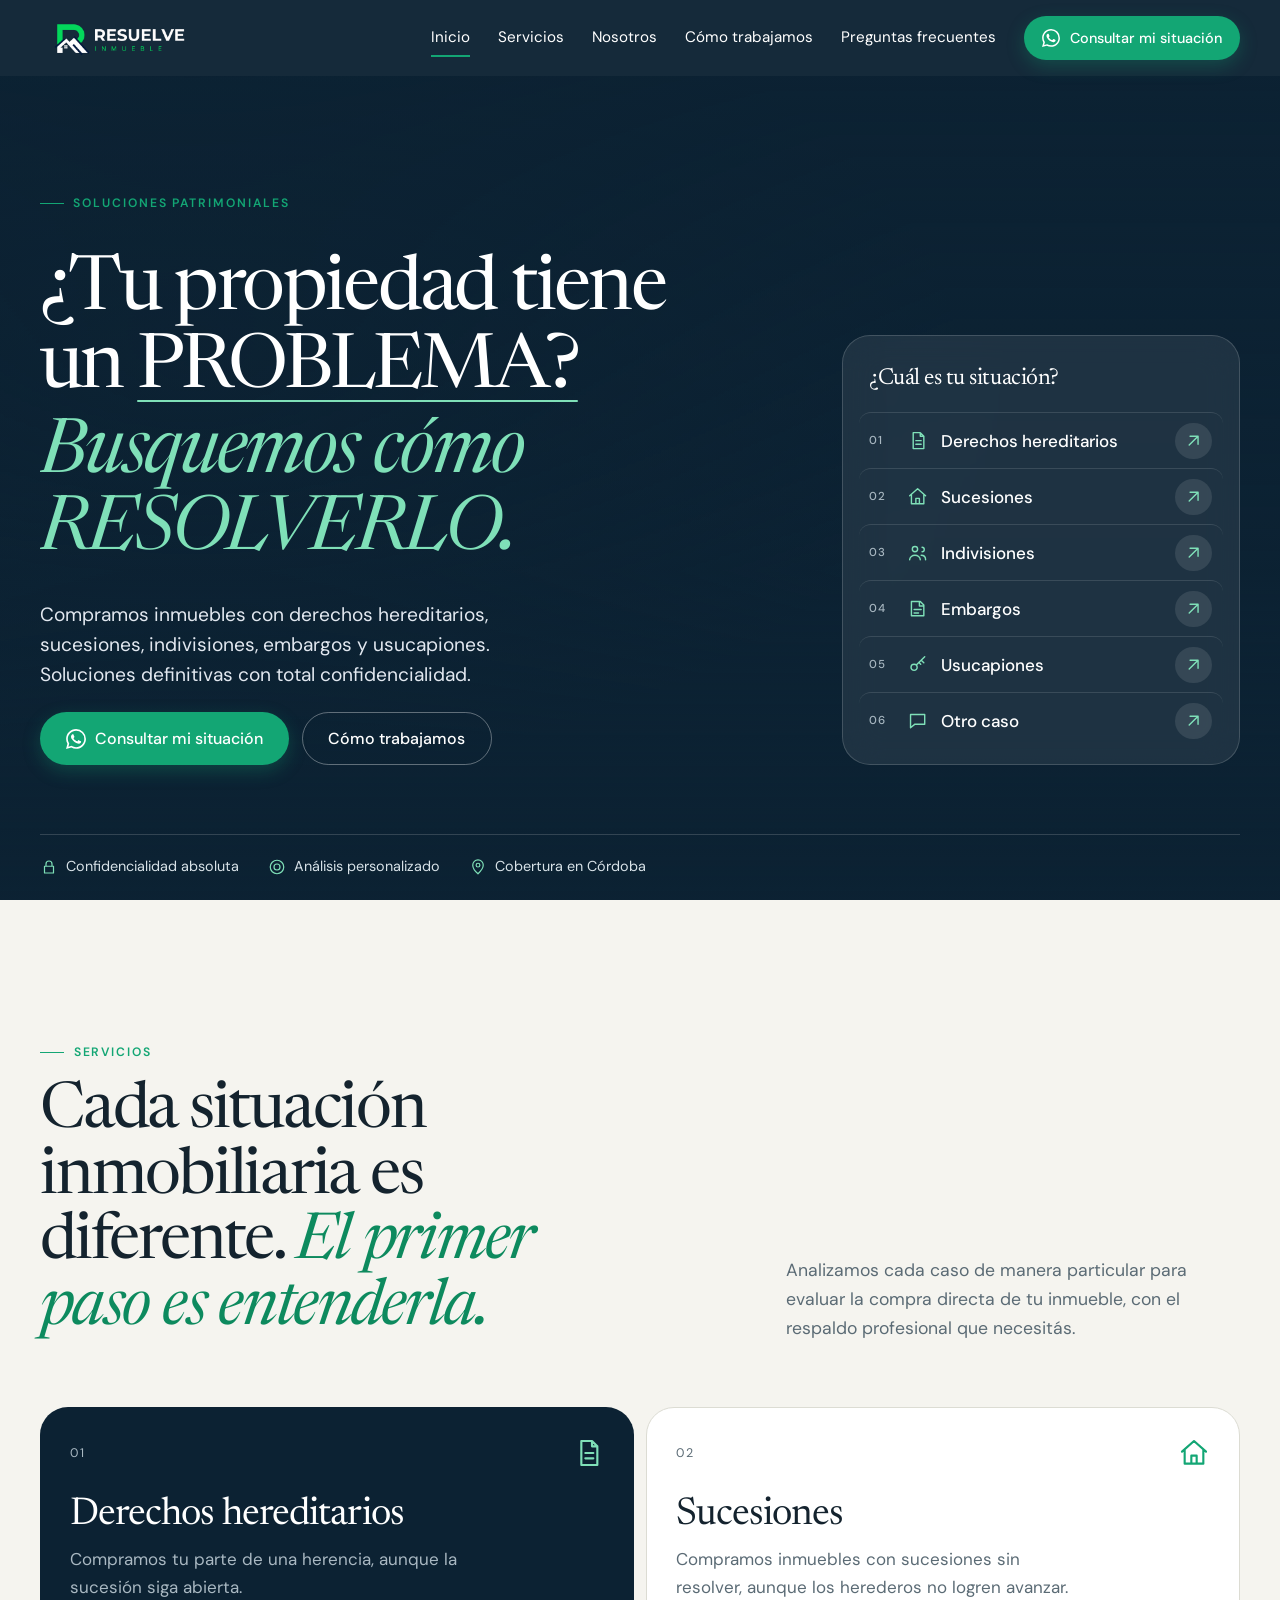
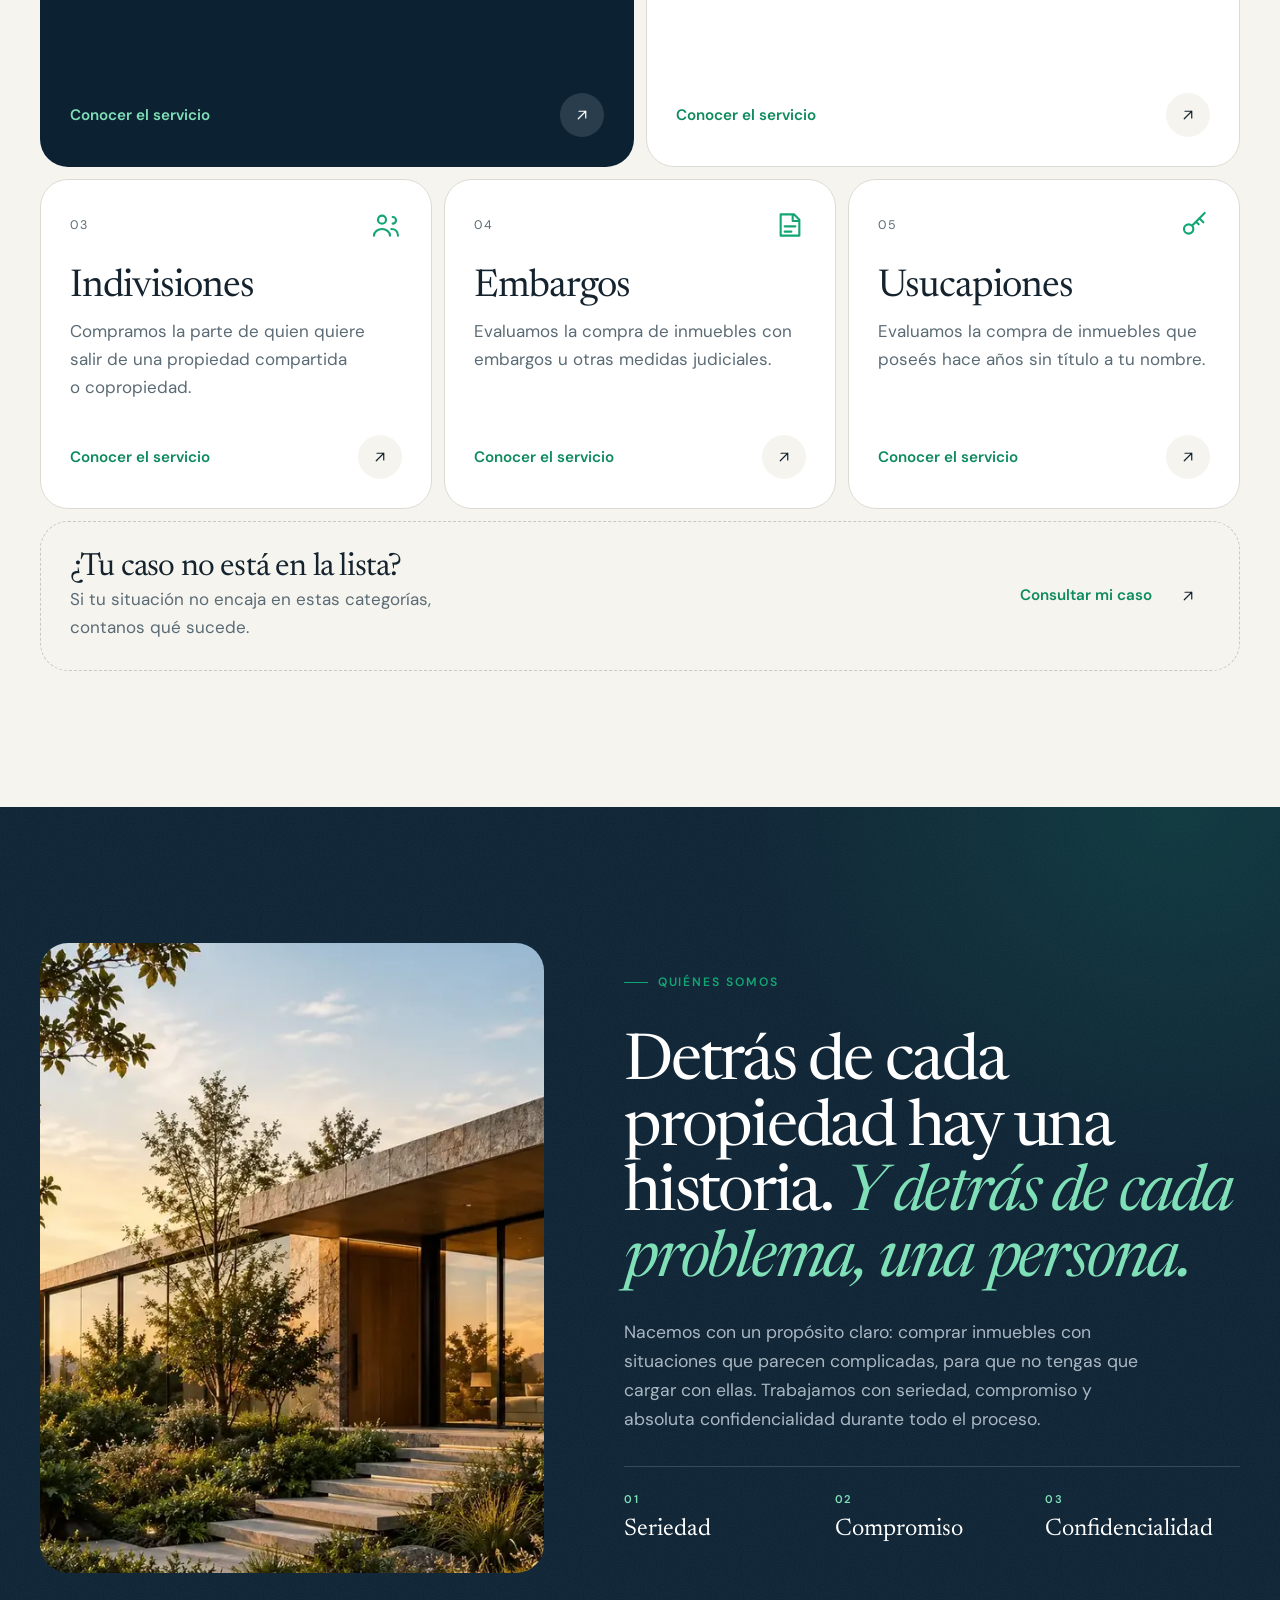
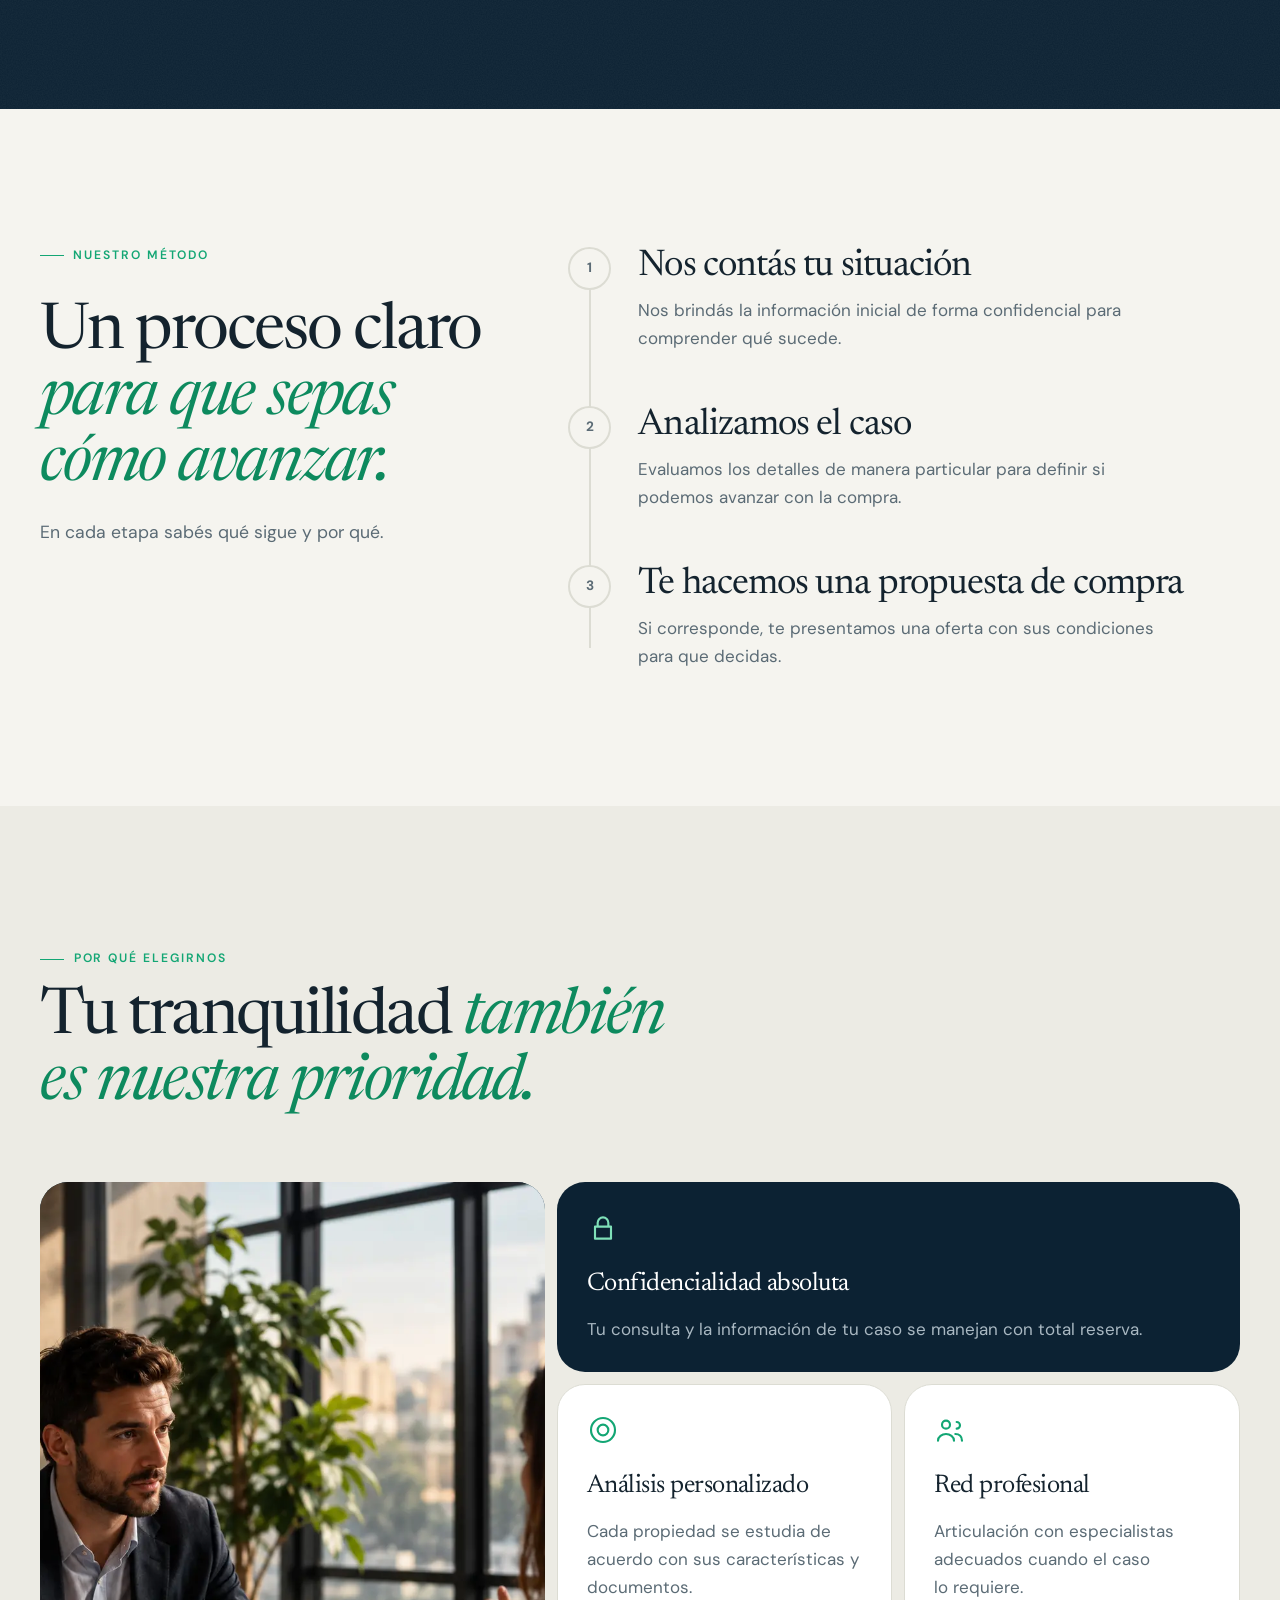
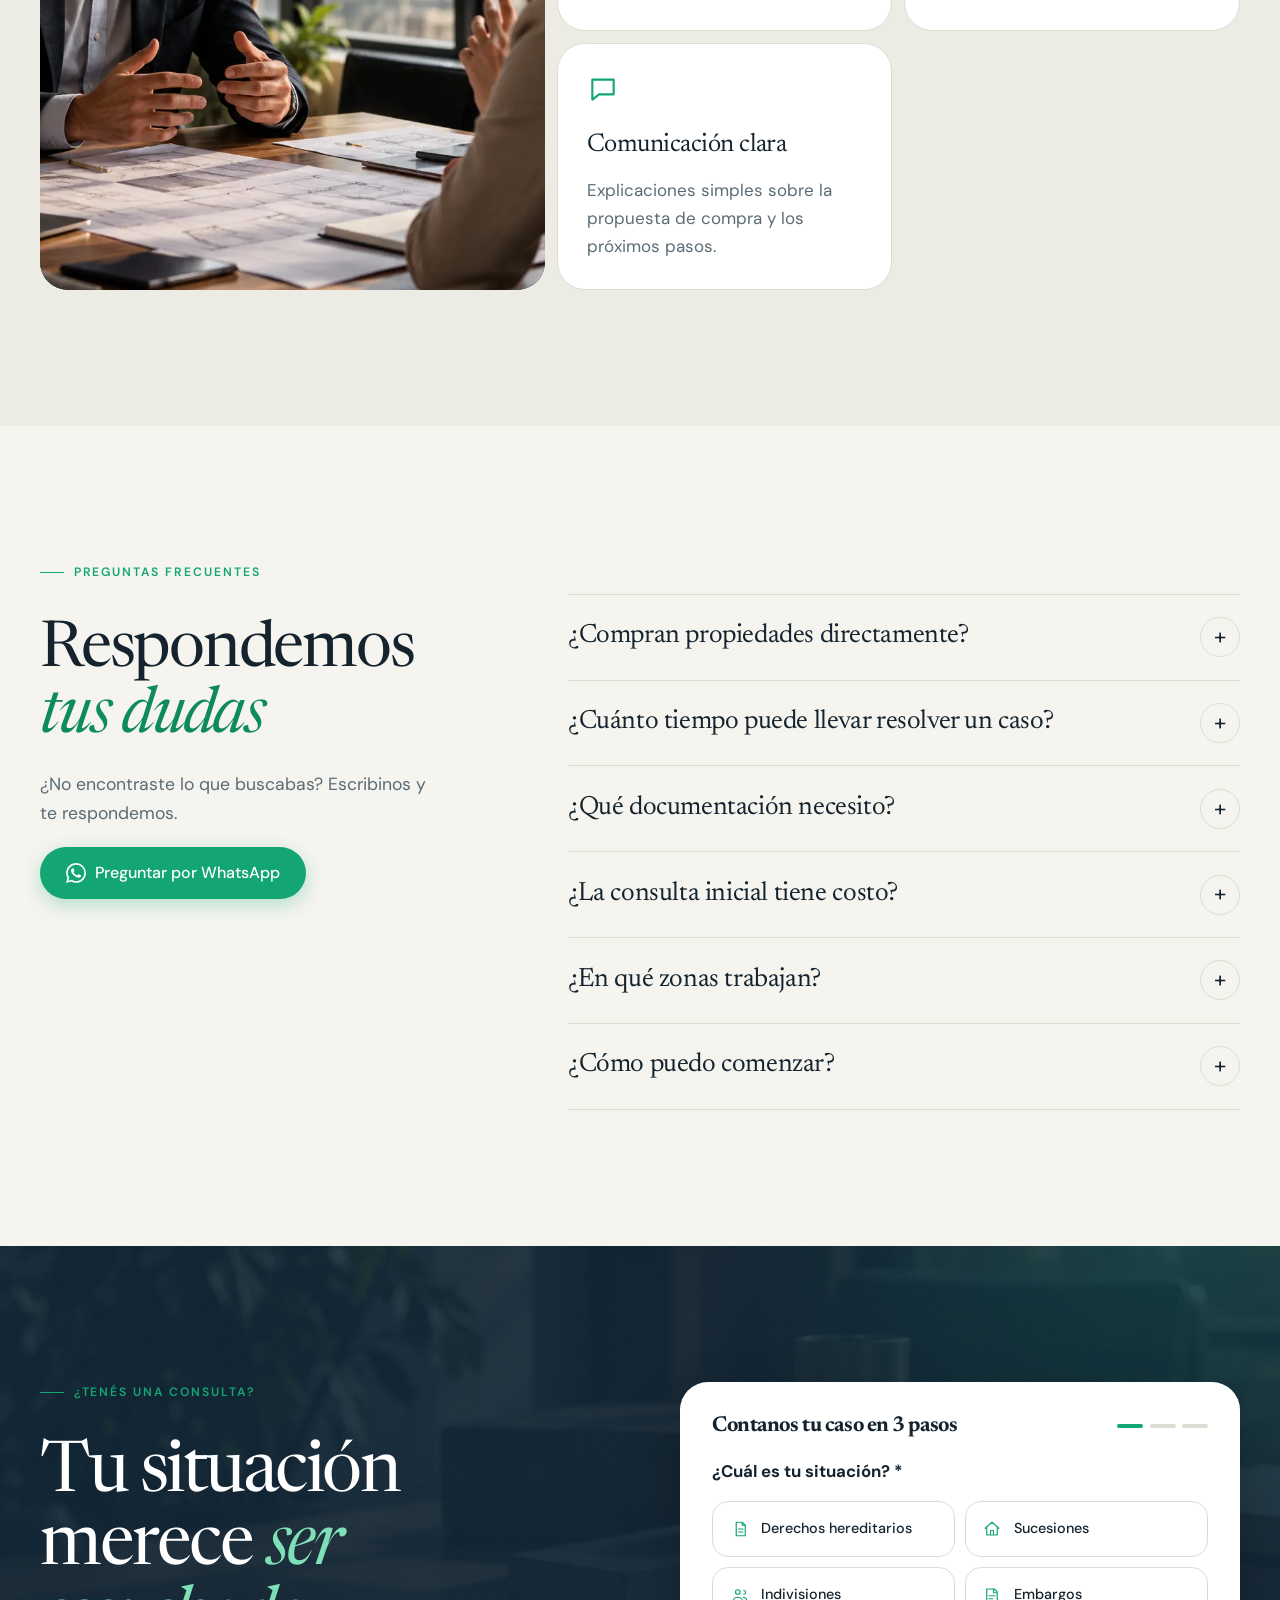
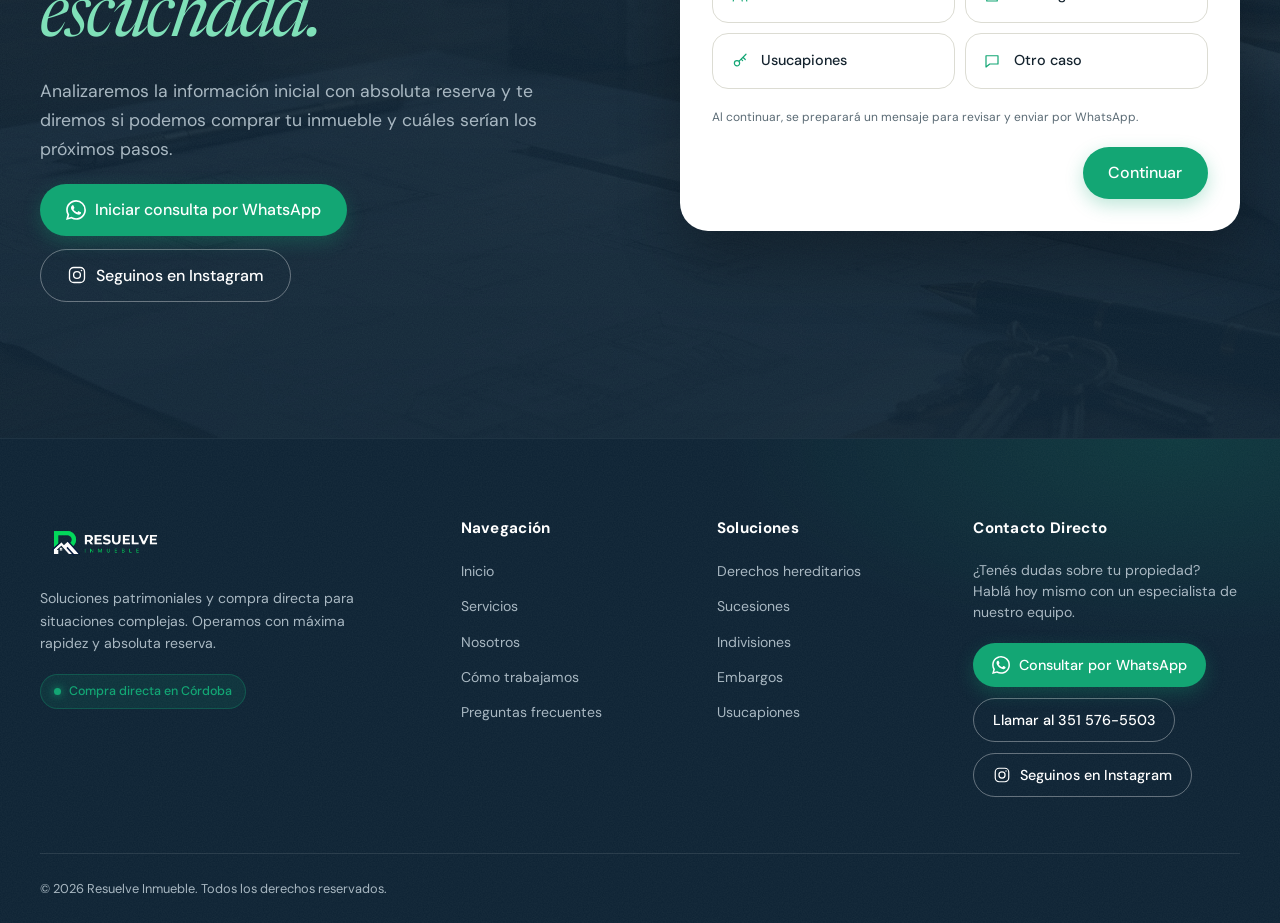
==== commit 4fa72a3a: "update" ====
--- a/index.html
+++ b/index.html
@@ -24,13 +24,14 @@
   <meta name="description" content="Compra directa de propiedades con derechos hereditarios, sucesiones, indivisiones, embargos o usucapiones. Consulta confidencial por WhatsApp.">
   <meta name="robots" content="index, follow, max-image-preview:large, max-snippet:-1">
   <meta name="author" content="Resuelve Inmueble">
+  <script>(function(){var d=document.documentElement;try{var f=/[?&]intro/.test(location.search),v=sessionStorage.getItem("resuelve-intro");d.classList.add((v&&!f)||matchMedia("(prefers-reduced-motion:reduce)").matches?"no-intro":"intro-on")}catch(e){d.classList.add("intro-on")}})()</script>
   <meta name="theme-color" content="#0c2233">
   <meta name="format-detection" content="telephone=no">
   <meta name="geo.region" content="AR-X">
   <link rel="canonical" href="https://resuelveinmueble.vercel.app/">
 
-  <link rel="icon" href="img/icono.png" type="image/png">
-  <link rel="apple-touch-icon" href="img/icono.png">
+  <link rel="icon" href="favicon.ico" sizes="48x48"><link rel="icon" href="img/icono.png" type="image/png">
+  <link rel="apple-touch-icon" href="apple-touch-icon.png">
   <link rel="manifest" href="site.webmanifest">
 
   <link rel="preconnect" href="https://fonts.googleapis.com">
@@ -65,6 +66,34 @@
   <!-- ===== FIN: 1. HEAD ===== -->
 </head>
 <body>
+<div id="intro" aria-hidden="true">
+  <div class="in-c">
+    <div class="in-stage">
+      <div class="in-aura"></div>
+      <svg class="in-city" viewBox="0 0 600 260" role="presentation" focusable="false">
+        <defs>
+          <linearGradient id="inSp" x1="0" y1="0" x2="0" y2="1"><stop offset="0" stop-color="#ffd27d" stop-opacity=".85"/><stop offset="1" stop-color="#ffd27d" stop-opacity="0"/></linearGradient>
+          <filter id="inBl" x="-80%" y="-80%" width="260%" height="260%"><feGaussianBlur stdDeviation="8"/></filter>
+        </defs>
+        <g fill="#fff"><circle class="st" style="--d:0.00s" cx="60" cy="30" r="1.2"/><circle class="st" style="--d:0.37s" cx="150" cy="14" r="1.2"/><circle class="st" style="--d:0.74s" cx="250" cy="42" r="1.2"/><circle class="st" style="--d:1.11s" cx="420" cy="24" r="1.2"/><circle class="st" style="--d:1.48s" cx="520" cy="52" r="1.2"/><circle class="st" style="--d:1.85s" cx="566" cy="18" r="1.2"/><circle class="st" style="--d:2.22s" cx="330" cy="10" r="1.2"/></g>
+        <g fill="#0e2638"><rect x="18" y="176" width="36" height="44"/><rect x="58" y="158" width="28" height="62"/><rect x="512" y="168" width="34" height="52"/><rect x="548" y="148" width="30" height="72"/></g>
+        <g fill="#10293c" stroke="#fff" stroke-opacity=".07"><path d="M96 220V174L140 142L184 174V220Z"/><path d="M416 220V178L466 146L516 178V220Z"/></g>
+        <g fill="#15324a"><rect x="122" y="178" width="16" height="18" rx="1"/><rect x="142" y="178" width="16" height="18" rx="1"/><rect x="448" y="182" width="16" height="18" rx="1"/><rect x="468" y="182" width="16" height="18" rx="1"/></g>
+        <path class="in-spill" d="M286 220H314L362 258H238Z" fill="url(#inSp)"/>
+        <rect x="336" y="70" width="18" height="44" fill="#143349"/>
+        <path d="M212 128L300 56L388 128Z" fill="#163a54" stroke="#fff" stroke-opacity=".1"/>
+        <rect x="230" y="124" width="140" height="96" fill="#123049" stroke="#fff" stroke-opacity=".1"/>
+        <g filter="url(#inBl)"><rect class="wg" style="--d:0.55s" x="284" y="79" width="32" height="36" rx="15"/><rect class="wg" style="--d:0.85s" x="241" y="143" width="40" height="44" rx="6"/><rect class="wg" style="--d:1.1s" x="319" y="143" width="40" height="44" rx="6"/><rect class="wg" style="--d:1.4s" x="281" y="161" width="38" height="64" rx="6"/></g>
+        <g><rect class="wf" style="--d:0.55s" x="289" y="84" width="22" height="26" rx="11"/><rect class="wf" style="--d:0.85s" x="246" y="148" width="30" height="34" rx="2"/><rect class="wf" style="--d:1.1s" x="324" y="148" width="30" height="34" rx="2"/><rect class="wf" style="--d:1.4s" x="286" y="166" width="28" height="54" rx="2"/></g>
+        <line x1="0" y1="220" x2="600" y2="220" stroke="#fff" stroke-opacity=".16"/>
+      </svg>
+    </div>
+  </div>
+  <div class="in-fg">
+    <div class="in-brand"><img src="img/logo.png" alt="" width="440" height="440"></div>
+    <p class="in-tag">Soluciones patrimoniales</p>
+  </div>
+</div>
 <a class="skip-link" href="#contenido">Saltar al contenido</a>
 
 <!-- ===== INICIO: 2. ICONOS (SVG SPRITE) ===== -->
@@ -143,6 +172,47 @@
   </div>
 </section>
 <!-- ===== FIN: 4. HERO ===== -->
+<!-- ===== INICIO: 4b. EVALUÁ TU CASO ===== -->
+<!-- Oculta hasta que el equipo legal apruebe el contenido (ver evaluar-contenido.js) -->
+<section class="section eval" id="evaluar" aria-labelledby="eval-title" hidden>
+  <div class="container">
+    <div class="sec-head">
+      <div>
+        <p class="eyebrow">Orientación inicial</p>
+        <h2 id="eval-title">Evaluá tu caso en <em>2 minutos.</em></h2>
+      </div>
+      <p class="sec-lead">Elegí tu situación y mirá qué documentación conviene reunir y cuáles son los primeros pasos. Sin compromiso y sin dejar tus datos.</p>
+    </div>
+    <div class="eval-box" data-eval>
+      <div class="eval-tabs" role="group" aria-label="Elegí tu situación"><button type="button" class="eval-tab" data-key="derechos" aria-pressed="false"><svg class="icon"><use href="#i-derechos"/></svg><span>Derechos hereditarios</span></button><button type="button" class="eval-tab" data-key="sucesiones" aria-pressed="false"><svg class="icon"><use href="#i-sucesiones"/></svg><span>Sucesiones</span></button><button type="button" class="eval-tab" data-key="indivisiones" aria-pressed="false"><svg class="icon"><use href="#i-indivisiones"/></svg><span>Indivisiones</span></button><button type="button" class="eval-tab" data-key="embargos" aria-pressed="false"><svg class="icon"><use href="#i-embargos"/></svg><span>Embargos</span></button><button type="button" class="eval-tab" data-key="usucapiones" aria-pressed="false"><svg class="icon"><use href="#i-usucapiones"/></svg><span>Usucapiones</span></button><button type="button" class="eval-tab" data-key="otro" aria-pressed="false"><svg class="icon"><use href="#i-otros"/></svg><span>Otro caso</span></button></div>
+      <div class="eval-panel" aria-live="polite">
+        <div class="eval-top"><h3 data-ev="title"></h3><p data-ev="desc"></p></div>
+        <div class="eval-cols">
+          <div class="eval-docs-wrap">
+            <p class="eval-h">Documentación que conviene reunir</p>
+            <ul class="eval-docs" data-ev="docs"></ul>
+            <div class="eval-meter" aria-hidden="true"><span class="m-bar"><i data-ev="bar"></i></span><span class="m-txt" data-ev="count"></span></div>
+            <p class="eval-hint">Tildá lo que ya tenés: lo incluimos en tu mensaje. Si no tenés nada, no pasa nada: te guiamos.</p>
+          </div>
+          <div>
+            <p class="eval-h">Primeros pasos</p>
+            <ol class="eval-steps">
+              <li><b>Nos contás tu situación</b><span>Por WhatsApp, de forma confidencial.</span></li>
+              <li><b>Analizamos tu caso</b><span>Te decimos si podemos avanzar con la compra.</span></li>
+              <li><b>Recibís una propuesta</b><span>Si corresponde, con sus condiciones para que decidas.</span></li>
+            </ol>
+            <p class="eval-note">Los plazos dependen de cada caso: tras el análisis te informamos tiempos estimados.</p>
+          </div>
+        </div>
+        <div class="eval-cta">
+          <button type="button" class="btn btn-primary" data-ev-send><svg class="icon"><use href="#i-whatsapp"/></svg> Enviar mi caso por WhatsApp</button>
+          <a class="btn-text" data-ev-page href="#servicios">Ver más sobre esta situación</a>
+        </div>
+      </div>
+    </div>
+  </div>
+</section>
+<!-- ===== FIN: 4b. EVALUÁ TU CASO ===== -->
 
 <!-- ===== INICIO: 5. SERVICIOS ===== -->
 <section class="section" id="servicios">
--- a/style.css
+++ b/style.css
@@ -924,3 +924,80 @@
   body.menu-open .site-header { background: var(--navy); }
   .main-nav { background: var(--navy); left: 0; right: 0; border: 0; border-radius: 0; }
 }
+
+/* ===== Evaluá tu caso ===== */
+.eval { background: var(--cream); }
+.eval-box { display: grid; gap: 1.2rem; }
+.eval-tabs { display: flex; gap: .6rem; overflow-x: auto; scroll-snap-type: x proximity; margin-inline: -1rem; padding: .2rem 1rem .5rem; scrollbar-width: none; }
+.eval-tabs::-webkit-scrollbar { display: none; }
+.eval-tab { flex: 0 0 auto; scroll-snap-align: start; display: flex; align-items: center; gap: .6rem; min-height: 52px; padding: .7rem 1.15rem; border: 1.5px solid var(--line); border-radius: 999px; background: #fff; color: var(--ink); font: 500 .95rem var(--font-body); cursor: pointer; transition: background .25s, color .25s, border-color .25s, transform .25s; }
+.eval-tab .icon { color: var(--green); transition: color .25s; }
+.eval-tab:hover { border-color: var(--green); }
+.eval-tab[aria-pressed="true"] { background: var(--navy); border-color: var(--navy); color: #fff; }
+.eval-tab[aria-pressed="true"] .icon { color: #7fe0b8; }
+.eval-tab:focus-visible, .doc input:focus-visible + .box { outline: 2px solid var(--green); outline-offset: 2px; }
+.eval-panel { display: grid; gap: 1.8rem; padding: clamp(1.3rem, 4vw, 2.3rem); border: 1px solid var(--line); border-radius: var(--r-lg, 20px); background: #fff; box-shadow: 0 18px 40px rgba(12,34,51,.06); }
+.eval-top h3 { font-family: var(--font-display); font-size: clamp(1.8rem, 5.5vw, 2.5rem); font-weight: 400; letter-spacing: -.025em; line-height: 1.08; }
+.eval-top p { max-width: 54ch; margin-top: .7rem; color: var(--muted); }
+.eval-cols { display: grid; gap: 1.8rem; }
+.eval-h { margin-bottom: .9rem; color: var(--green-dark); font-size: .74rem; font-weight: 600; letter-spacing: .16em; text-transform: uppercase; }
+.eval-docs { display: grid; gap: .5rem; }
+.doc { display: flex; align-items: flex-start; gap: .8rem; padding: .75rem .9rem; border: 1px solid var(--line); border-radius: 12px; cursor: pointer; transition: border-color .25s, background .25s; }
+.doc:hover { border-color: rgba(19,166,116,.5); }
+.doc input { position: absolute; opacity: 0; pointer-events: none; }
+.doc .box { flex: 0 0 22px; width: 22px; height: 22px; margin-top: 1px; border: 1.5px solid #b9c4cb; border-radius: 7px; background: #fff; transition: background .2s, border-color .2s; position: relative; }
+.doc .box::after { content: ""; position: absolute; left: 6px; top: 2px; width: 6px; height: 11px; border: solid #fff; border-width: 0 2.2px 2.2px 0; transform: rotate(45deg) scale(0); transition: transform .2s; }
+.doc input:checked + .box { background: var(--green); border-color: var(--green); }
+.doc input:checked + .box::after { transform: rotate(45deg) scale(1); }
+.doc:has(input:checked) { border-color: rgba(19,166,116,.55); background: rgba(19,166,116,.07); }
+.doc .txt { font-size: .96rem; line-height: 1.45; }
+.eval-meter { display: flex; align-items: center; gap: .9rem; margin-top: 1.1rem; }
+.m-bar { flex: 1; height: 6px; border-radius: 99px; background: #e4e6e0; overflow: hidden; }
+.m-bar i { display: block; height: 100%; width: 0; border-radius: inherit; background: linear-gradient(90deg, var(--green), #7fe0b8); transition: width .5s cubic-bezier(.2,.8,.2,1); }
+.m-txt { font-size: .82rem; font-weight: 600; color: var(--green-dark); white-space: nowrap; }
+.eval-hint, .eval-note { margin-top: .9rem; font-size: .85rem; color: var(--muted); }
+.eval-steps { display: grid; gap: 1rem; counter-reset: ev; }
+.eval-steps li { position: relative; display: grid; gap: .15rem; padding-left: 3rem; counter-increment: ev; }
+.eval-steps li::before { content: counter(ev); position: absolute; left: 0; top: 0; display: grid; place-items: center; width: 2.1rem; height: 2.1rem; border-radius: 50%; background: var(--navy); color: #fff; font-size: .85rem; font-weight: 600; }
+.eval-steps b { font-family: var(--font-display); font-size: 1.25rem; font-weight: 400; letter-spacing: -.01em; }
+.eval-steps span { color: var(--muted); font-size: .92rem; }
+.eval-cta { display: flex; flex-wrap: wrap; align-items: center; gap: .6rem 1.4rem; padding-top: 1.4rem; border-top: 1px solid var(--line); }
+.eval-cta .btn { width: 100%; }
+.eval-cta .btn-text { color: var(--green-dark); font-weight: 600; }
+@media (min-width: 560px) { .eval-cta .btn { width: auto; } }
+@media (min-width: 900px) {
+  .eval-box { grid-template-columns: .75fr 1.6fr; gap: 2rem; align-items: start; }
+  .eval-tabs { flex-direction: column; overflow: visible; margin: 0; padding: 0; position: sticky; top: calc(var(--header-h) + 2rem); }
+  .eval-tab { width: 100%; border-radius: 14px; padding-inline: 1.2rem; }
+  .eval-cols { grid-template-columns: 1.2fr .8fr; gap: 2.4rem; }
+}
+
+/* ===== Pantalla de entrada: la casa que se enciende ===== */
+.no-intro #intro { display: none; }
+html.intro-on { overflow: hidden; }
+.intro-on .hero [data-in], .intro-on .hero .line > span, .intro-on .hero-bg img { animation-play-state: paused !important; }
+#intro { --W: min(440px, 82vw); --sw: min(560px, 92vw); --sh: calc(var(--sw) * .4333); --lh: calc(var(--W) * .1934); position: fixed; inset: 0; z-index: 300; display: grid; place-items: center; overflow: hidden; background: var(--navy); color: #fff; animation: inout .75s cubic-bezier(.7,0,.2,1) 3s both; }
+#intro.skip { animation: inout .45s cubic-bezier(.7,0,.2,1) both; }
+.in-c { grid-area: 1 / 1; position: relative; z-index: 1; }
+.in-stage { position: relative; width: var(--sw); opacity: 0; animation: inop .6s ease .1s forwards, inup .7s cubic-bezier(.2,.8,.2,1) 1.75s forwards; }
+.in-city { position: relative; display: block; width: 100%; height: auto; overflow: visible; }
+.in-aura { position: absolute; left: 50%; top: 50%; width: 150%; aspect-ratio: 1; translate: -50% -50%; background: radial-gradient(closest-side, rgba(255,190,100,.34), rgba(255,190,100,.12) 45%, transparent 70%); opacity: 0; transform: scale(.35); animation: inaura 1.4s ease-out 1.2s forwards; pointer-events: none; }
+.in-city .wf { fill: #1c3c56; animation: inwin .5s ease var(--d) forwards; }
+.in-city .wg { fill: #ffc766; opacity: 0; animation: inglow .6s ease var(--d) forwards; }
+.in-city .in-spill { opacity: 0; animation: inop .8s ease 1.45s forwards; }
+.in-city .st { opacity: .15; animation: intw 2.2s ease-in-out var(--d) infinite alternate; }
+.in-fg { grid-area: 1 / 1; position: relative; z-index: 3; display: grid; place-items: center; }
+.in-fg > * { grid-area: 1 / 1; }
+.in-brand { opacity: 0; translate: 0 calc((var(--sh) + 28px) / 2); animation: inbrand .8s cubic-bezier(.2,.8,.2,1) 1.9s both; }
+.in-brand img { display: block; width: var(--W); height: auto; }
+.in-tag { translate: 0 calc((var(--sh) + 28px) / 2 + var(--lh) / 2 + 24px); opacity: 0; font-size: .72rem; font-weight: 500; letter-spacing: .28em; text-transform: uppercase; color: rgba(255,255,255,.6); animation: inop .7s ease 2.3s forwards; }
+@keyframes inout { to { transform: translateY(-100%); } }
+@keyframes inop { to { opacity: 1; } }
+@keyframes inup { to { transform: translateY(calc((28px + var(--lh)) / -2)); } }
+@keyframes inwin { to { fill: #ffd27d; } }
+@keyframes inglow { to { opacity: .85; } }
+@keyframes inaura { to { opacity: 1; transform: scale(1); } }
+@keyframes intw { to { opacity: .65; } }
+@keyframes inbrand { from { opacity: 0; transform: translateY(10px) scale(.96); } to { opacity: 1; transform: none; } }
+@media (max-width: 600px) { #intro { --sh: calc(var(--sw) * .65); } .in-city { width: 150%; margin-left: -25%; } }
+@media (prefers-reduced-motion: reduce) { #intro { display: none; } }
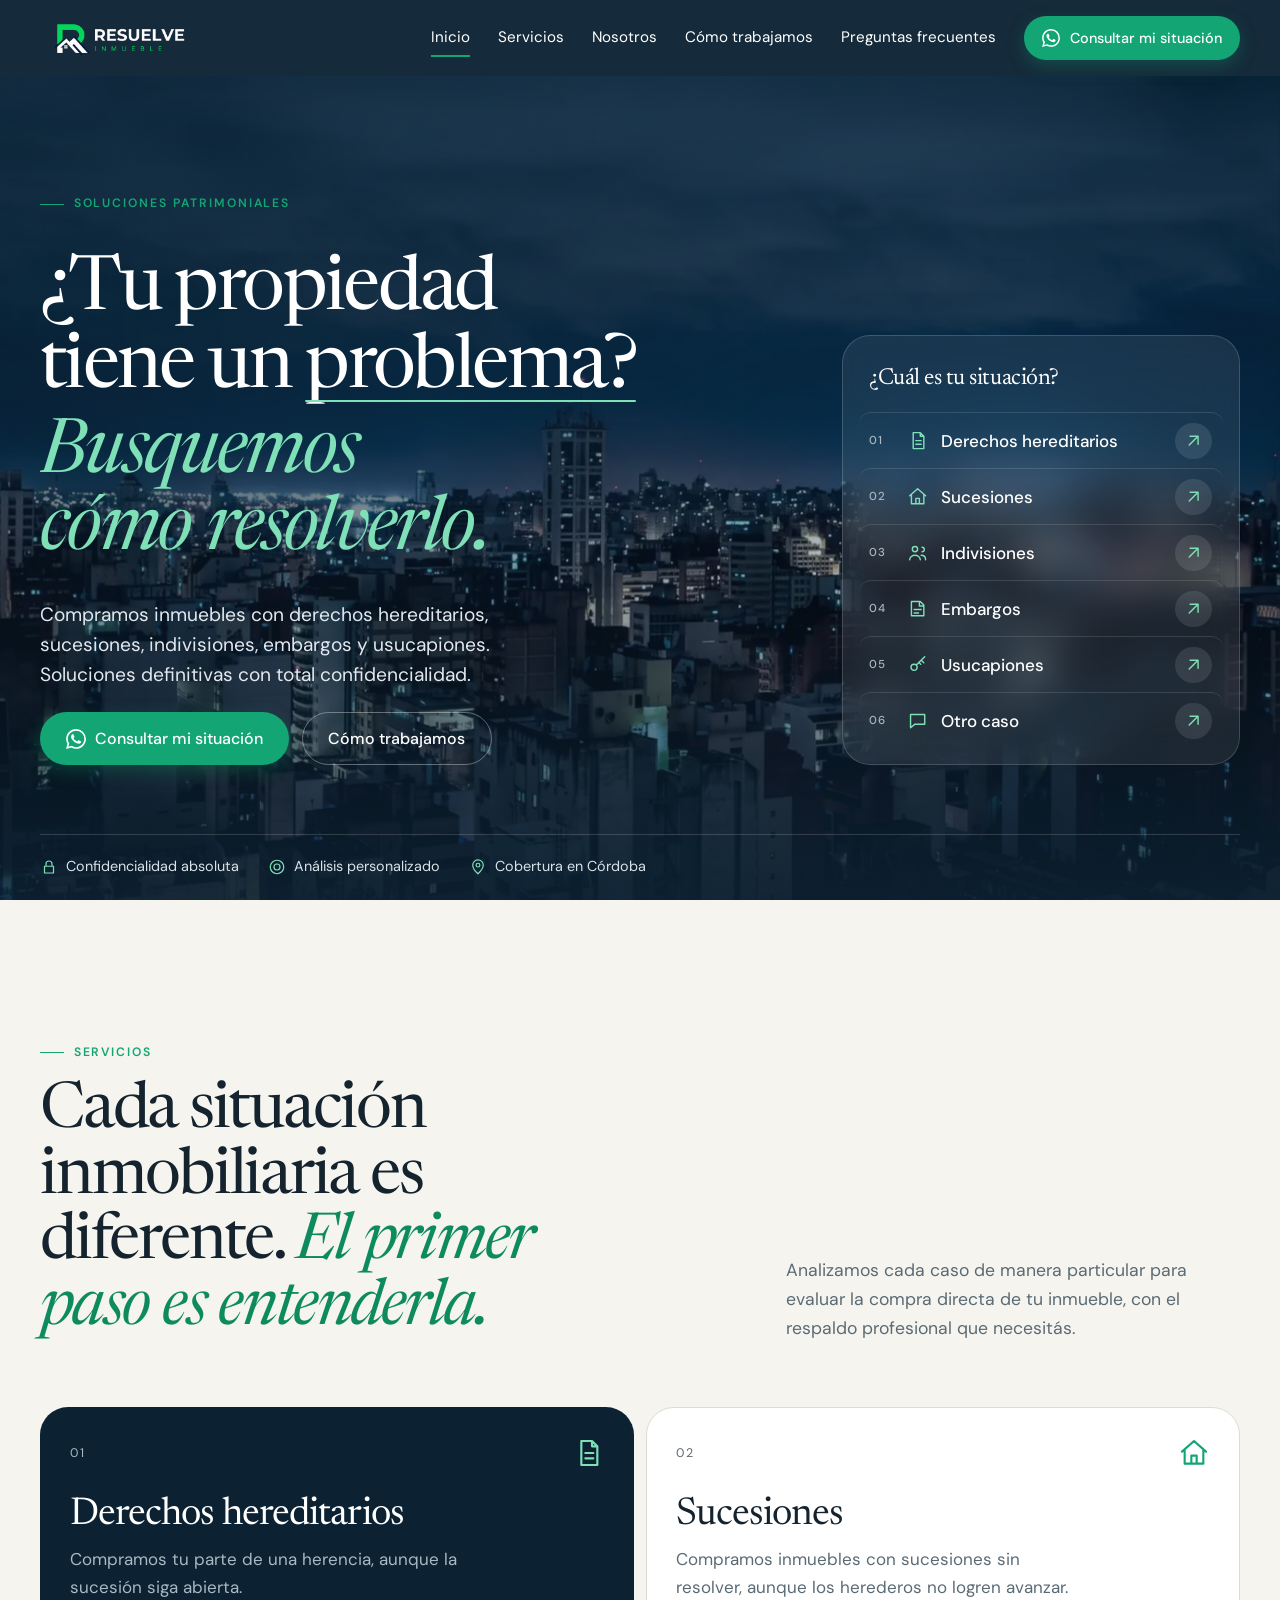
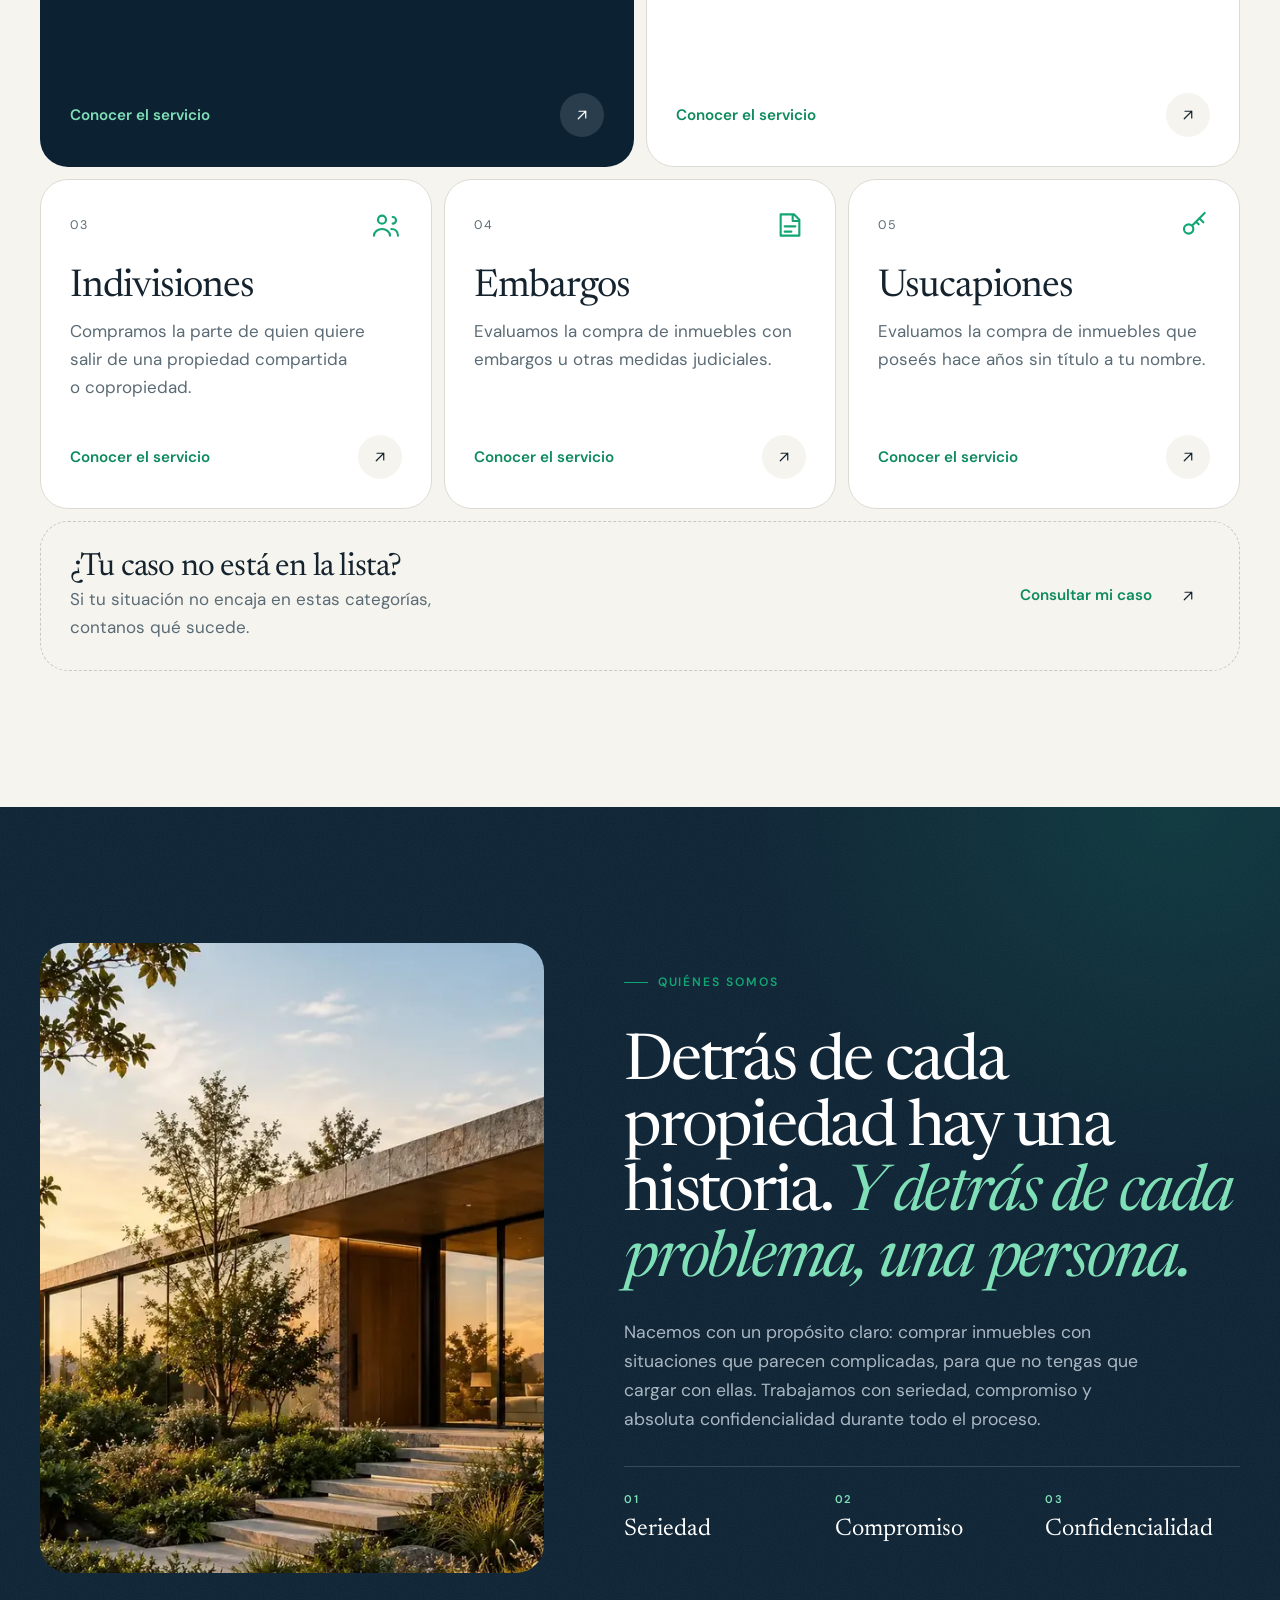
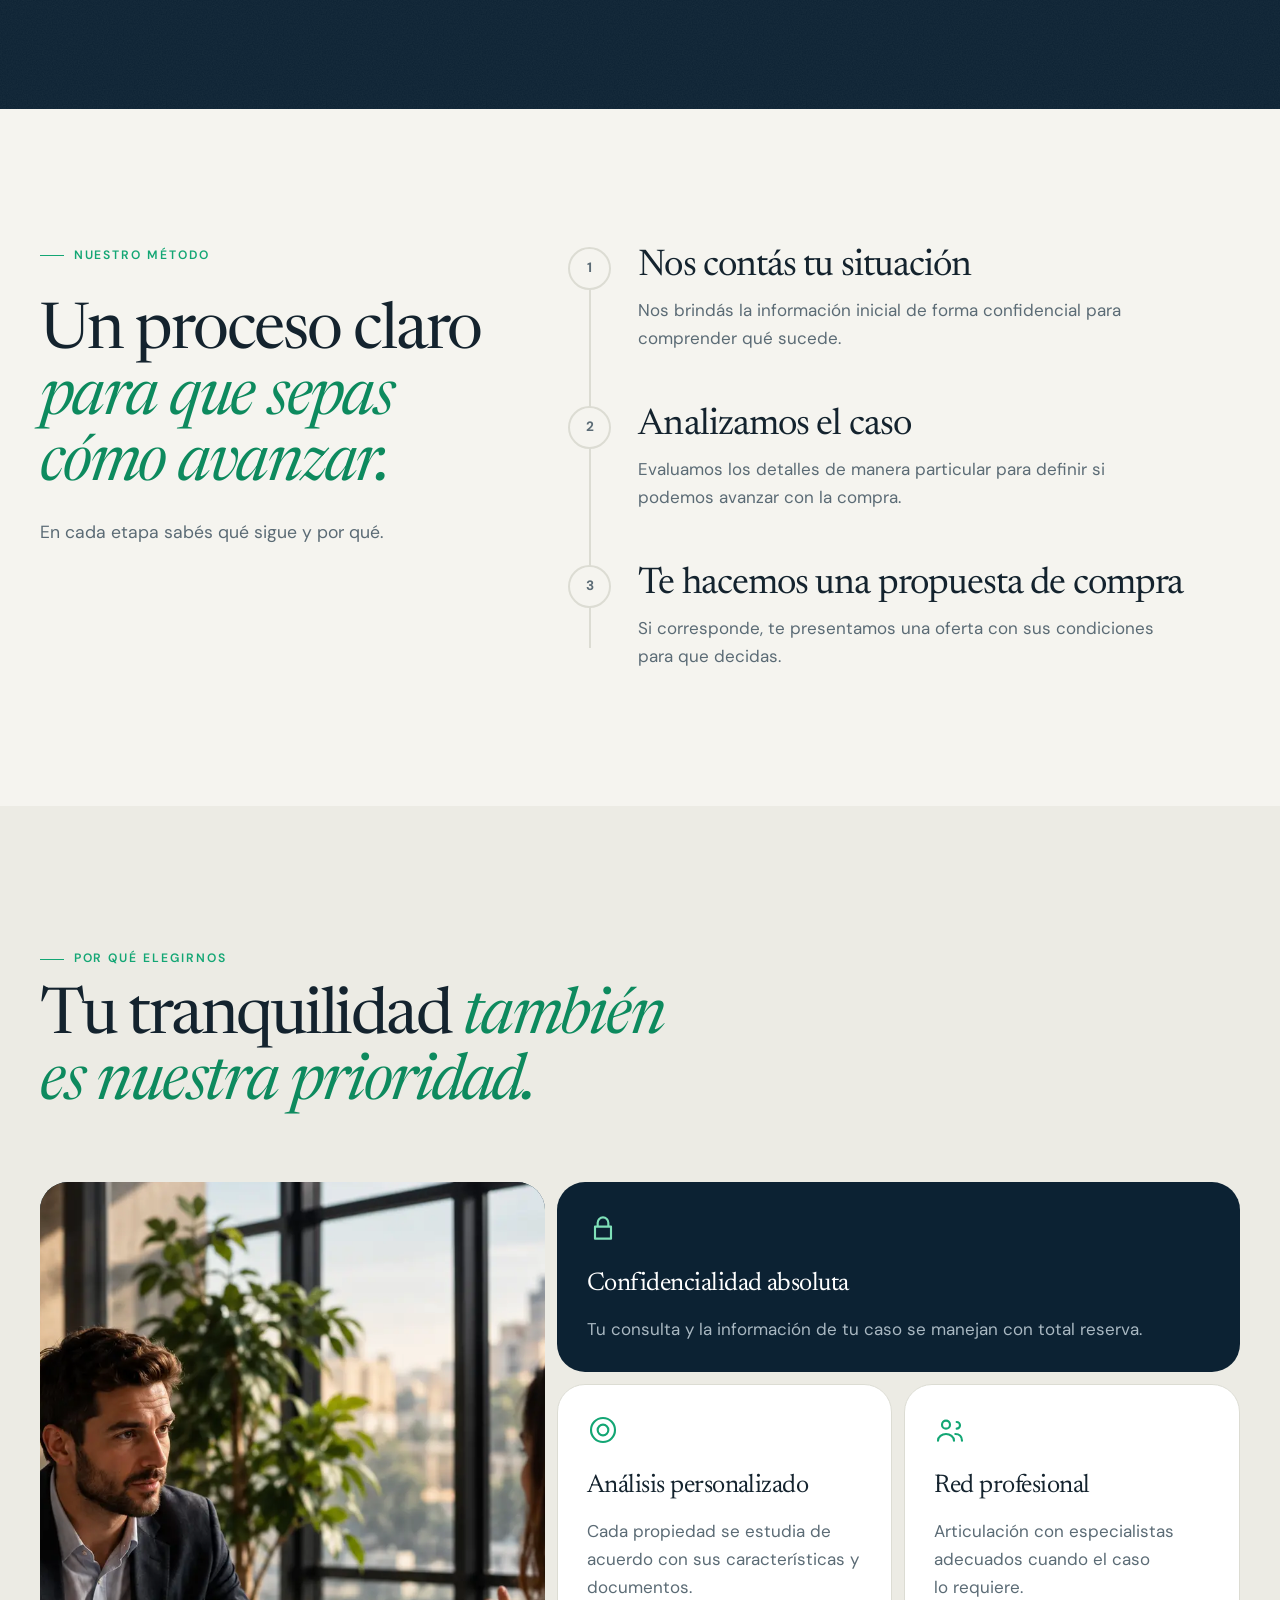
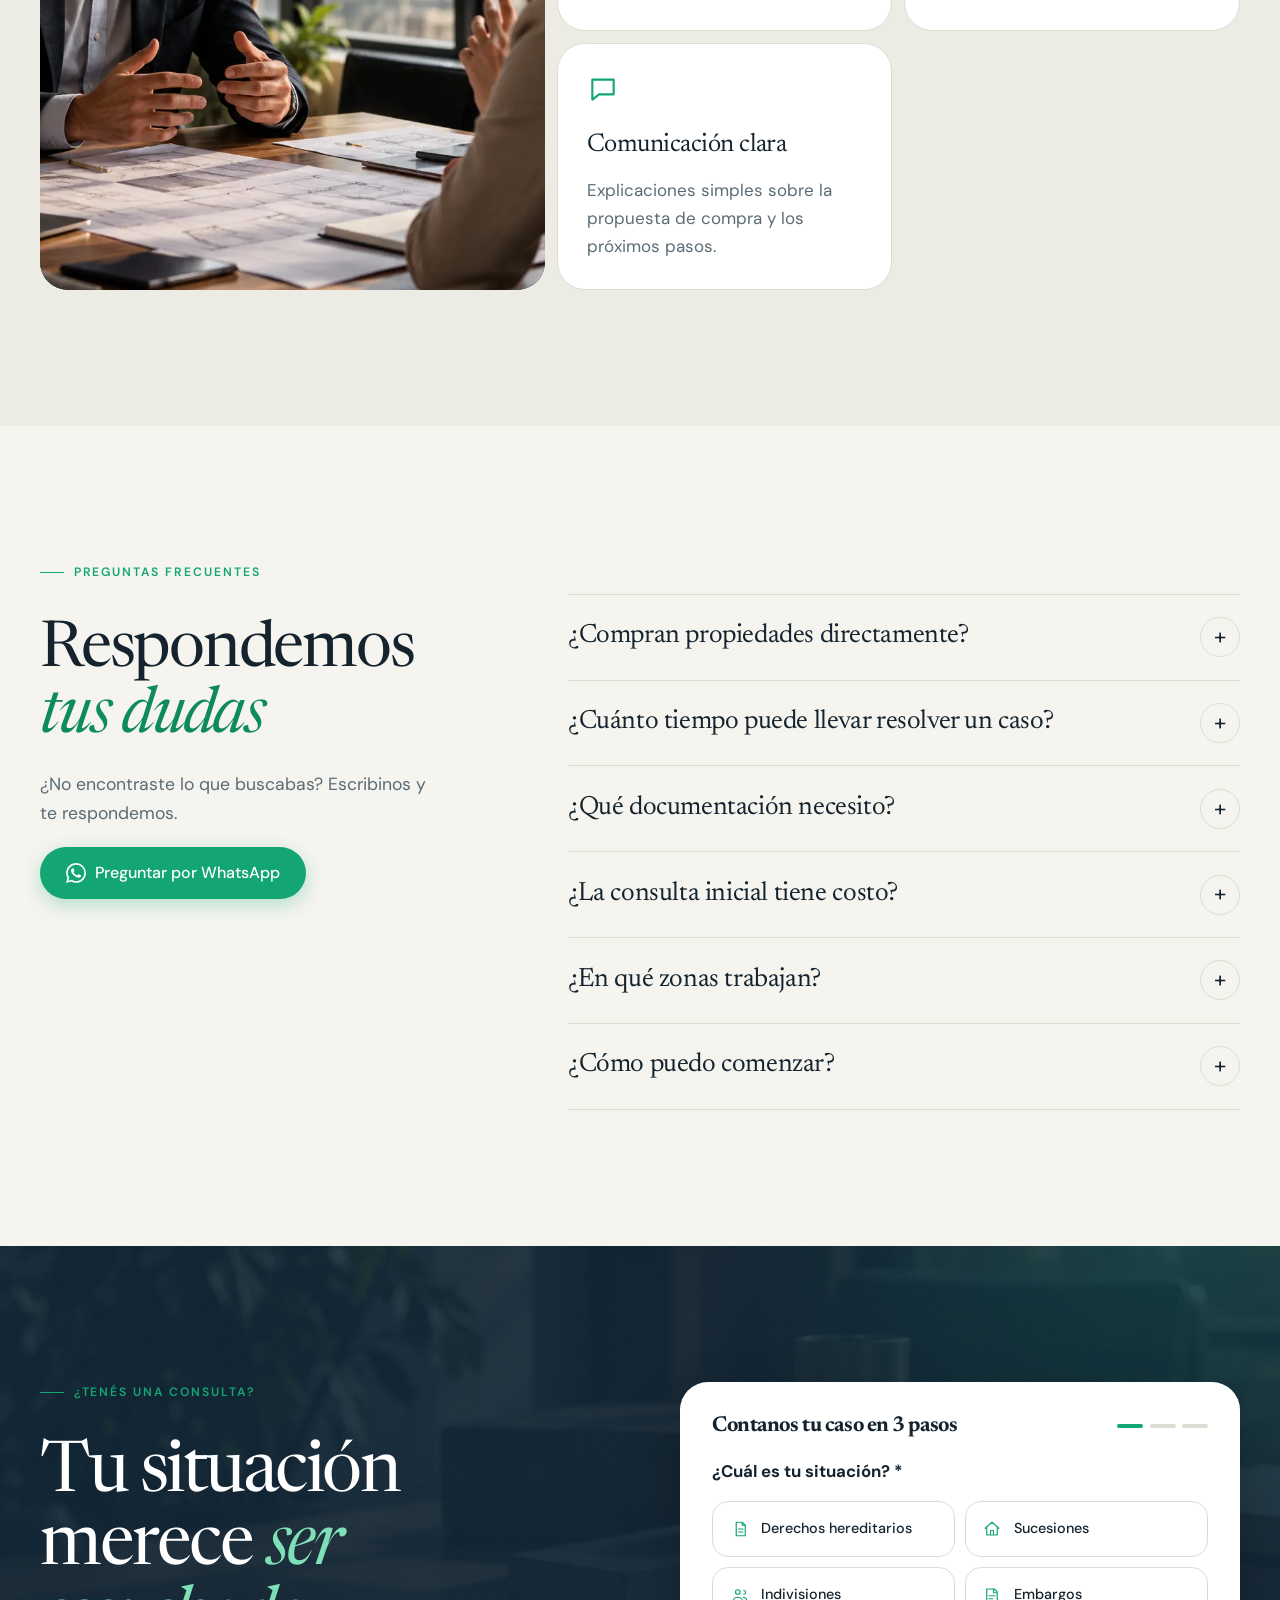
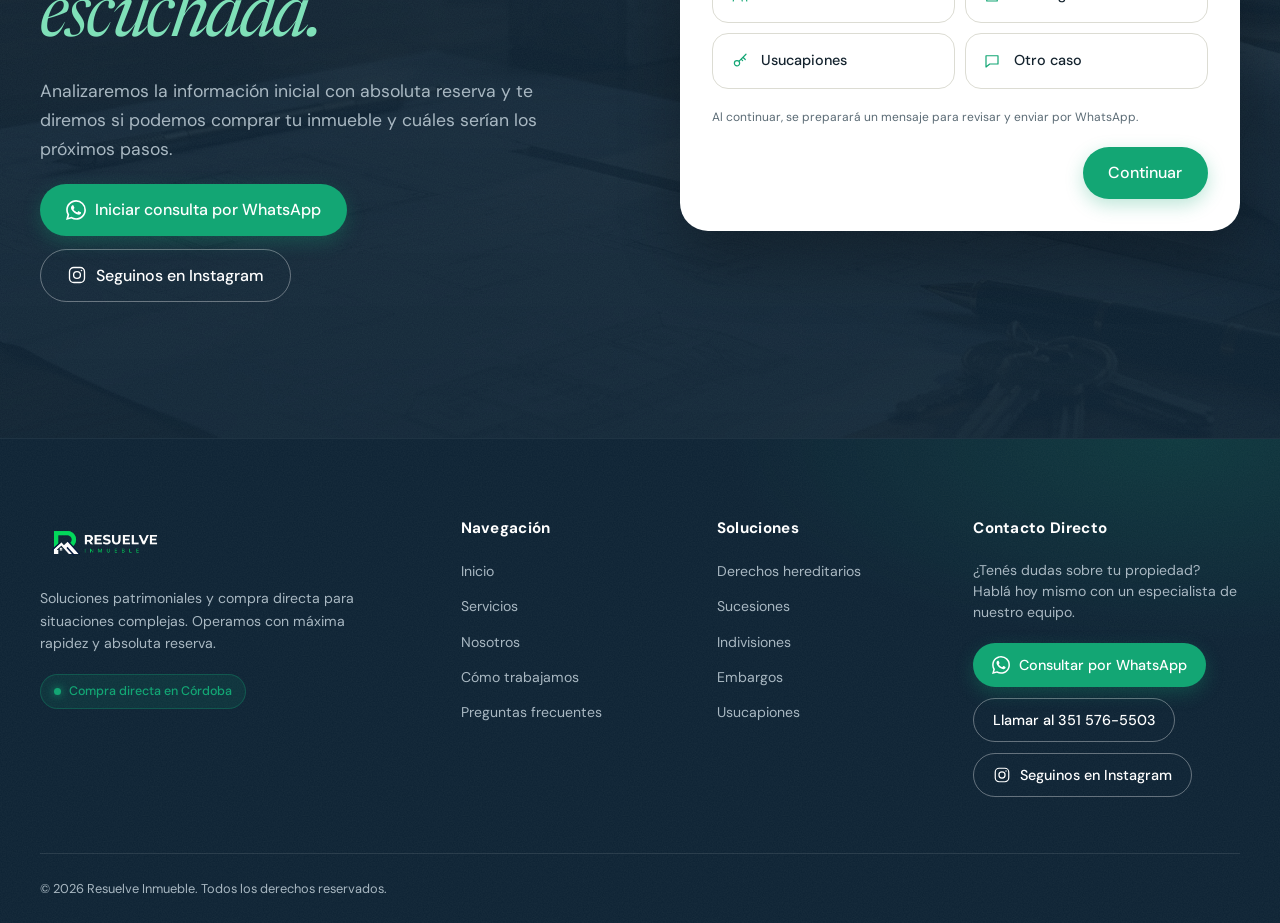
==== commit 38fb3fb0: "update" ====
--- a/index.html
+++ b/index.html
@@ -24,7 +24,7 @@
   <meta name="description" content="Compra directa de propiedades con derechos hereditarios, sucesiones, indivisiones, embargos o usucapiones. Consulta confidencial por WhatsApp.">
   <meta name="robots" content="index, follow, max-image-preview:large, max-snippet:-1">
   <meta name="author" content="Resuelve Inmueble">
-  <script>(function(){var d=document.documentElement;try{var f=/[?&]intro/.test(location.search),v=sessionStorage.getItem("resuelve-intro");d.classList.add((v&&!f)||matchMedia("(prefers-reduced-motion:reduce)").matches?"no-intro":"intro-on")}catch(e){d.classList.add("intro-on")}})()</script>
+  <script>(function(){var d=document.documentElement;try{var f=/[?&]intro/.test(location.search),v=sessionStorage.getItem("resuelve-intro");d.classList.add((v&&!f)||matchMedia("(prefers-reduced-motion:reduce)").matches?"no-intro":"intro-on")}catch(e){d.classList.add("intro-on")}setTimeout(function(){d.classList.remove("intro-on")},6500)})()</script>
   <meta name="theme-color" content="#0c2233">
   <meta name="format-detection" content="telephone=no">
   <meta name="geo.region" content="AR-X">
@@ -151,7 +151,7 @@
   <div class="container hero-grid">
     <div class="hero-copy">
       <p class="eyebrow" data-in style="--d:.1s">Soluciones patrimoniales</p>
-      <h1 id="hero-title"><span class="line"><span>¿Tu propiedad tiene un <span class="mark">PROBLEMA?</span></span></span><span class="line"><span class="it" style="--d:.4s">Busquemos cómo <span class="fix">RESOLVERLO</span>.</span></span></h1>
+      <h1 id="hero-title"><span class="line"><span>¿Tu propiedad tiene un <span class="mark">problema?</span></span></span><span class="line"><span class="it" style="--d:.4s">Busquemos cómo <span class="fix">resolverlo</span>.</span></span></h1>
       <p class="hero-text" data-in style="--d:.7s">Compramos inmuebles con derechos hereditarios, sucesiones, indivisiones, embargos y usucapiones. Soluciones definitivas con total confidencialidad.</p>
       <div class="hero-actions" data-in style="--d:.9s">
         <a href="https://wa.me/5493516578580" class="btn btn-primary" data-whatsapp><svg class="icon"><use href="#i-whatsapp"/></svg> Consultar mi situación</a>
--- a/style.css
+++ b/style.css
@@ -977,7 +977,7 @@
 html.intro-on { overflow: hidden; }
 .intro-on .hero [data-in], .intro-on .hero .line > span, .intro-on .hero-bg img { animation-play-state: paused !important; }
 #intro { --W: min(440px, 82vw); --sw: min(560px, 92vw); --sh: calc(var(--sw) * .4333); --lh: calc(var(--W) * .1934); position: fixed; inset: 0; z-index: 300; display: grid; place-items: center; overflow: hidden; background: var(--navy); color: #fff; animation: inout .75s cubic-bezier(.7,0,.2,1) 3s both; }
-#intro.skip { animation: inout .45s cubic-bezier(.7,0,.2,1) both; }
+#intro.skip { animation: inout2 .45s cubic-bezier(.7,0,.2,1) both; }
 .in-c { grid-area: 1 / 1; position: relative; z-index: 1; }
 .in-stage { position: relative; width: var(--sw); opacity: 0; animation: inop .6s ease .1s forwards, inup .7s cubic-bezier(.2,.8,.2,1) 1.75s forwards; }
 .in-city { position: relative; display: block; width: 100%; height: auto; overflow: visible; }
@@ -992,6 +992,7 @@
 .in-brand img { display: block; width: var(--W); height: auto; }
 .in-tag { translate: 0 calc((var(--sh) + 28px) / 2 + var(--lh) / 2 + 24px); opacity: 0; font-size: .72rem; font-weight: 500; letter-spacing: .28em; text-transform: uppercase; color: rgba(255,255,255,.6); animation: inop .7s ease 2.3s forwards; }
 @keyframes inout { to { transform: translateY(-100%); } }
+@keyframes inout2 { to { transform: translateY(-100%); } }
 @keyframes inop { to { opacity: 1; } }
 @keyframes inup { to { transform: translateY(calc((28px + var(--lh)) / -2)); } }
 @keyframes inwin { to { fill: #ffd27d; } }
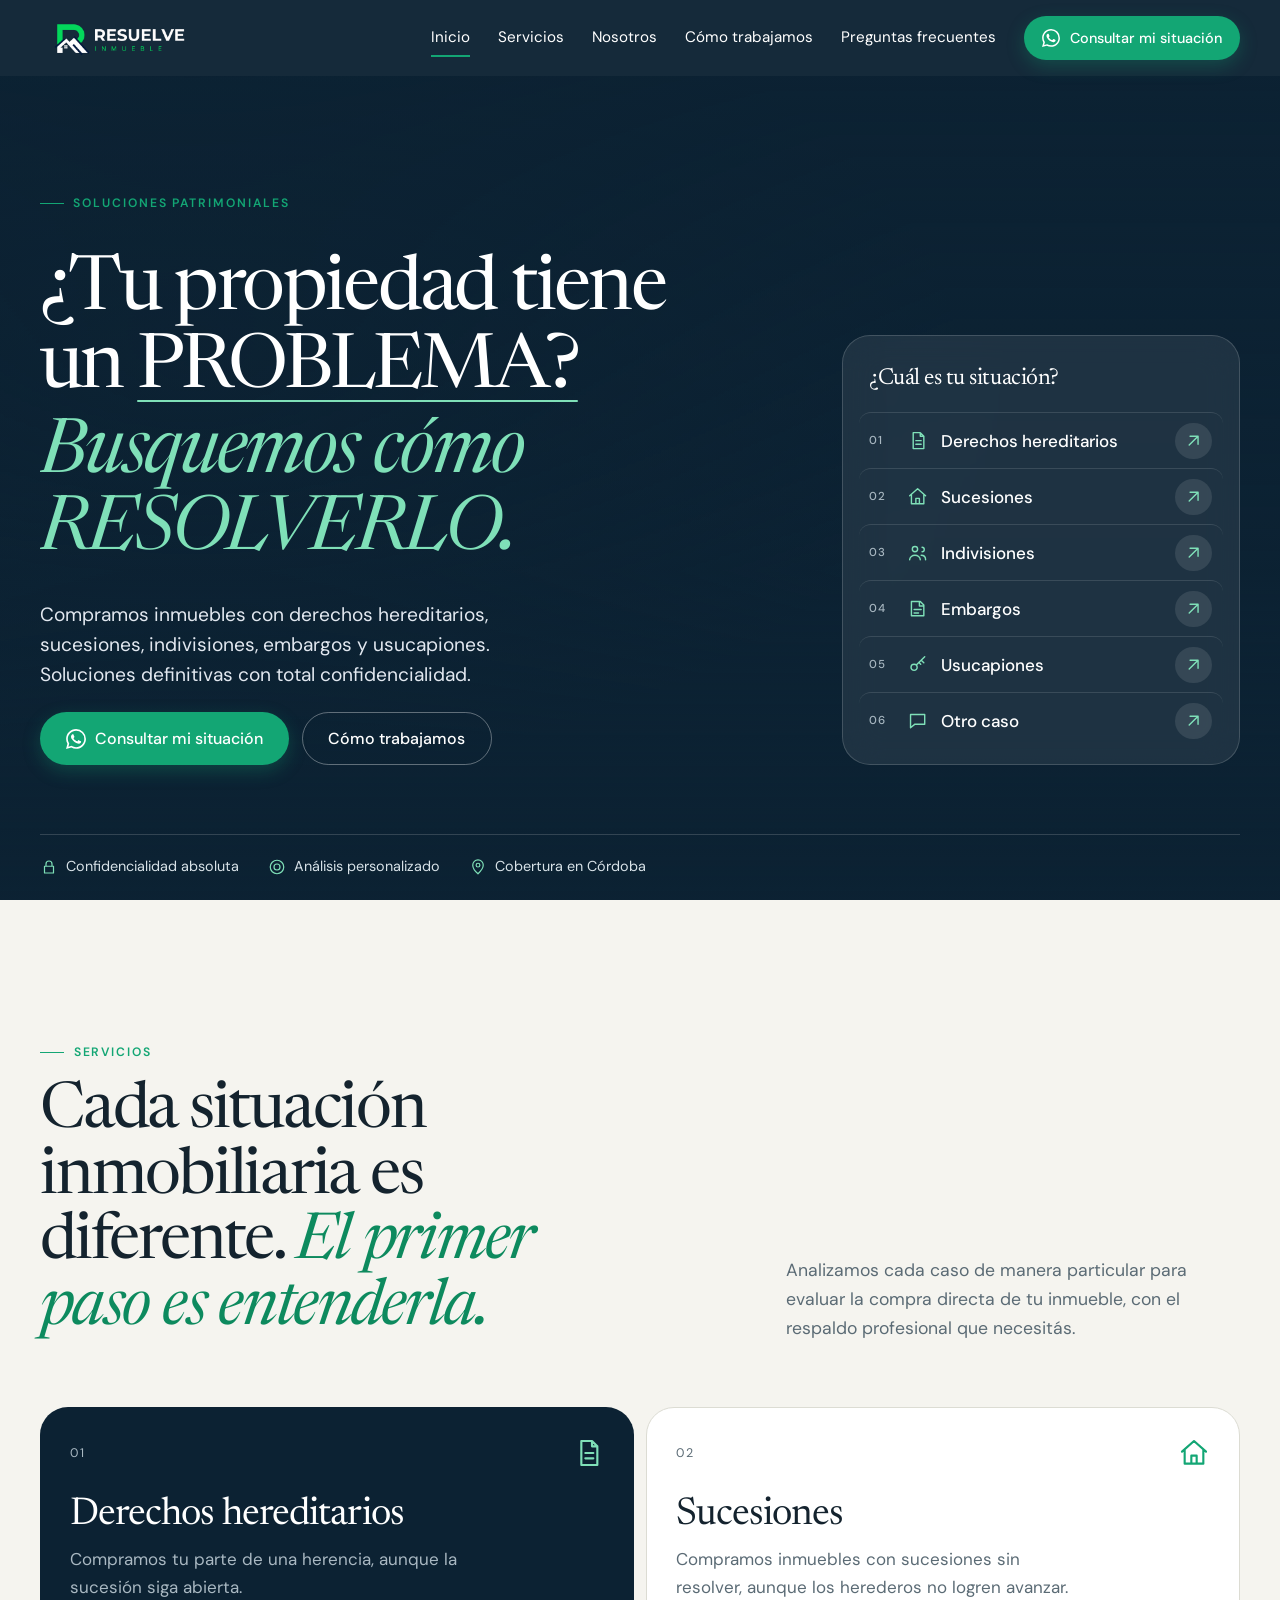
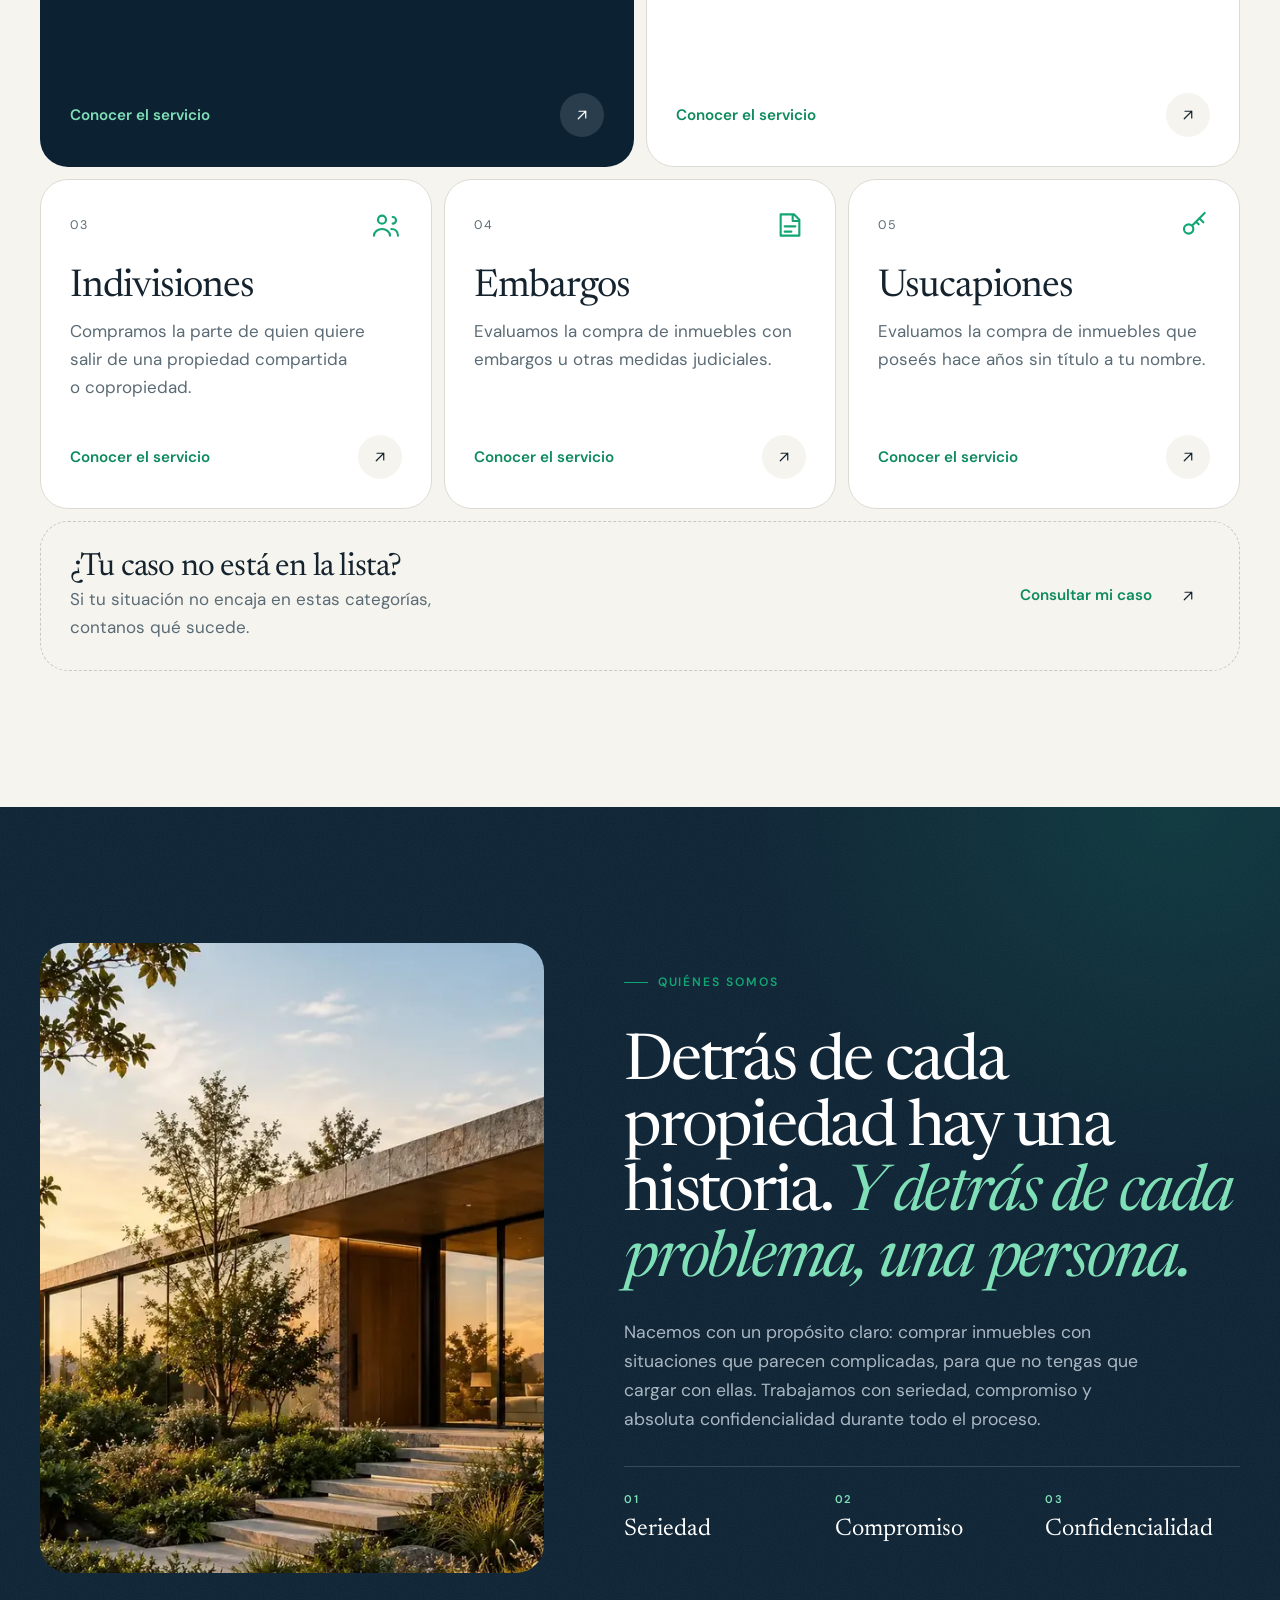
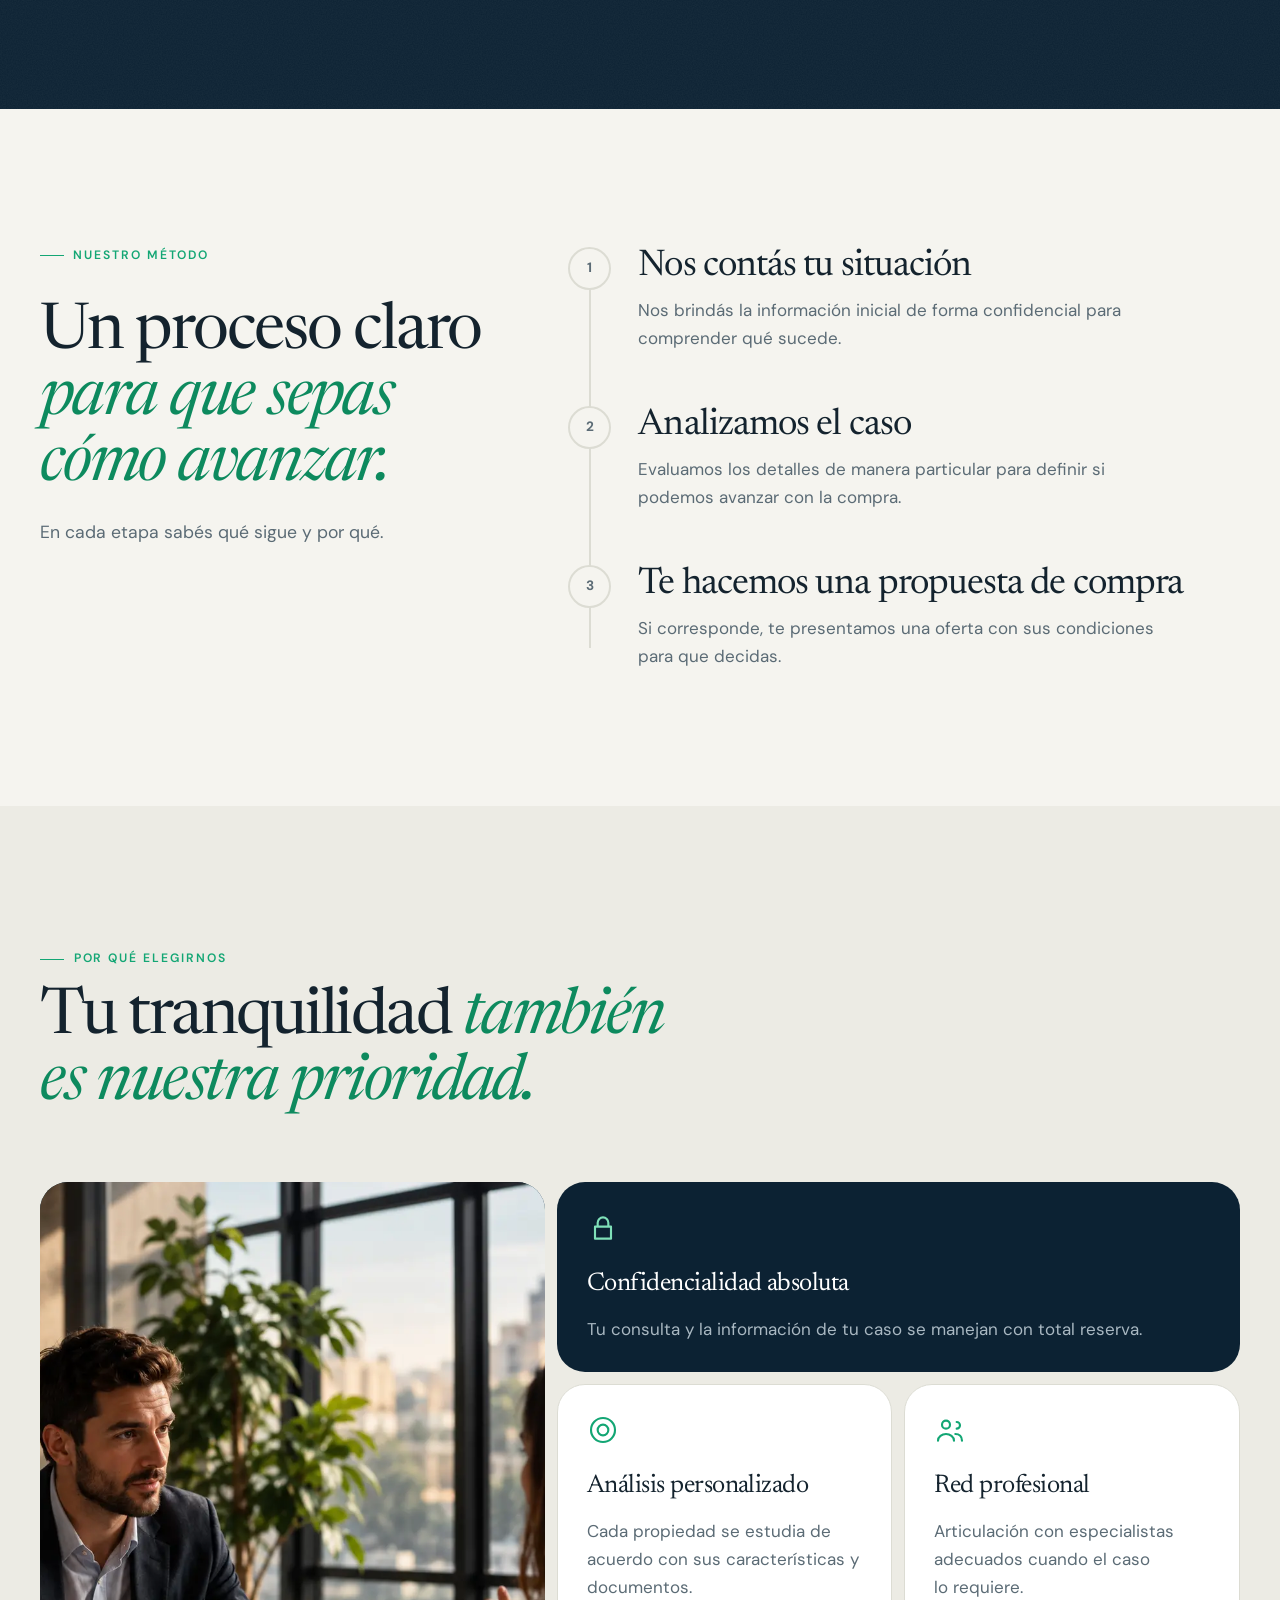
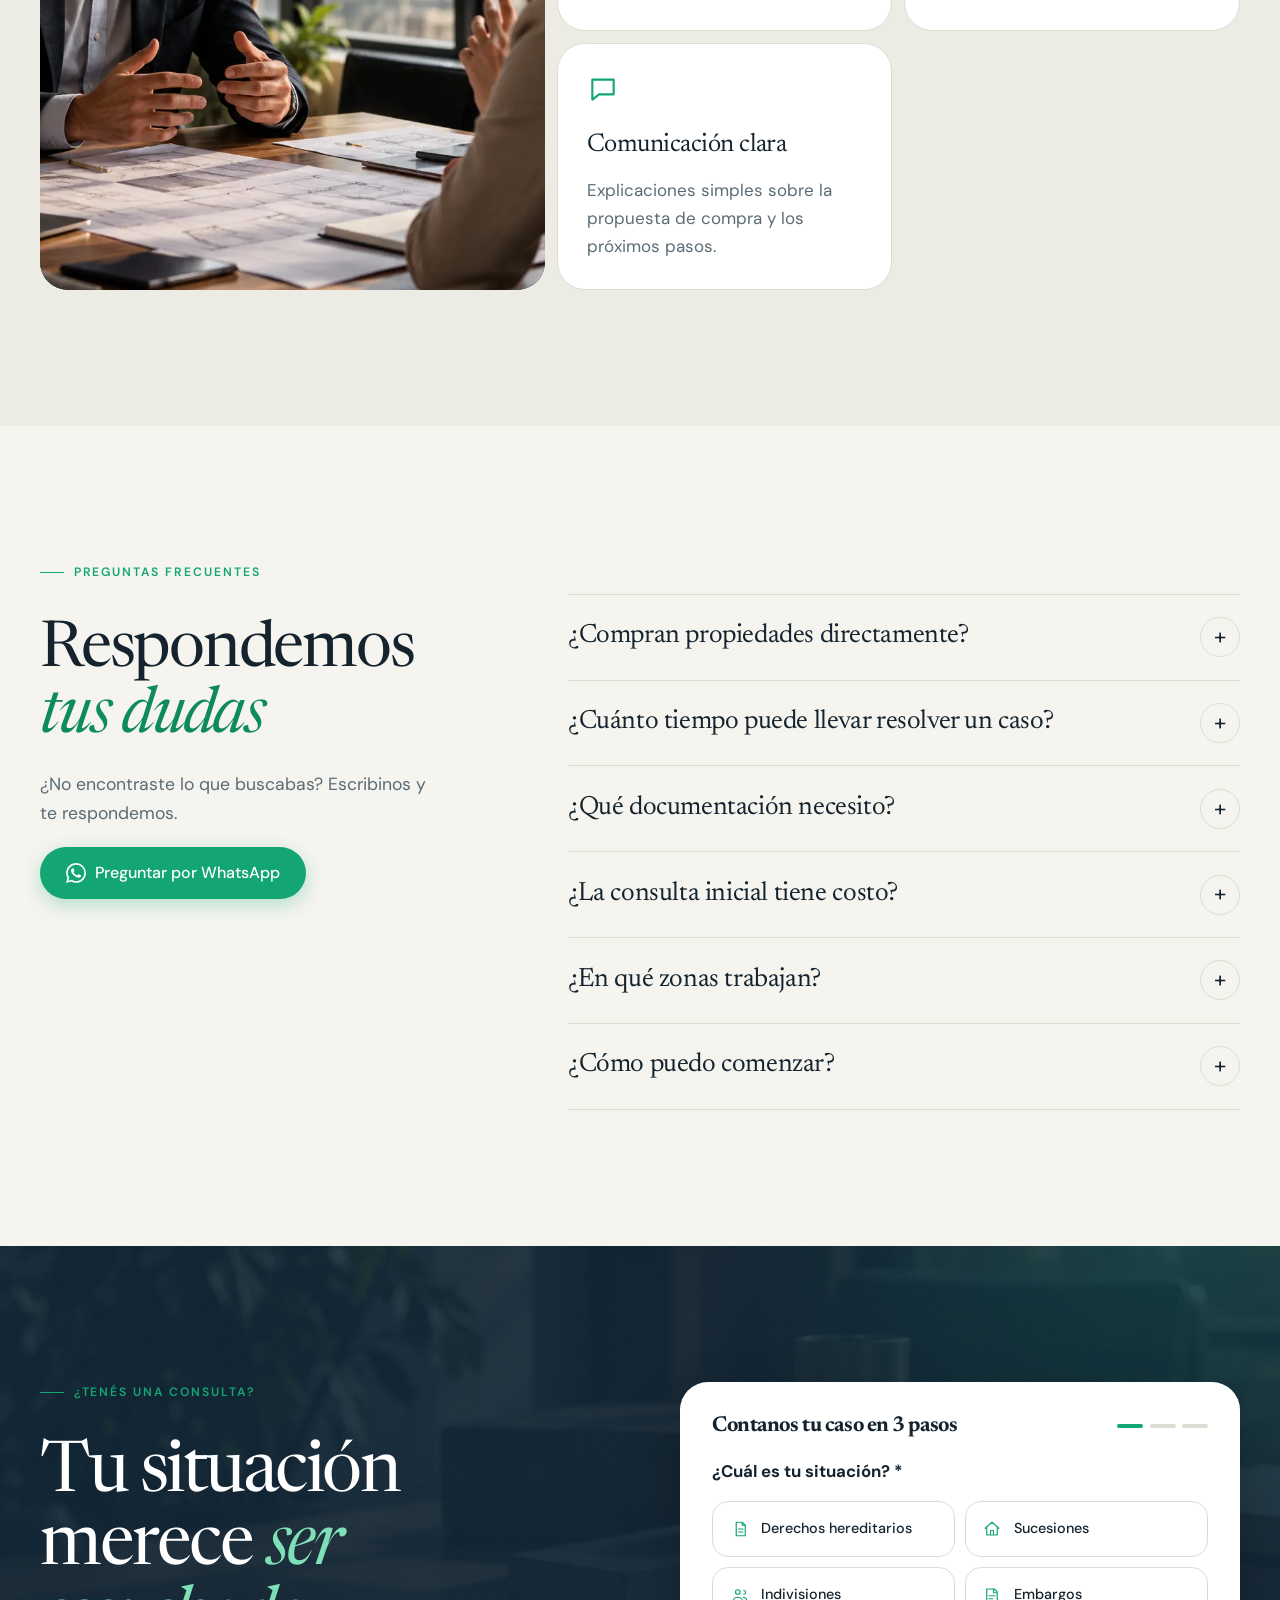
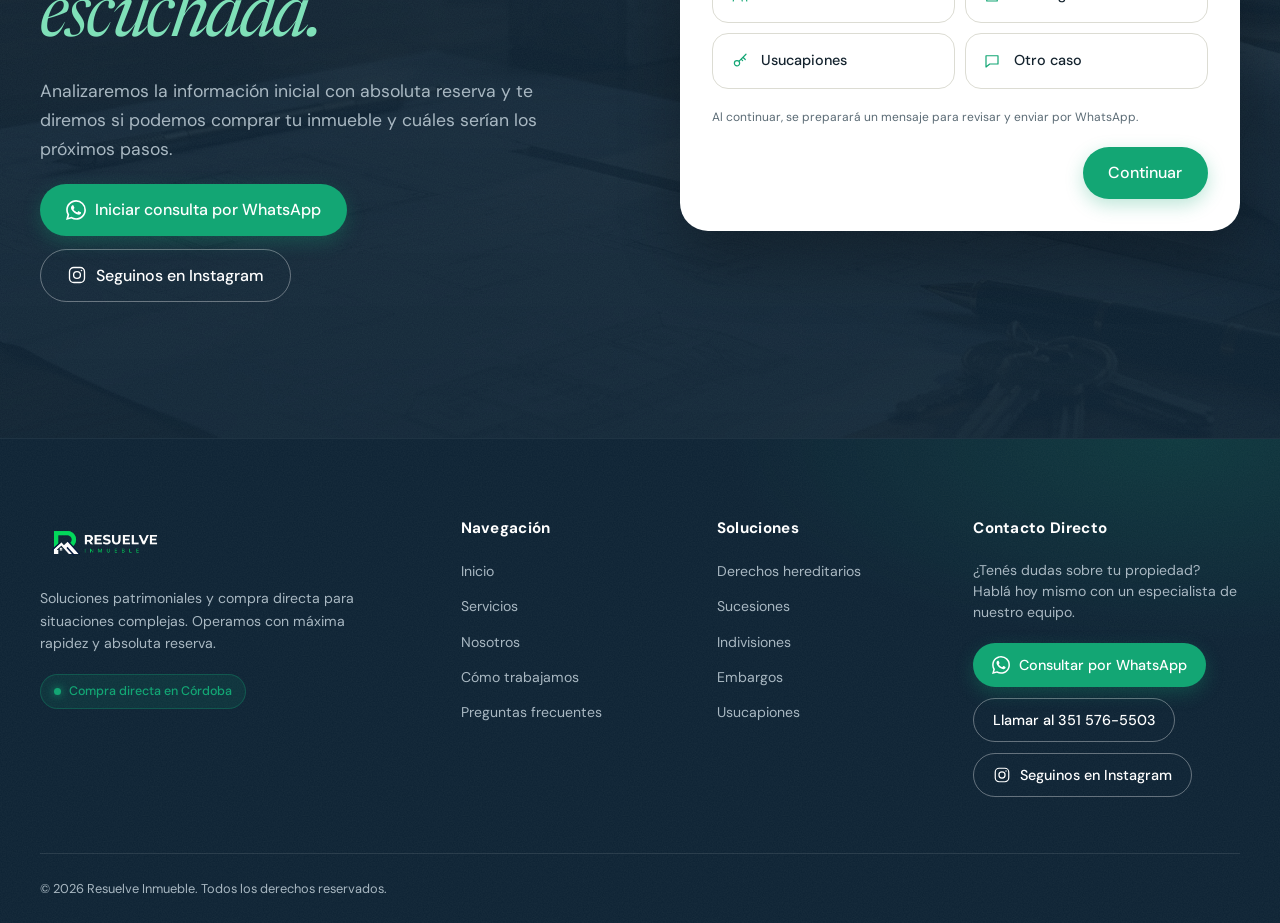
==== commit f2999598: "update index.html" ====
--- a/index.html
+++ b/index.html
@@ -151,7 +151,7 @@
   <div class="container hero-grid">
     <div class="hero-copy">
       <p class="eyebrow" data-in style="--d:.1s">Soluciones patrimoniales</p>
-      <h1 id="hero-title"><span class="line"><span>¿Tu propiedad tiene un <span class="mark">problema?</span></span></span><span class="line"><span class="it" style="--d:.4s">Busquemos cómo <span class="fix">resolverlo</span>.</span></span></h1>
+      <h1 id="hero-title"><span class="line"><span>¿Tu propiedad tiene un <span class="mark">PROBLEMA?</span></span></span><span class="line"><span class="it" style="--d:.4s">Busquemos cómo <span class="fix">RESOLVERLO</span>.</span></span></h1>
       <p class="hero-text" data-in style="--d:.7s">Compramos inmuebles con derechos hereditarios, sucesiones, indivisiones, embargos y usucapiones. Soluciones definitivas con total confidencialidad.</p>
       <div class="hero-actions" data-in style="--d:.9s">
         <a href="https://wa.me/5493516578580" class="btn btn-primary" data-whatsapp><svg class="icon"><use href="#i-whatsapp"/></svg> Consultar mi situación</a>
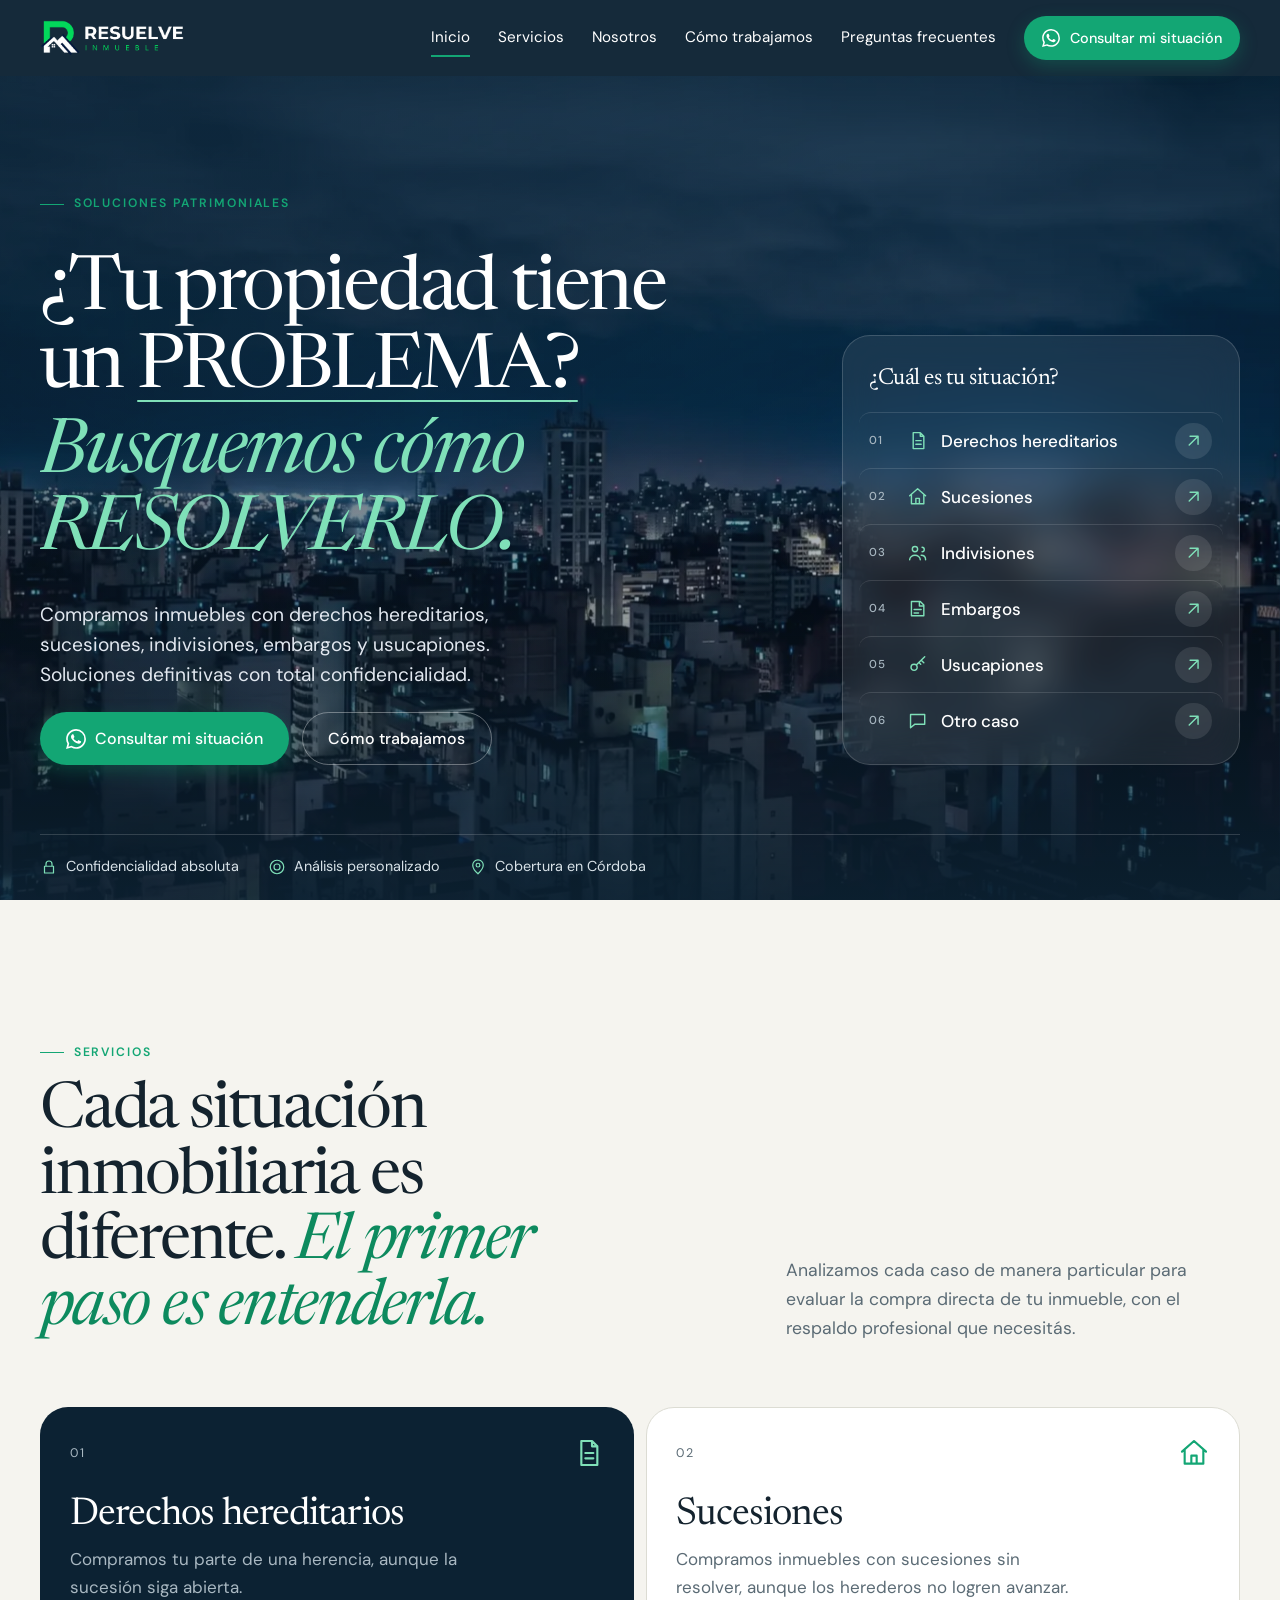
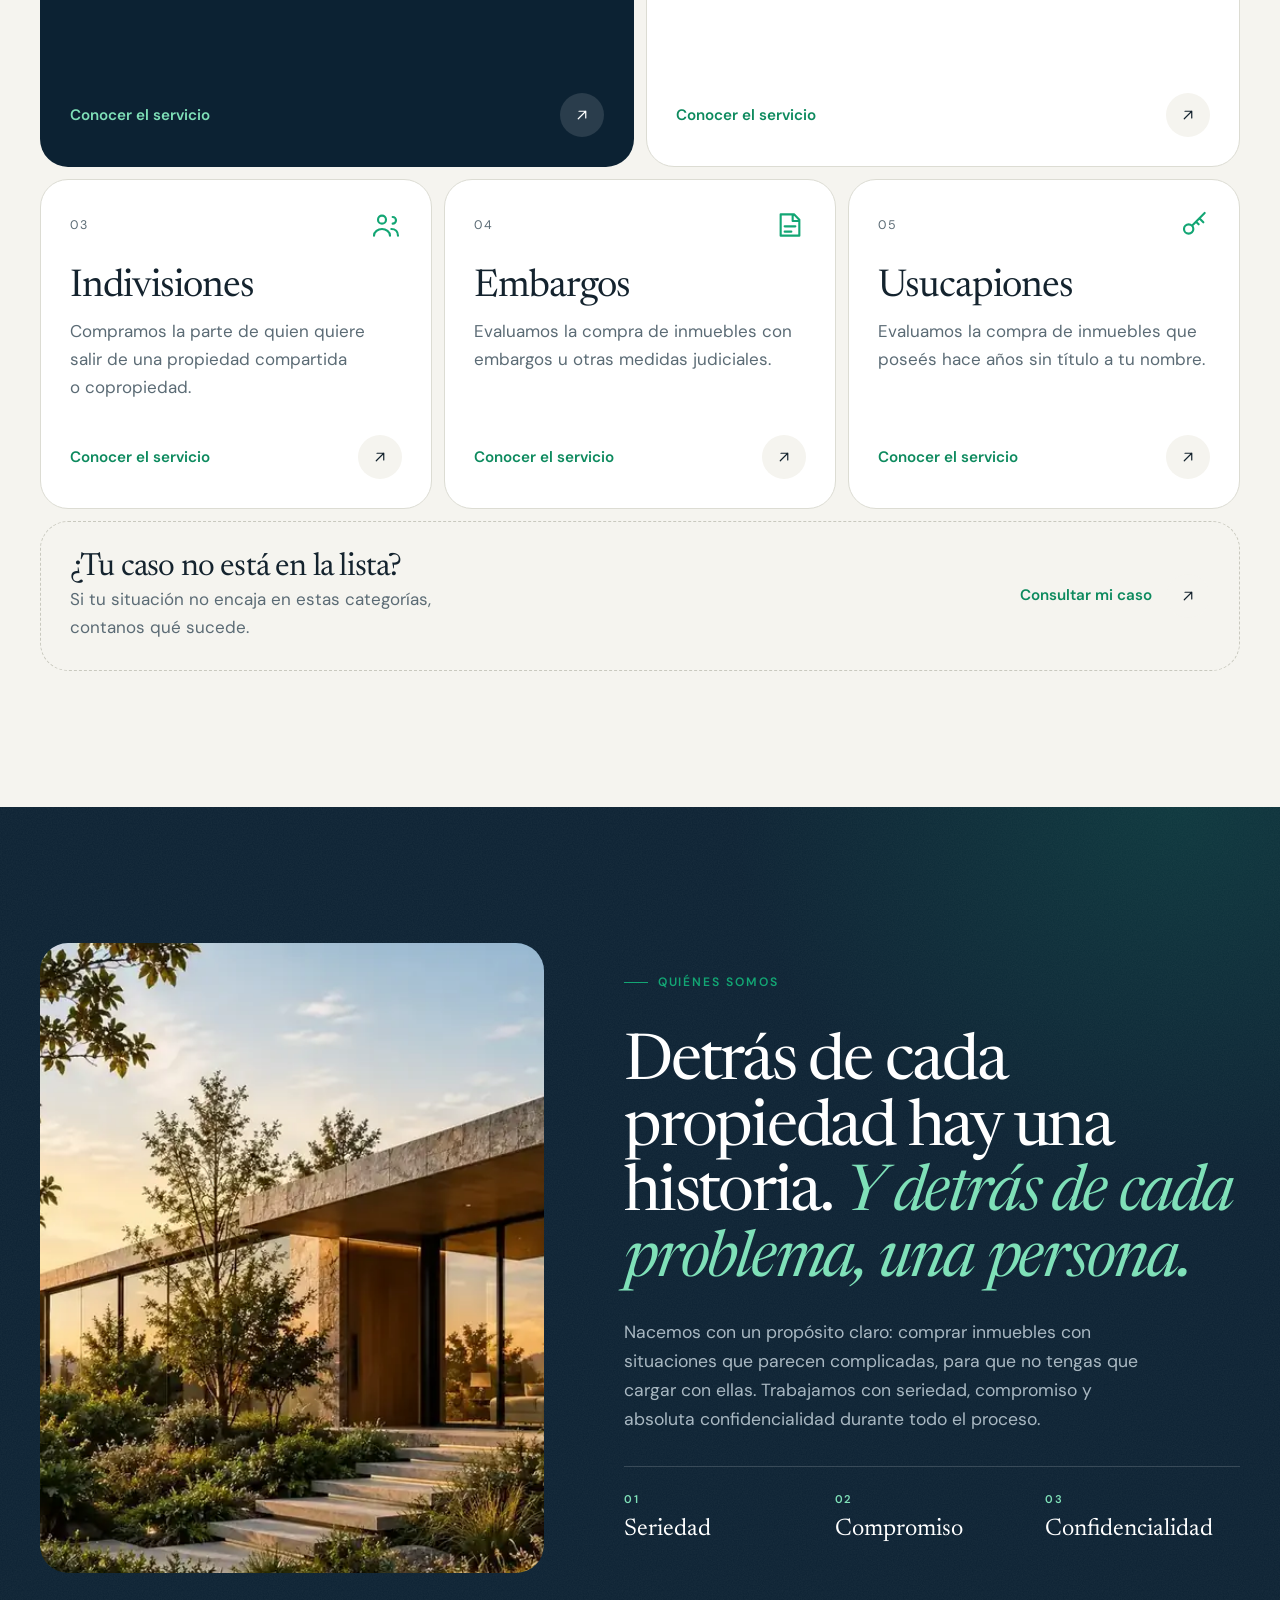
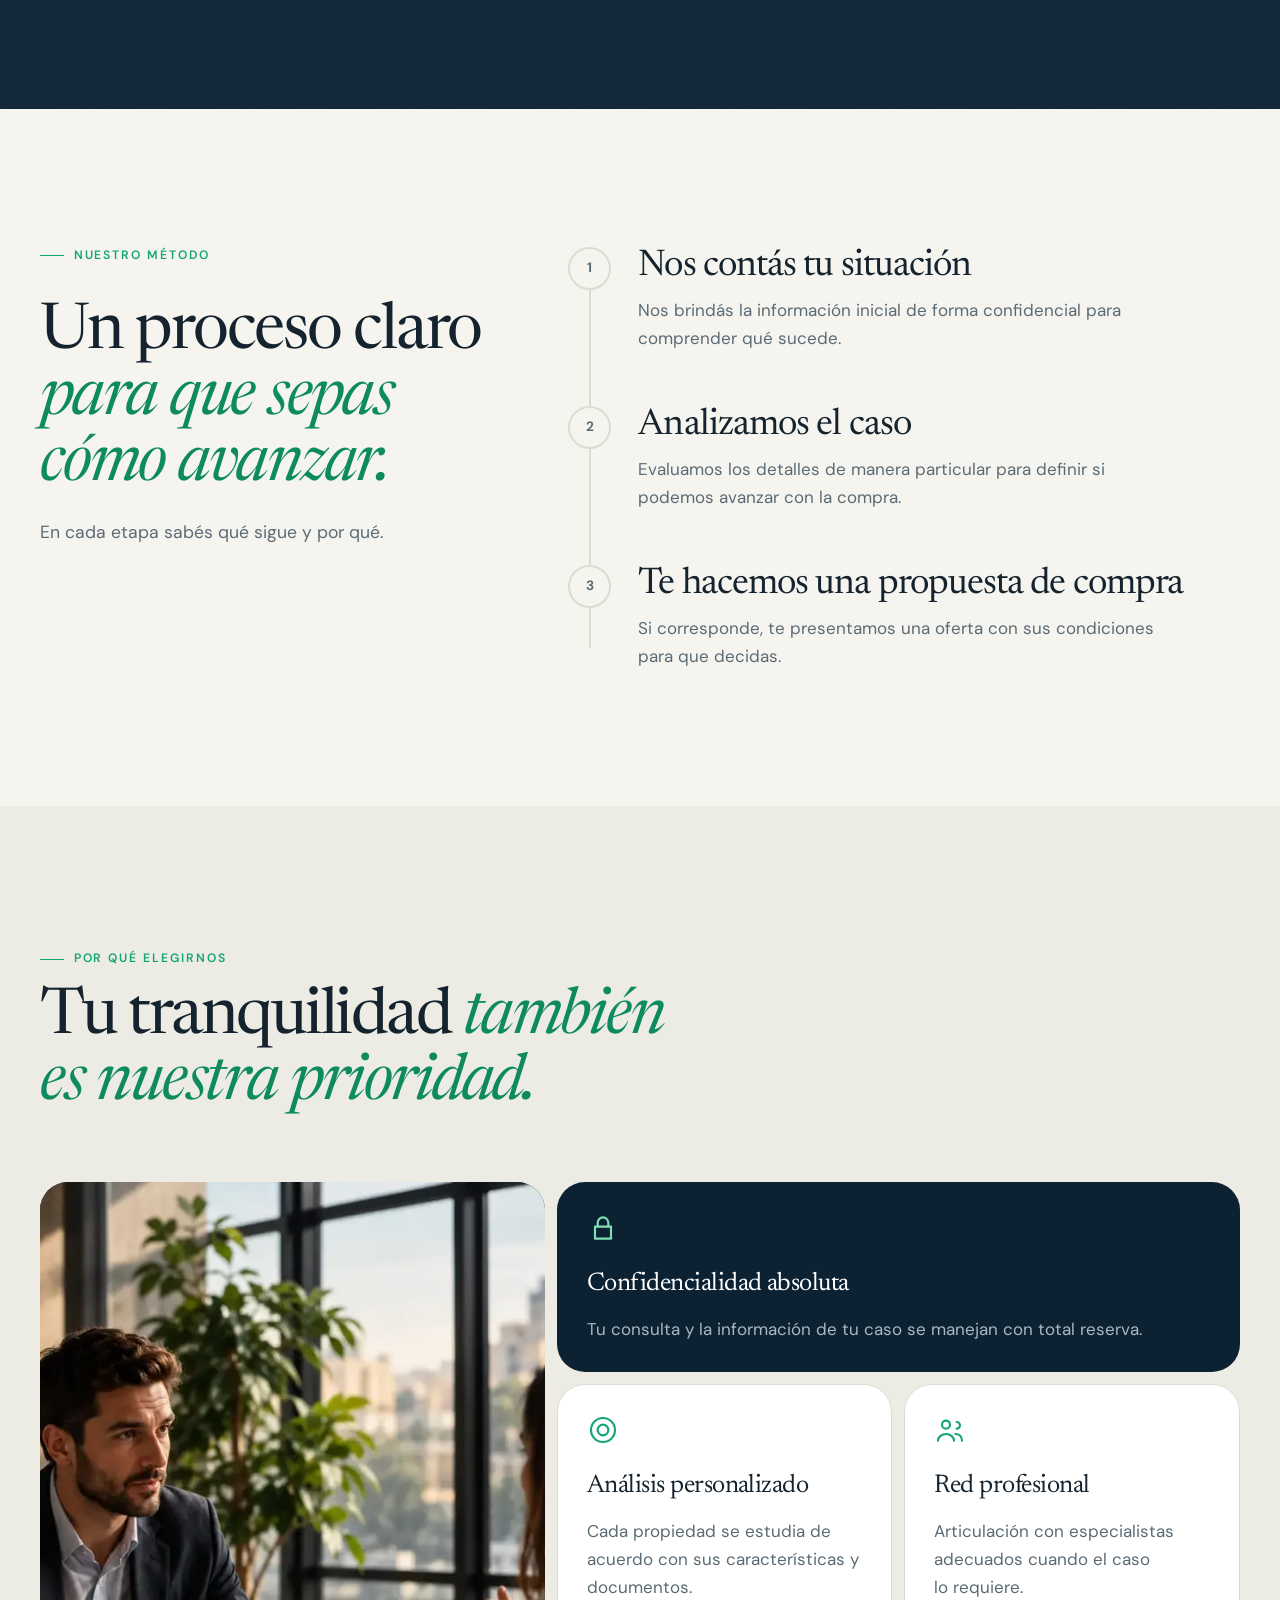
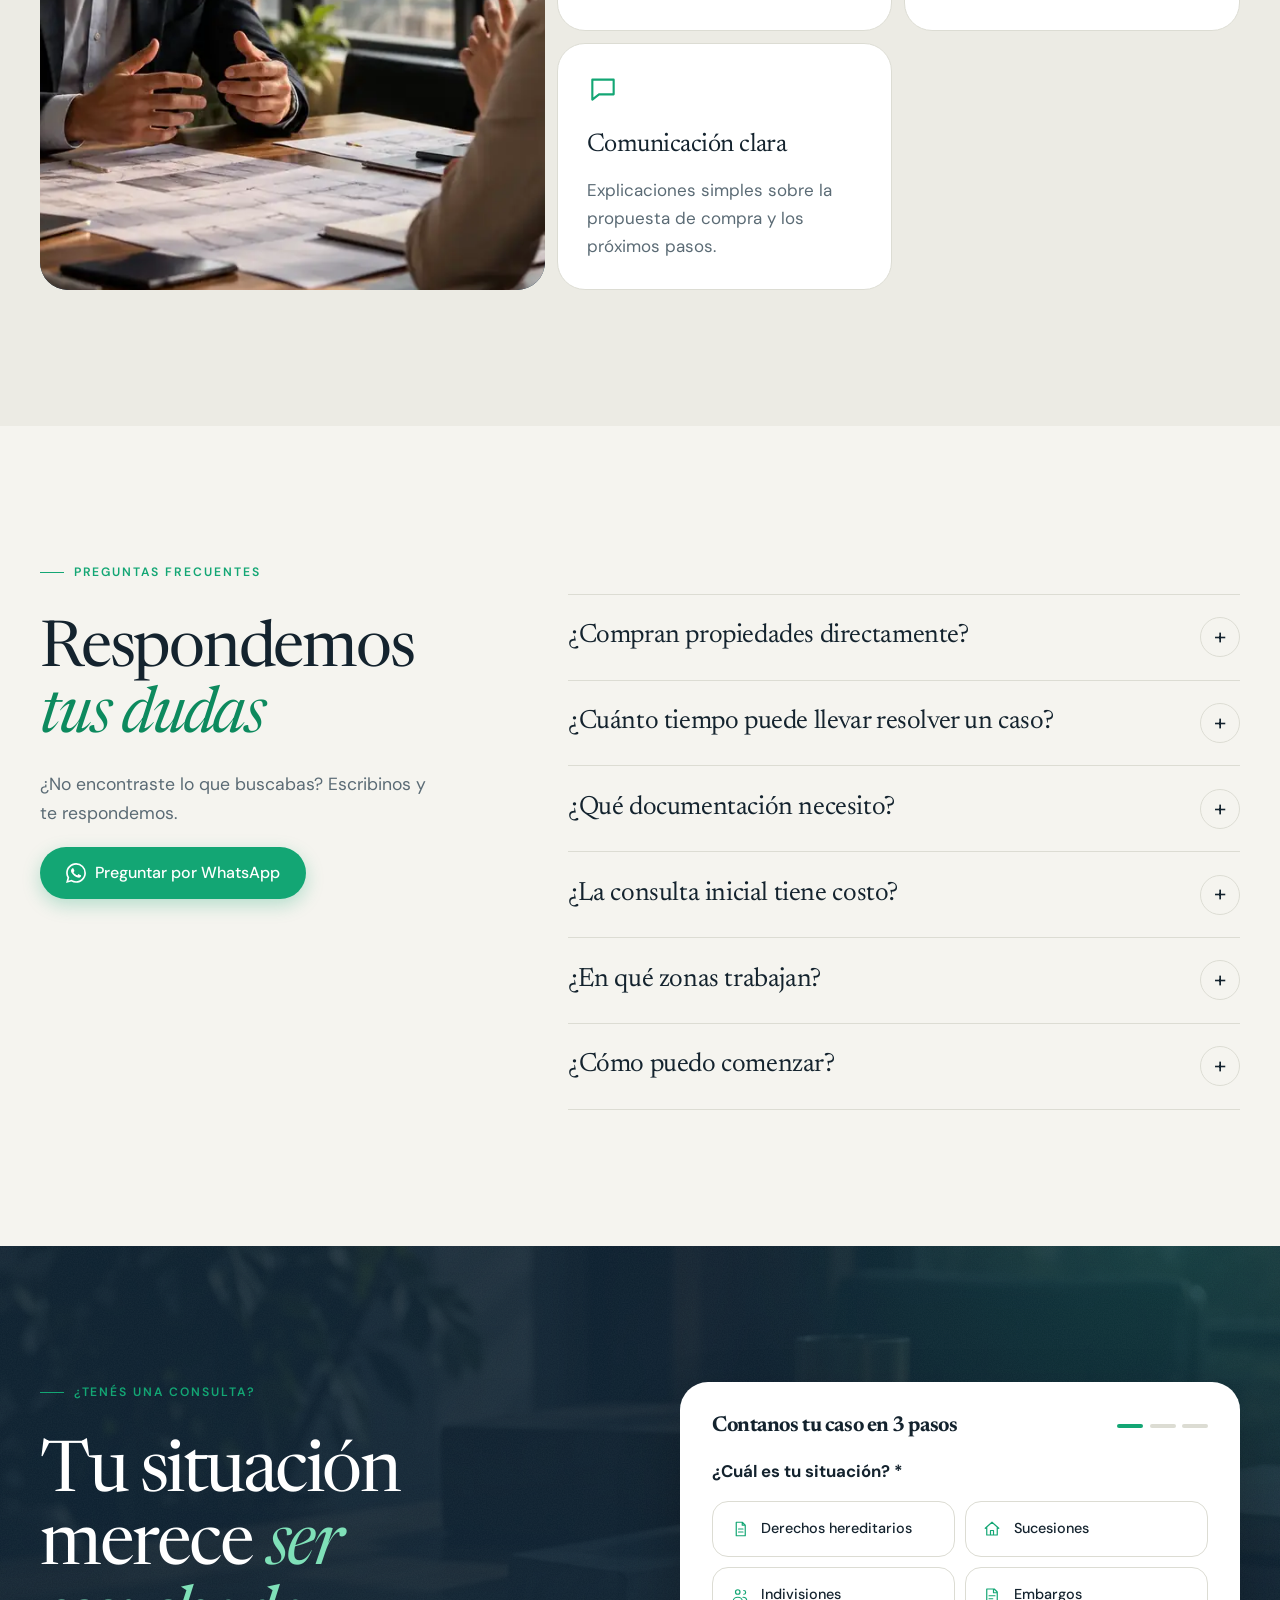
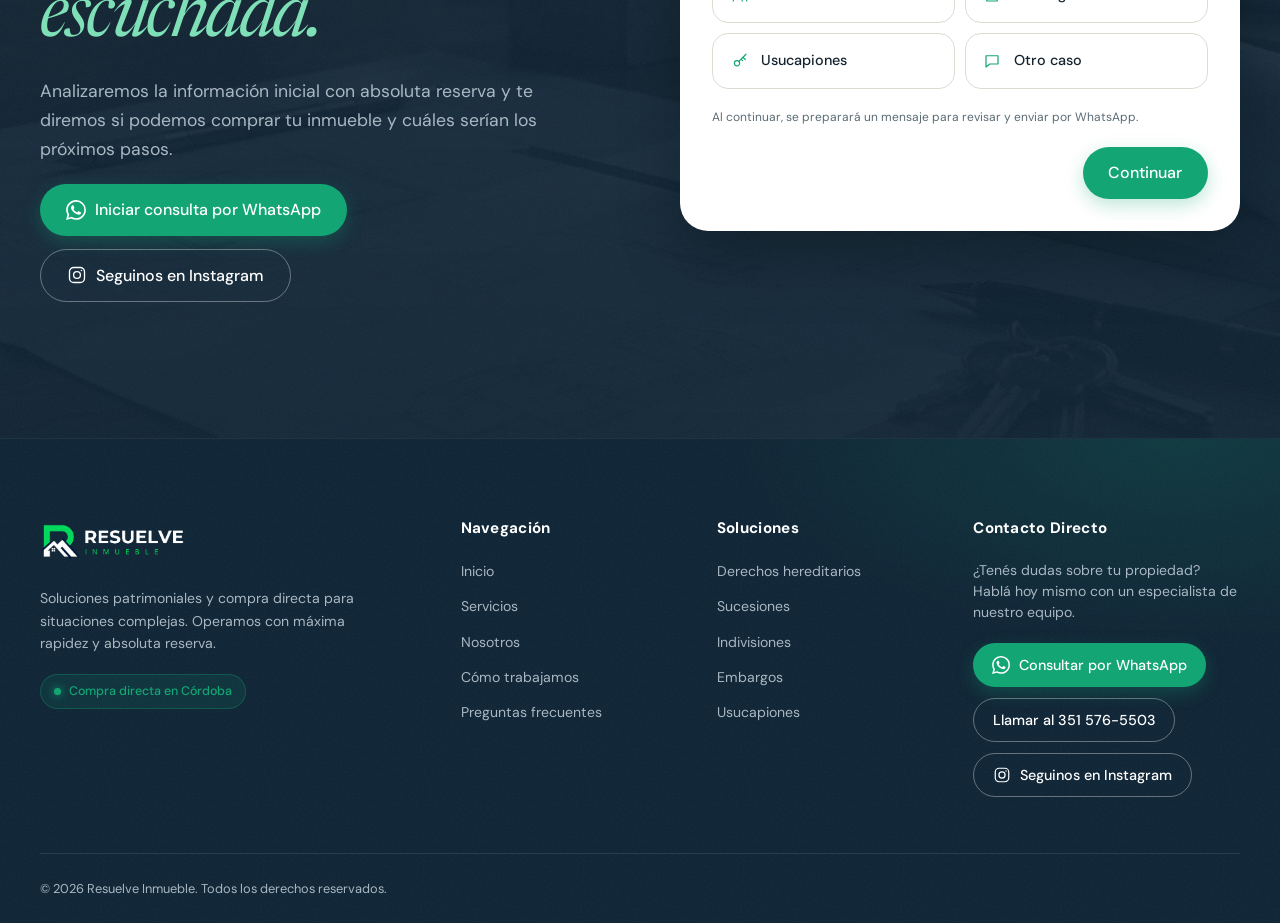
==== commit 6f932d74: "update" ====
--- a/index.html
+++ b/index.html
@@ -20,27 +20,29 @@
   <!-- ===== INICIO: 1. HEAD ===== -->
   <meta charset="UTF-8">
   <meta name="viewport" content="width=device-width, initial-scale=1.0">
-  <title>Resuelve Inmueble | Soluciones para situaciones complejas</title>
+  <title>Compra directa de inmuebles en Córdoba | Resuelve Inmueble</title>
   <meta name="description" content="Compra directa de propiedades con derechos hereditarios, sucesiones, indivisiones, embargos o usucapiones. Consulta confidencial por WhatsApp.">
   <meta name="robots" content="index, follow, max-image-preview:large, max-snippet:-1">
   <meta name="author" content="Resuelve Inmueble">
-  <script>(function(){var d=document.documentElement;try{var f=/[?&]intro/.test(location.search),v=sessionStorage.getItem("resuelve-intro");d.classList.add((v&&!f)||matchMedia("(prefers-reduced-motion:reduce)").matches?"no-intro":"intro-on")}catch(e){d.classList.add("intro-on")}setTimeout(function(){d.classList.remove("intro-on")},6500)})()</script>
+  <script>(function(){var d=document.documentElement;try{var f=/[?&]intro/.test(location.search),v=sessionStorage.getItem("resuelve-intro"),c=navigator.connection;d.classList.add((v&&!f)||matchMedia("(prefers-reduced-motion:reduce)").matches||(c&&c.saveData)?"no-intro":"intro-on")}catch(e){d.classList.add("intro-on")}setTimeout(function(){d.classList.remove("intro-on")},4500)})()</script>
   <meta name="theme-color" content="#0c2233">
   <meta name="format-detection" content="telephone=no">
   <meta name="geo.region" content="AR-X">
   <link rel="canonical" href="https://resuelveinmueble.vercel.app/">
-
-  <link rel="icon" href="favicon.ico" sizes="48x48"><link rel="icon" href="img/icono.png" type="image/png">
+  
+  <link rel="manifest" href="site.webmanifest">
+
+  <link rel="icon" href="favicon.ico" sizes="48x48">
+  <link rel="icon" href="icon-192.png" type="image/png" sizes="192x192">
   <link rel="apple-touch-icon" href="apple-touch-icon.png">
-  <link rel="manifest" href="site.webmanifest">
-
   <link rel="preconnect" href="https://fonts.googleapis.com">
   <link rel="preconnect" href="https://fonts.gstatic.com" crossorigin>
   <link rel="preload" as="image" href="img/heromb.webp" media="(max-width: 768px)" fetchpriority="high">
   <link rel="preload" as="image" href="img/heropc.webp" media="(min-width: 769px)" fetchpriority="high">
-  <link href="https://fonts.googleapis.com/css2?family=DM+Sans:wght@400;500;700&family=Newsreader:ital,opsz,wght@0,6..72,400;0,6..72,500;1,6..72,400&display=swap" rel="stylesheet">
-
-  <!-- Open Graph (WhatsApp, Facebook, LinkedIn). Ideal: og-image.jpg de 1200x630 -->
+  <link rel="preload" as="style" href="https://fonts.googleapis.com/css2?family=DM+Sans:wght@400;500;700&family=Newsreader:ital,opsz,wght@0,6..72,400;0,6..72,500;1,6..72,400&display=swap" onload="this.onload=null;this.rel='stylesheet'">
+  <noscript><link rel="stylesheet" href="https://fonts.googleapis.com/css2?family=DM+Sans:wght@400;500;700&family=Newsreader:ital,opsz,wght@0,6..72,400;0,6..72,500;1,6..72,400&display=swap"></noscript>
+
+  <!-- Open Graph -->
   <meta property="og:type" content="website">
   <meta property="og:site_name" content="Resuelve Inmueble">
   <meta property="og:locale" content="es_AR">
@@ -58,8 +60,8 @@
   <meta name="twitter:image" content="https://resuelveinmueble.vercel.app/img/og-image.jpg">
   <meta name="twitter:image:alt" content="Resuelve Inmueble: soluciones para situaciones complejas">
 
-  <!-- Datos estructurados. Reemplazar dominio y teléfono por los reales -->
-  <script type="application/ld+json">{"@context": "https://schema.org", "@graph": [{"@type": "ProfessionalService", "@id": "https://resuelveinmueble.vercel.app/#organizacion", "name": "Resuelve Inmueble", "url": "https://resuelveinmueble.vercel.app/", "logo": "https://resuelveinmueble.vercel.app/img/logo.png", "image": "https://resuelveinmueble.vercel.app/img/heropc.webp", "description": "Compra directa de propiedades con derechos hereditarios, sucesiones, indivisiones, embargos y usucapiones.", "areaServed": {"@type": "AdministrativeArea", "name": "Córdoba"}, "availableLanguage": "es-AR", "telephone": ["+54-9-351-657-8580", "+54-351-576-5503"], "sameAs": ["https://instagram.com/resuelveinmueble"], "knowsAbout": ["Derechos hereditarios", "Sucesiones", "Indivisiones", "Embargos", "Usucapiones"], "hasOfferCatalog": {"@type": "OfferCatalog", "name": "Soluciones patrimoniales", "itemListElement": [{"@type": "Offer", "itemOffered": {"@type": "Service", "name": "Derechos hereditarios"}}, {"@type": "Offer", "itemOffered": {"@type": "Service", "name": "Sucesiones"}}, {"@type": "Offer", "itemOffered": {"@type": "Service", "name": "Indivisiones"}}, {"@type": "Offer", "itemOffered": {"@type": "Service", "name": "Embargos"}}, {"@type": "Offer", "itemOffered": {"@type": "Service", "name": "Usucapiones"}}]}}, {"@type": "WebSite", "@id": "https://resuelveinmueble.vercel.app/#web", "url": "https://resuelveinmueble.vercel.app/", "name": "Resuelve Inmueble", "inLanguage": "es-AR", "publisher": {"@id": "https://resuelveinmueble.vercel.app/#organizacion"}}, {"@type": "FAQPage", "mainEntity": [{"@type": "Question", "name": "¿Compran propiedades directamente?", "acceptedAnswer": {"@type": "Answer", "text": "Sí, evaluamos la compra directa del inmueble según su estado y su situación legal."}}, {"@type": "Question", "name": "¿Cuánto tiempo puede llevar resolver un caso?", "acceptedAnswer": {"@type": "Answer", "text": "Depende de cada situación particular. Después del análisis inicial te informamos los plazos estimados."}}, {"@type": "Question", "name": "¿Qué documentación necesito?", "acceptedAnswer": {"@type": "Answer", "text": "Para empezar alcanza con contarnos tu situación. Luego te indicamos qué documentos conviene reunir."}}, {"@type": "Question", "name": "¿La consulta inicial tiene costo?", "acceptedAnswer": {"@type": "Answer", "text": "Te informamos todas las condiciones con total transparencia antes de avanzar."}}, {"@type": "Question", "name": "¿En qué zonas trabajan?", "acceptedAnswer": {"@type": "Answer", "text": "Trabajamos únicamente con inmuebles ubicados en la provincia de Córdoba. Podés consultarnos online desde donde estés."}}, {"@type": "Question", "name": "¿Cómo puedo comenzar?", "acceptedAnswer": {"@type": "Answer", "text": "Escribinos por WhatsApp o completá el formulario y te respondemos a la brevedad."}}]}]}</script>
+  <!-- Datos estructurados -->
+  <script type="application/ld+json">{"@context": "https://schema.org", "@graph": [{"@type": "ProfessionalService", "@id": "https://resuelveinmueble.vercel.app/#organizacion", "name": "Resuelve Inmueble", "url": "https://resuelveinmueble.vercel.app/", "logo": "https://resuelveinmueble.vercel.app/img/icono.png", "image": "https://resuelveinmueble.vercel.app/img/heropc.webp", "description": "Compra directa de propiedades con derechos hereditarios, sucesiones, indivisiones, embargos y usucapiones.", "areaServed": {"@type": "AdministrativeArea", "name": "Córdoba"}, "availableLanguage": "es-AR", "telephone": ["+54-9-351-657-8580", "+54-351-576-5503"], "sameAs": ["https://instagram.com/resuelveinmueble"], "knowsAbout": ["Derechos hereditarios", "Sucesiones", "Indivisiones", "Embargos", "Usucapiones"], "hasOfferCatalog": {"@type": "OfferCatalog", "name": "Soluciones patrimoniales", "itemListElement": [{"@type": "Offer", "itemOffered": {"@type": "Service", "name": "Derechos hereditarios"}}, {"@type": "Offer", "itemOffered": {"@type": "Service", "name": "Sucesiones"}}, {"@type": "Offer", "itemOffered": {"@type": "Service", "name": "Indivisiones"}}, {"@type": "Offer", "itemOffered": {"@type": "Service", "name": "Embargos"}}, {"@type": "Offer", "itemOffered": {"@type": "Service", "name": "Usucapiones"}}]}}, {"@type": "WebSite", "@id": "https://resuelveinmueble.vercel.app/#web", "url": "https://resuelveinmueble.vercel.app/", "name": "Resuelve Inmueble", "inLanguage": "es-AR", "publisher": {"@id": "https://resuelveinmueble.vercel.app/#organizacion"}}, {"@type": "FAQPage", "mainEntity": [{"@type": "Question", "name": "¿Compran propiedades directamente?", "acceptedAnswer": {"@type": "Answer", "text": "Sí, evaluamos la compra directa del inmueble según su estado y su situación legal."}}, {"@type": "Question", "name": "¿Cuánto tiempo puede llevar resolver un caso?", "acceptedAnswer": {"@type": "Answer", "text": "Depende de cada situación particular. Después del análisis inicial te informamos los plazos estimados."}}, {"@type": "Question", "name": "¿Qué documentación necesito?", "acceptedAnswer": {"@type": "Answer", "text": "Para empezar alcanza con contarnos tu situación. Luego te indicamos qué documentos conviene reunir."}}, {"@type": "Question", "name": "¿La consulta inicial tiene costo?", "acceptedAnswer": {"@type": "Answer", "text": "Te informamos todas las condiciones con total transparencia antes de avanzar."}}, {"@type": "Question", "name": "¿En qué zonas trabajan?", "acceptedAnswer": {"@type": "Answer", "text": "Trabajamos únicamente con inmuebles ubicados en la provincia de Córdoba. Podés consultarnos online desde donde estés."}}, {"@type": "Question", "name": "¿Cómo puedo comenzar?", "acceptedAnswer": {"@type": "Answer", "text": "Escribinos por WhatsApp o completá el formulario y te respondemos a la brevedad."}}]}]}</script>
 
   <link rel="stylesheet" href="style.css">
   <script src="main.js" defer></script>
@@ -73,9 +75,9 @@
       <svg class="in-city" viewBox="0 0 600 260" role="presentation" focusable="false">
         <defs>
           <linearGradient id="inSp" x1="0" y1="0" x2="0" y2="1"><stop offset="0" stop-color="#ffd27d" stop-opacity=".85"/><stop offset="1" stop-color="#ffd27d" stop-opacity="0"/></linearGradient>
-          <filter id="inBl" x="-80%" y="-80%" width="260%" height="260%"><feGaussianBlur stdDeviation="8"/></filter>
+          <radialGradient id="inGl"><stop offset="0" stop-color="#ffc766" stop-opacity=".55"/><stop offset="1" stop-color="#ffc766" stop-opacity="0"/></radialGradient>
         </defs>
-        <g fill="#fff"><circle class="st" style="--d:0.00s" cx="60" cy="30" r="1.2"/><circle class="st" style="--d:0.37s" cx="150" cy="14" r="1.2"/><circle class="st" style="--d:0.74s" cx="250" cy="42" r="1.2"/><circle class="st" style="--d:1.11s" cx="420" cy="24" r="1.2"/><circle class="st" style="--d:1.48s" cx="520" cy="52" r="1.2"/><circle class="st" style="--d:1.85s" cx="566" cy="18" r="1.2"/><circle class="st" style="--d:2.22s" cx="330" cy="10" r="1.2"/></g>
+        <g class="in-stars" fill="#fff"><circle cx="60" cy="30" r="1.2"/><circle cx="150" cy="14" r="1.2"/><circle cx="250" cy="42" r="1.2"/><circle cx="420" cy="24" r="1.2"/><circle cx="520" cy="52" r="1.2"/><circle cx="566" cy="18" r="1.2"/><circle cx="330" cy="10" r="1.2"/></g>
         <g fill="#0e2638"><rect x="18" y="176" width="36" height="44"/><rect x="58" y="158" width="28" height="62"/><rect x="512" y="168" width="34" height="52"/><rect x="548" y="148" width="30" height="72"/></g>
         <g fill="#10293c" stroke="#fff" stroke-opacity=".07"><path d="M96 220V174L140 142L184 174V220Z"/><path d="M416 220V178L466 146L516 178V220Z"/></g>
         <g fill="#15324a"><rect x="122" y="178" width="16" height="18" rx="1"/><rect x="142" y="178" width="16" height="18" rx="1"/><rect x="448" y="182" width="16" height="18" rx="1"/><rect x="468" y="182" width="16" height="18" rx="1"/></g>
@@ -83,14 +85,14 @@
         <rect x="336" y="70" width="18" height="44" fill="#143349"/>
         <path d="M212 128L300 56L388 128Z" fill="#163a54" stroke="#fff" stroke-opacity=".1"/>
         <rect x="230" y="124" width="140" height="96" fill="#123049" stroke="#fff" stroke-opacity=".1"/>
-        <g filter="url(#inBl)"><rect class="wg" style="--d:0.55s" x="284" y="79" width="32" height="36" rx="15"/><rect class="wg" style="--d:0.85s" x="241" y="143" width="40" height="44" rx="6"/><rect class="wg" style="--d:1.1s" x="319" y="143" width="40" height="44" rx="6"/><rect class="wg" style="--d:1.4s" x="281" y="161" width="38" height="64" rx="6"/></g>
-        <g><rect class="wf" style="--d:0.55s" x="289" y="84" width="22" height="26" rx="11"/><rect class="wf" style="--d:0.85s" x="246" y="148" width="30" height="34" rx="2"/><rect class="wf" style="--d:1.1s" x="324" y="148" width="30" height="34" rx="2"/><rect class="wf" style="--d:1.4s" x="286" y="166" width="28" height="54" rx="2"/></g>
+        <g fill="url(#inGl)"><circle class="wg" style="--d:.45s" cx="300" cy="97" r="34"/><circle class="wg" style="--d:.7s" cx="261" cy="165" r="38"/><circle class="wg" style="--d:.9s" cx="339" cy="165" r="38"/><circle class="wg" style="--d:1.15s" cx="300" cy="193" r="42"/></g>
+        <g fill="#1c3c56"><rect class="wf" style="--d:.45s" x="289" y="84" width="22" height="26" rx="11"/><rect class="wf" style="--d:.7s" x="246" y="148" width="30" height="34" rx="2"/><rect class="wf" style="--d:.9s" x="324" y="148" width="30" height="34" rx="2"/><rect class="wf" style="--d:1.15s" x="286" y="166" width="28" height="54" rx="2"/></g>
         <line x1="0" y1="220" x2="600" y2="220" stroke="#fff" stroke-opacity=".16"/>
       </svg>
     </div>
   </div>
   <div class="in-fg">
-    <div class="in-brand"><img src="img/logo.png" alt="" width="440" height="440"></div>
+    <div class="in-brand"><img src="img/logo.webp" alt="" width="842" height="210" decoding="async"></div>
     <p class="in-tag">Soluciones patrimoniales</p>
   </div>
 </div>
@@ -117,7 +119,7 @@
 <header class="site-header" id="site-header">
   <div class="container header-inner">
     <a href="#inicio" class="brand" aria-label="Resuelve Inmueble, ir al inicio">
-      <img src="img/logo.png" alt="Logo Resuelve Inmueble" class="brand-img">
+      <img src="img/logo.webp" alt="Logo Resuelve Inmueble" class="brand-img" width="842" height="210">
     </a>
 
     <button class="menu-toggle" id="menu-toggle" aria-expanded="false" aria-controls="main-nav" aria-label="Abrir menú">
@@ -173,7 +175,6 @@
 </section>
 <!-- ===== FIN: 4. HERO ===== -->
 <!-- ===== INICIO: 4b. EVALUÁ TU CASO ===== -->
-<!-- Oculta hasta que el equipo legal apruebe el contenido (ver evaluar-contenido.js) -->
 <section class="section eval" id="evaluar" aria-labelledby="eval-title" hidden>
   <div class="container">
     <div class="sec-head">
@@ -339,7 +340,7 @@
       <p class="sec-lead">Analizaremos la información inicial con absoluta reserva y te diremos si podemos comprar tu inmueble y cuáles serían los próximos pasos.</p>
       <div class="cta-actions">
         <a href="https://wa.me/5493516578580" class="btn btn-primary" data-whatsapp><svg class="icon"><use href="#i-whatsapp"/></svg> Iniciar consulta por WhatsApp</a>
-        <a href="https://instagram.com/resuelveinmueble?exln=aXB5dzc3cDE4cGMy" class="btn btn-ghost" target="_blank" rel="noopener noreferrer" data-instagram><svg class="icon"><use href="#i-instagram"/></svg> Seguinos en Instagram</a>
+        <a href="https://instagram.com/resuelveinmueble" class="btn btn-ghost" target="_blank" rel="noopener noreferrer" data-instagram><svg class="icon"><use href="#i-instagram"/></svg> Seguinos en Instagram</a>
       </div>
     </div>
     <form class="form mform" id="contact-form" novalidate>
@@ -375,7 +376,7 @@
       <!-- Columna 1: Branding y Propósito -->
       <div class="footer-brand">
         <a href="#inicio" class="brand" aria-label="Resuelve Inmueble, ir al inicio">
-          <img src="img/logo.png" alt="Logo Resuelve Inmueble" class="brand-img">
+          <img src="img/logo.webp" alt="Logo Resuelve Inmueble" class="brand-img" width="842" height="210">
         </a>
         <p class="footer-desc">Soluciones patrimoniales y compra directa para situaciones complejas. Operamos con máxima rapidez y absoluta reserva.</p>
         <div class="footer-badge">
@@ -418,10 +419,10 @@
           <a href="https://wa.me/5493516578580" class="btn btn-primary btn-sm footer-btn" data-whatsapp>
             <svg class="icon"><use href="#i-whatsapp"/></svg> Consultar por WhatsApp
           </a>
-          <a href="tel:3515765503" class="btn btn-ghost btn-sm footer-btn">
+          <a href="tel:+543515765503" class="btn btn-ghost btn-sm footer-btn">
             Llamar al 351 576-5503
           </a>
-          <a href="https://instagram.com/resuelveinmueble?exln=aXB5dzc3cDE4cGMy" class="btn btn-ghost btn-sm footer-btn" target="_blank" rel="noopener noreferrer" data-instagram>
+          <a href="https://instagram.com/resuelveinmueble" class="btn btn-ghost btn-sm footer-btn" target="_blank" rel="noopener noreferrer" data-instagram>
             <svg class="icon"><use href="#i-instagram"/></svg> Seguinos en Instagram
           </a>
         </div>
--- a/style.css
+++ b/style.css
@@ -90,7 +90,7 @@
 /* Logo: tamaño real (sin transform: scale, que es lo que lo deja borroso).
    Cambiá --logo-h para agrandarlo o achicarlo; se centra solo en el header. */
 .brand-img {
-  --logo-h: 128px;
+  --logo-h: 30px;
   height: var(--logo-h);
   width: auto;
   max-width: calc(100vw - 6.5rem);
@@ -101,7 +101,7 @@
 }
 
 @media (min-width: 769px) {
-  .brand-img { --logo-h: 160px; }
+  .brand-img { --logo-h: 36px; }
 }
 
 .main-nav { display: flex; align-items: center; gap: 1.75rem; font-size: .85rem; }
@@ -308,7 +308,7 @@
 }
 
 .footer-brand .brand-img {
-  --logo-h: 130px;
+  --logo-h: 36px;
   height: var(--logo-h);
   margin-block: calc((52px - var(--logo-h)) / 2);
 }
@@ -634,14 +634,13 @@
 
 /* =========================================================
    17. ESPACIOS PARA IMÁGENES (se completan al recibir el material)
-   Antes de publicar, si faltan imágenes, descomentar la línea de abajo:
-   .img-slot.is-empty { display: none; }
+   Si falta la foto, el espacio se oculta solo y el texto ocupa todo el ancho.
+   Al subir img/servicios/<servicio>-hero.webp y -detalle.webp aparecen automáticamente.
    ========================================================= */
 .img-slot { position: relative; width: 100%; aspect-ratio: 4 / 3; margin: 0; overflow: hidden; border-radius: var(--radius); background: linear-gradient(155deg, var(--navy-2), var(--navy)); box-shadow: 0 8px 24px rgba(0,0,0,.08); }
 .img-slot img { position: absolute; inset: 0; width: 100%; height: 100%; object-fit: cover; }
-.img-slot.is-empty { outline: 1.5px dashed rgba(169,184,194,.55); outline-offset: -10px; }
-.img-slot.is-empty img { display: none; }
-.img-slot.is-empty::after { content: attr(data-label); position: absolute; inset: 0; display: grid; place-content: center; padding: 1.5rem; text-align: center; white-space: pre-line; color: var(--muted-light); font-size: .8rem; line-height: 1.7; }
+.img-slot.is-empty { display: none; }
+.page-hero .page-hero-grid:has(.img-slot.is-empty), .duo:has(.img-slot.is-empty) { grid-template-columns: 1fr; }
 .page-hero .page-hero-grid { grid-template-columns: 1.1fr .9fr; align-items: center; justify-items: stretch; gap: clamp(2rem, 5vw, 4rem); }
 .page-hero-text { display: grid; gap: 1.2rem; justify-items: start; }
 @media (max-width: 960px) { .page-hero .page-hero-grid { grid-template-columns: 1fr; } }
@@ -972,33 +971,30 @@
   .eval-cols { grid-template-columns: 1.2fr .8fr; gap: 2.4rem; }
 }
 
-/* ===== Pantalla de entrada: la casa que se enciende ===== */
+/* ===== Pantalla de entrada: la casa que se enciende (ligera: solo opacity/transform, sin filtros ni bucles) ===== */
 .no-intro #intro { display: none; }
 html.intro-on { overflow: hidden; }
 .intro-on .hero [data-in], .intro-on .hero .line > span, .intro-on .hero-bg img { animation-play-state: paused !important; }
-#intro { --W: min(440px, 82vw); --sw: min(560px, 92vw); --sh: calc(var(--sw) * .4333); --lh: calc(var(--W) * .1934); position: fixed; inset: 0; z-index: 300; display: grid; place-items: center; overflow: hidden; background: var(--navy); color: #fff; animation: inout .75s cubic-bezier(.7,0,.2,1) 3s both; }
-#intro.skip { animation: inout2 .45s cubic-bezier(.7,0,.2,1) both; }
+#intro { --W: min(358px, 66vw); --sw: min(560px, 92vw); --sh: calc(var(--sw) * .4333); --lh: calc(var(--W) * .2494); position: fixed; inset: 0; z-index: 300; display: grid; place-items: center; overflow: hidden; background: var(--navy); color: #fff; contain: strict; will-change: transform; animation: inout .6s cubic-bezier(.7,0,.2,1) 2.8s both; }
+#intro.skip { animation: inout .4s cubic-bezier(.7,0,.2,1) both; }
 .in-c { grid-area: 1 / 1; position: relative; z-index: 1; }
-.in-stage { position: relative; width: var(--sw); opacity: 0; animation: inop .6s ease .1s forwards, inup .7s cubic-bezier(.2,.8,.2,1) 1.75s forwards; }
+.in-stage { position: relative; width: var(--sw); opacity: 0; animation: inop .5s ease .1s forwards, inup .6s cubic-bezier(.2,.8,.2,1) 1.6s forwards; }
 .in-city { position: relative; display: block; width: 100%; height: auto; overflow: visible; }
-.in-aura { position: absolute; left: 50%; top: 50%; width: 150%; aspect-ratio: 1; translate: -50% -50%; background: radial-gradient(closest-side, rgba(255,190,100,.34), rgba(255,190,100,.12) 45%, transparent 70%); opacity: 0; transform: scale(.35); animation: inaura 1.4s ease-out 1.2s forwards; pointer-events: none; }
-.in-city .wf { fill: #1c3c56; animation: inwin .5s ease var(--d) forwards; }
-.in-city .wg { fill: #ffc766; opacity: 0; animation: inglow .6s ease var(--d) forwards; }
-.in-city .in-spill { opacity: 0; animation: inop .8s ease 1.45s forwards; }
-.in-city .st { opacity: .15; animation: intw 2.2s ease-in-out var(--d) infinite alternate; }
+.in-aura { position: absolute; left: 50%; top: 50%; width: 150%; aspect-ratio: 1; translate: -50% -50%; background: radial-gradient(closest-side, rgba(255,190,100,.34), rgba(255,190,100,.12) 45%, transparent 70%); opacity: 0; transform: scale(.35); will-change: transform, opacity; animation: inaura 1.2s ease-out 1s forwards; pointer-events: none; }
+.in-city .in-stars { opacity: 0; animation: inop 1s ease .3s forwards; }
+.in-city .wf { animation: inwin .45s ease var(--d) forwards; }
+.in-city .wg { opacity: 0; animation: inop .5s ease var(--d) forwards; }
+.in-city .in-spill { opacity: 0; animation: inop .7s ease 1.2s forwards; }
 .in-fg { grid-area: 1 / 1; position: relative; z-index: 3; display: grid; place-items: center; }
 .in-fg > * { grid-area: 1 / 1; }
-.in-brand { opacity: 0; translate: 0 calc((var(--sh) + 28px) / 2); animation: inbrand .8s cubic-bezier(.2,.8,.2,1) 1.9s both; }
+.in-brand { opacity: 0; translate: 0 calc((var(--sh) + 28px) / 2); animation: inbrand .7s cubic-bezier(.2,.8,.2,1) 1.7s both; }
 .in-brand img { display: block; width: var(--W); height: auto; }
-.in-tag { translate: 0 calc((var(--sh) + 28px) / 2 + var(--lh) / 2 + 24px); opacity: 0; font-size: .72rem; font-weight: 500; letter-spacing: .28em; text-transform: uppercase; color: rgba(255,255,255,.6); animation: inop .7s ease 2.3s forwards; }
+.in-tag { translate: 0 calc((var(--sh) + 28px) / 2 + var(--lh) / 2 + 24px); opacity: 0; font-size: .72rem; font-weight: 500; letter-spacing: .28em; text-transform: uppercase; color: rgba(255,255,255,.6); animation: inop .6s ease 2.05s forwards; }
 @keyframes inout { to { transform: translateY(-100%); } }
-@keyframes inout2 { to { transform: translateY(-100%); } }
 @keyframes inop { to { opacity: 1; } }
 @keyframes inup { to { transform: translateY(calc((28px + var(--lh)) / -2)); } }
 @keyframes inwin { to { fill: #ffd27d; } }
-@keyframes inglow { to { opacity: .85; } }
 @keyframes inaura { to { opacity: 1; transform: scale(1); } }
-@keyframes intw { to { opacity: .65; } }
 @keyframes inbrand { from { opacity: 0; transform: translateY(10px) scale(.96); } to { opacity: 1; transform: none; } }
 @media (max-width: 600px) { #intro { --sh: calc(var(--sw) * .65); } .in-city { width: 150%; margin-left: -25%; } }
 @media (prefers-reduced-motion: reduce) { #intro { display: none; } }
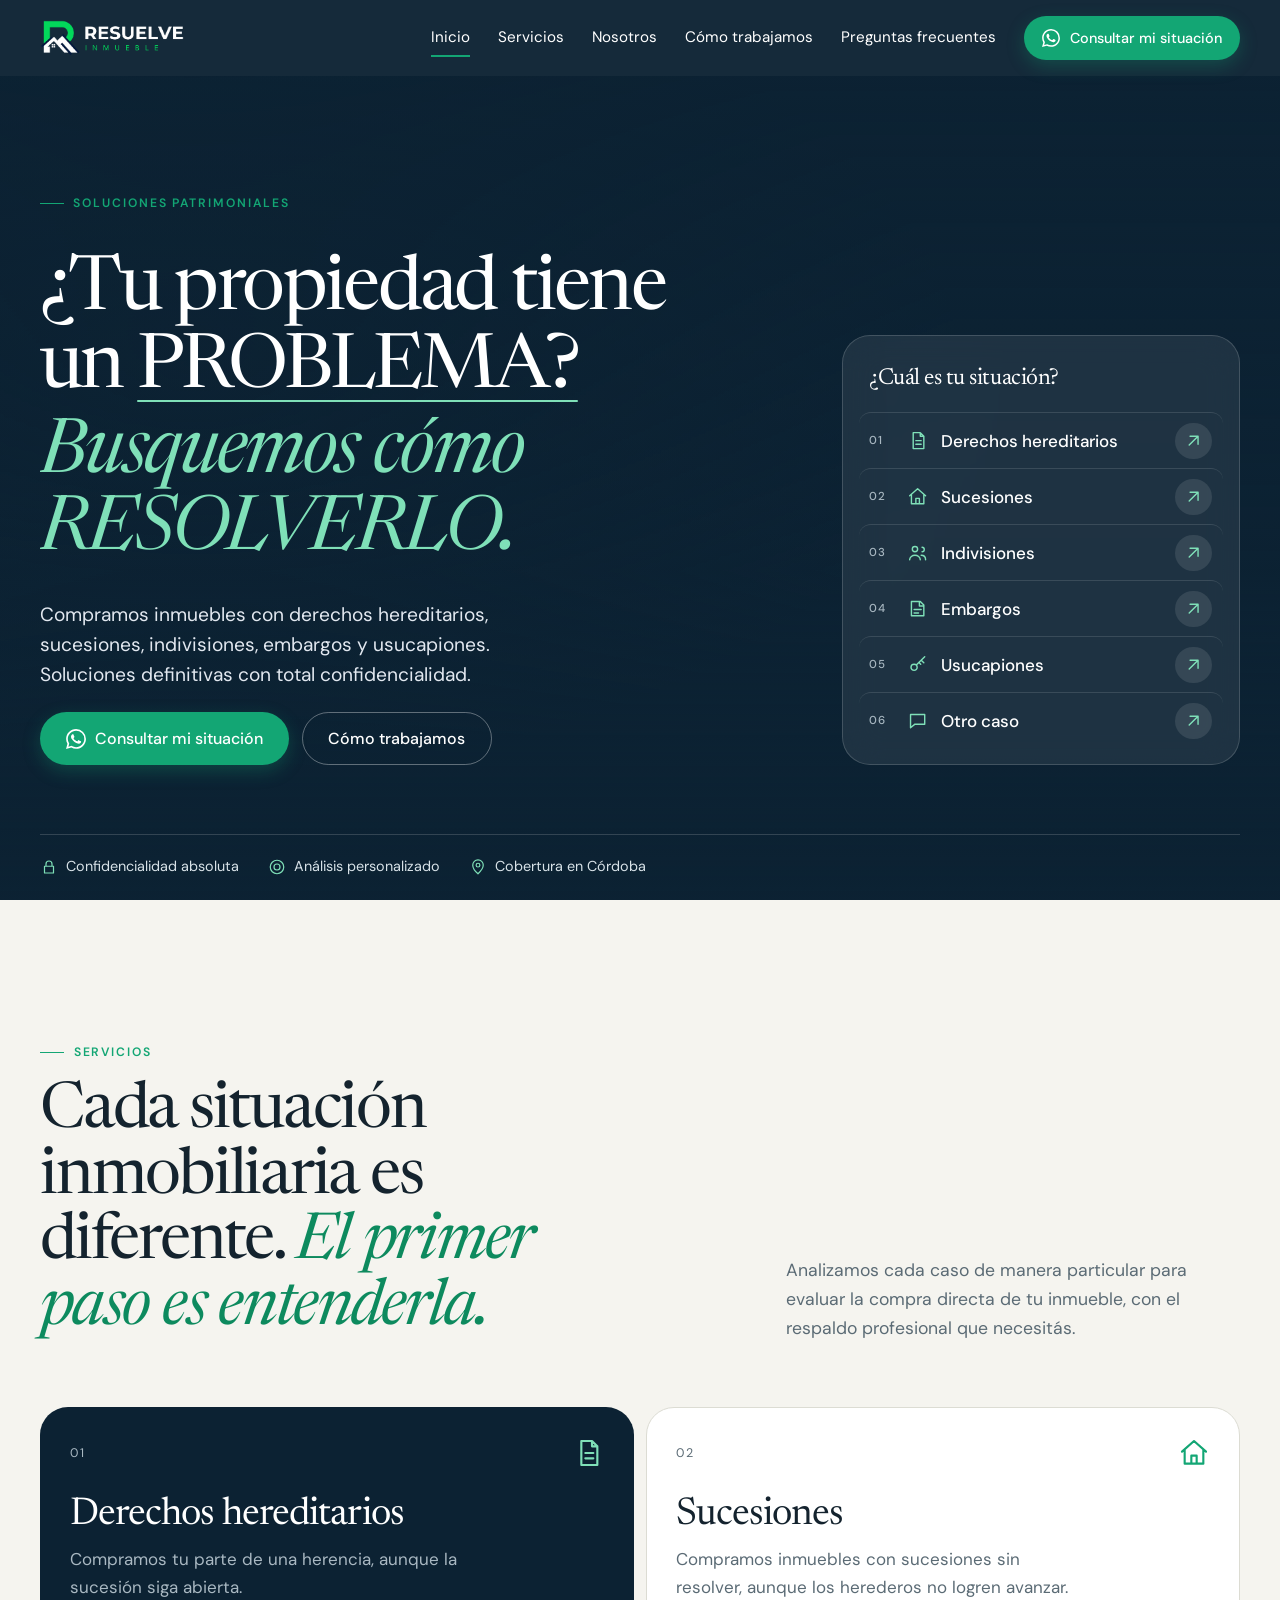
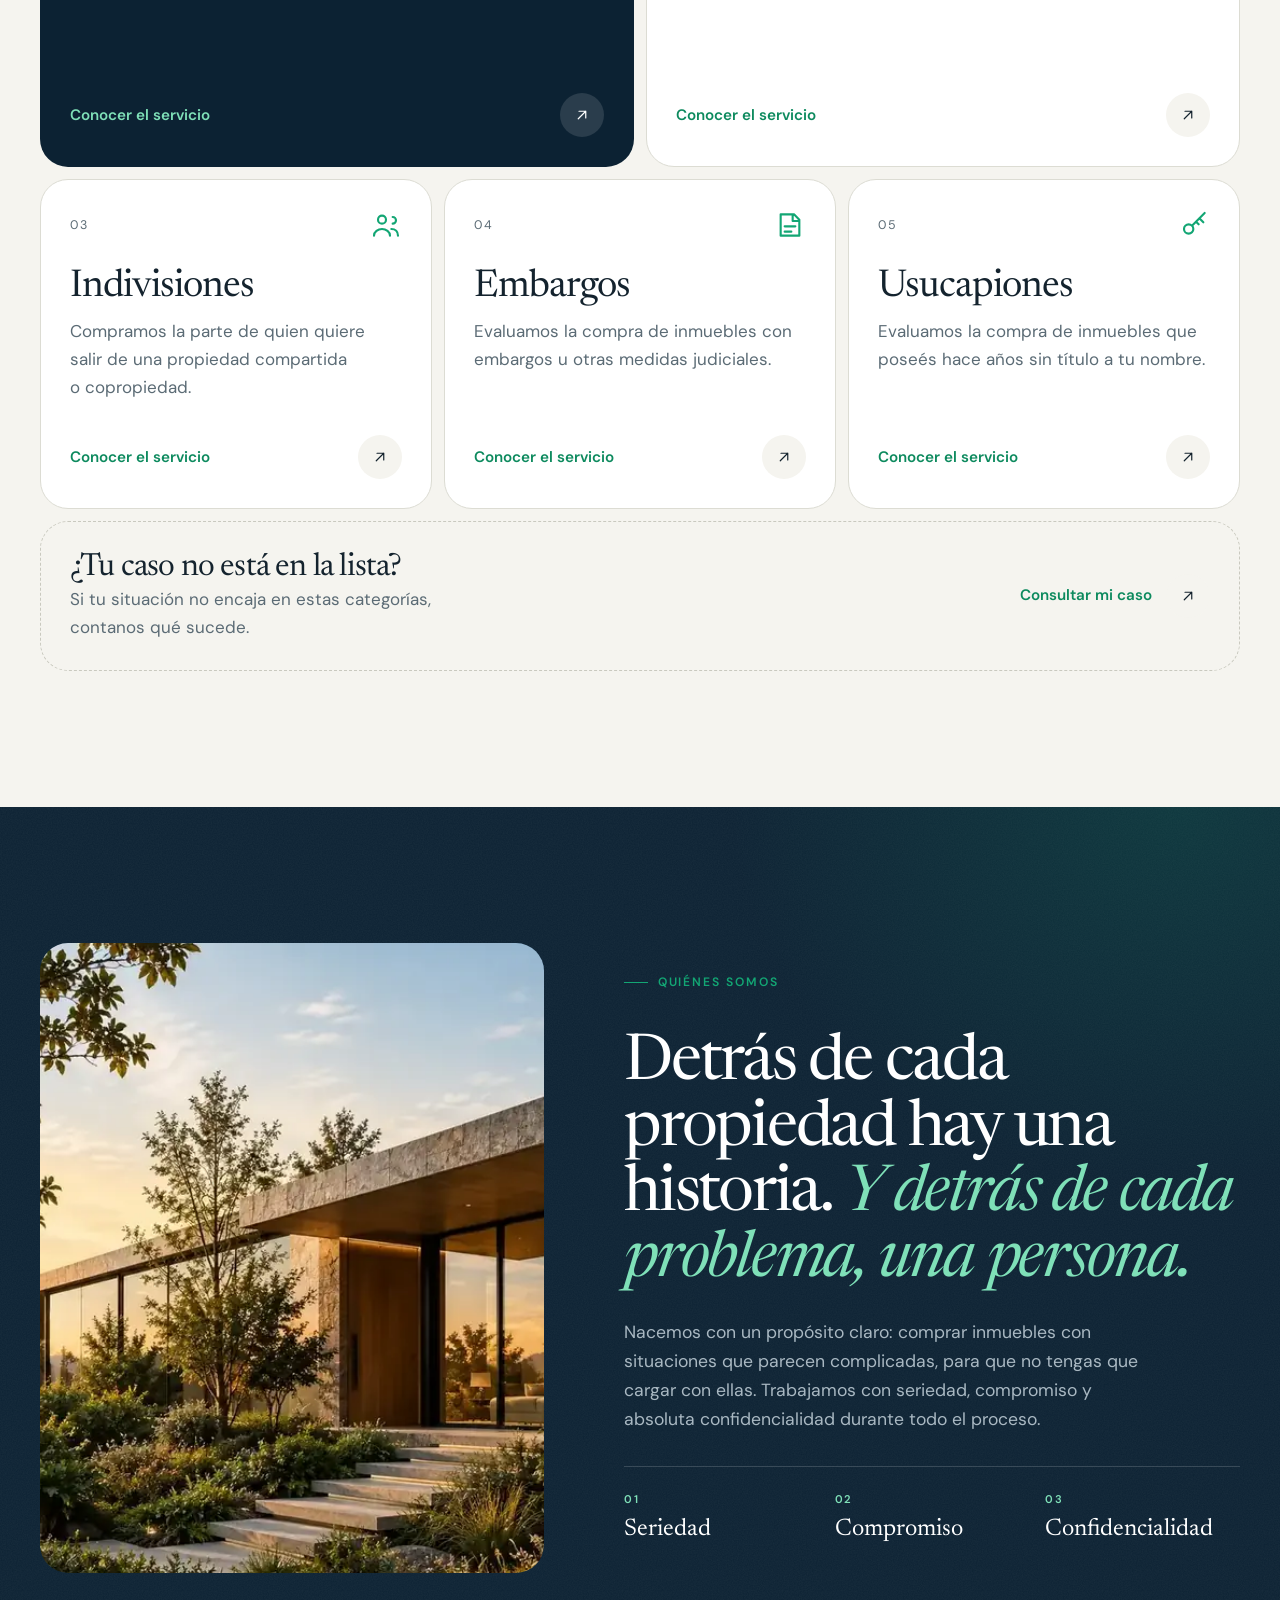
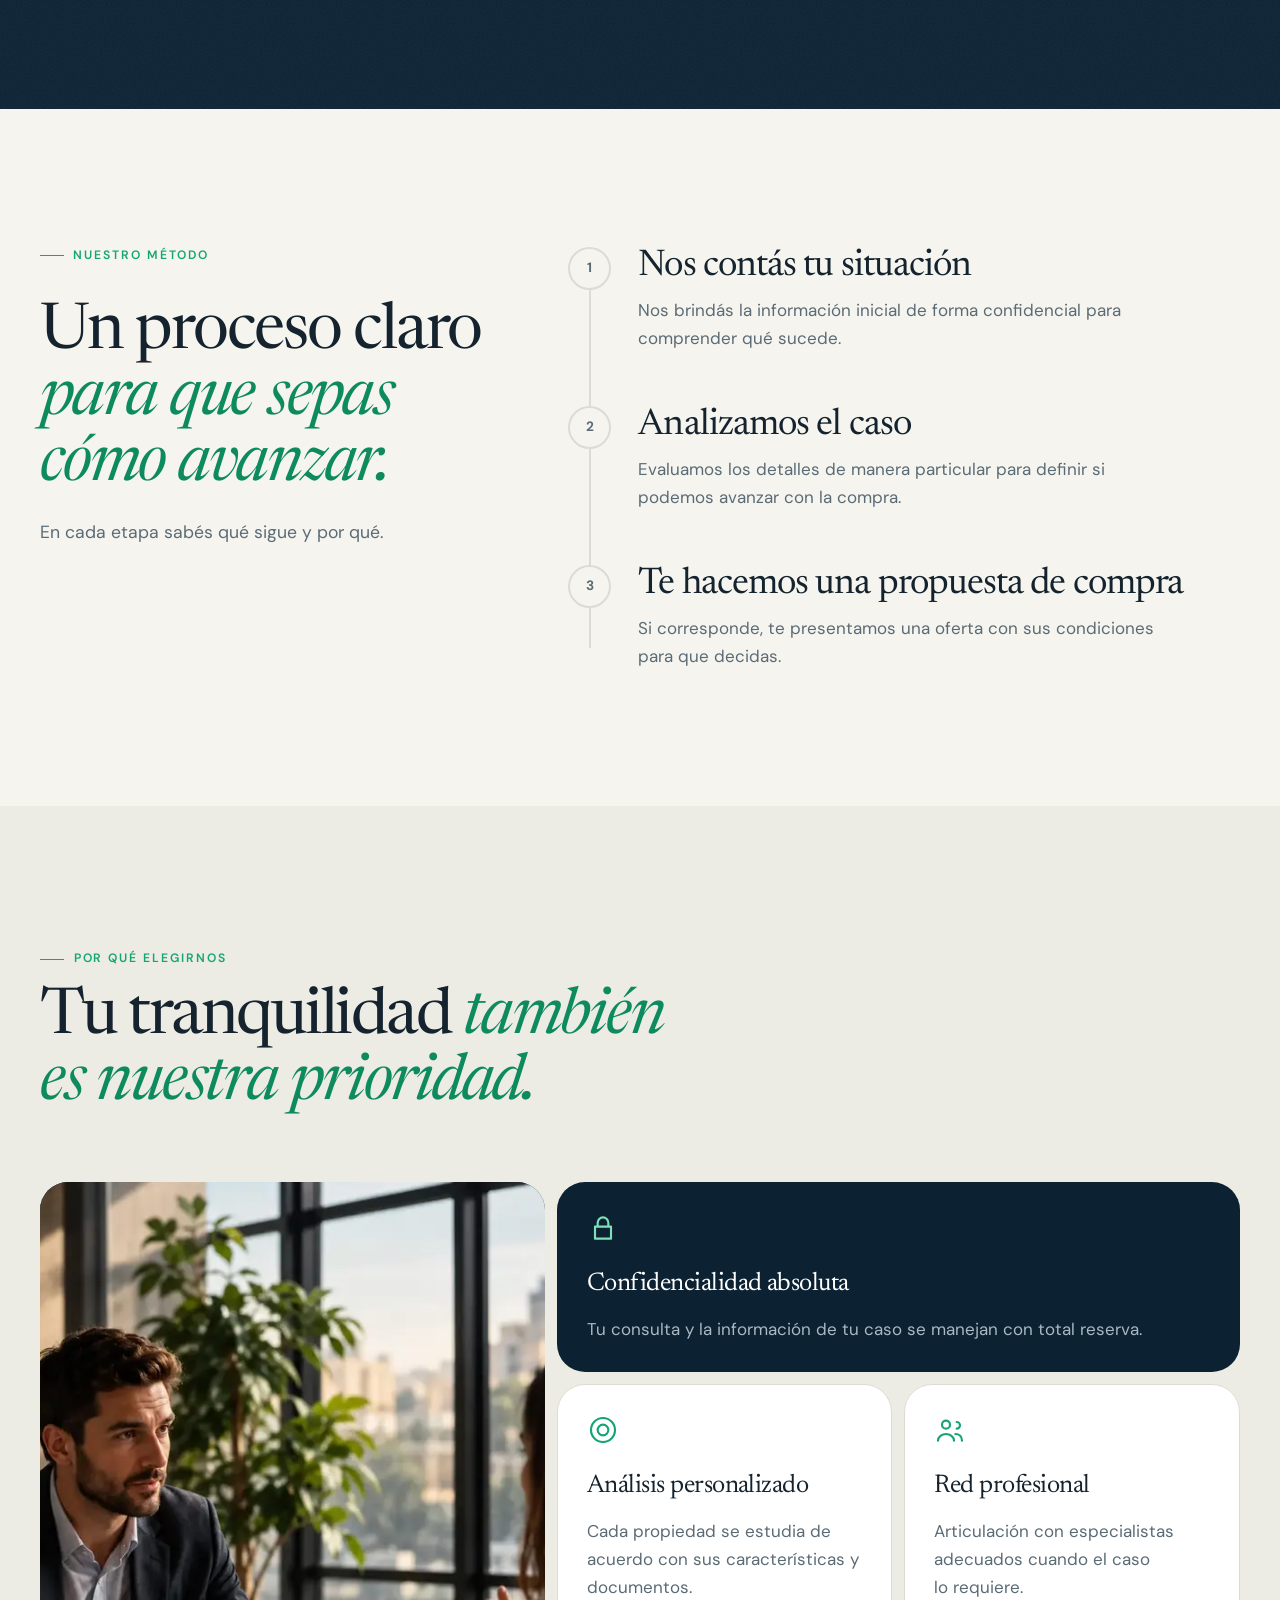
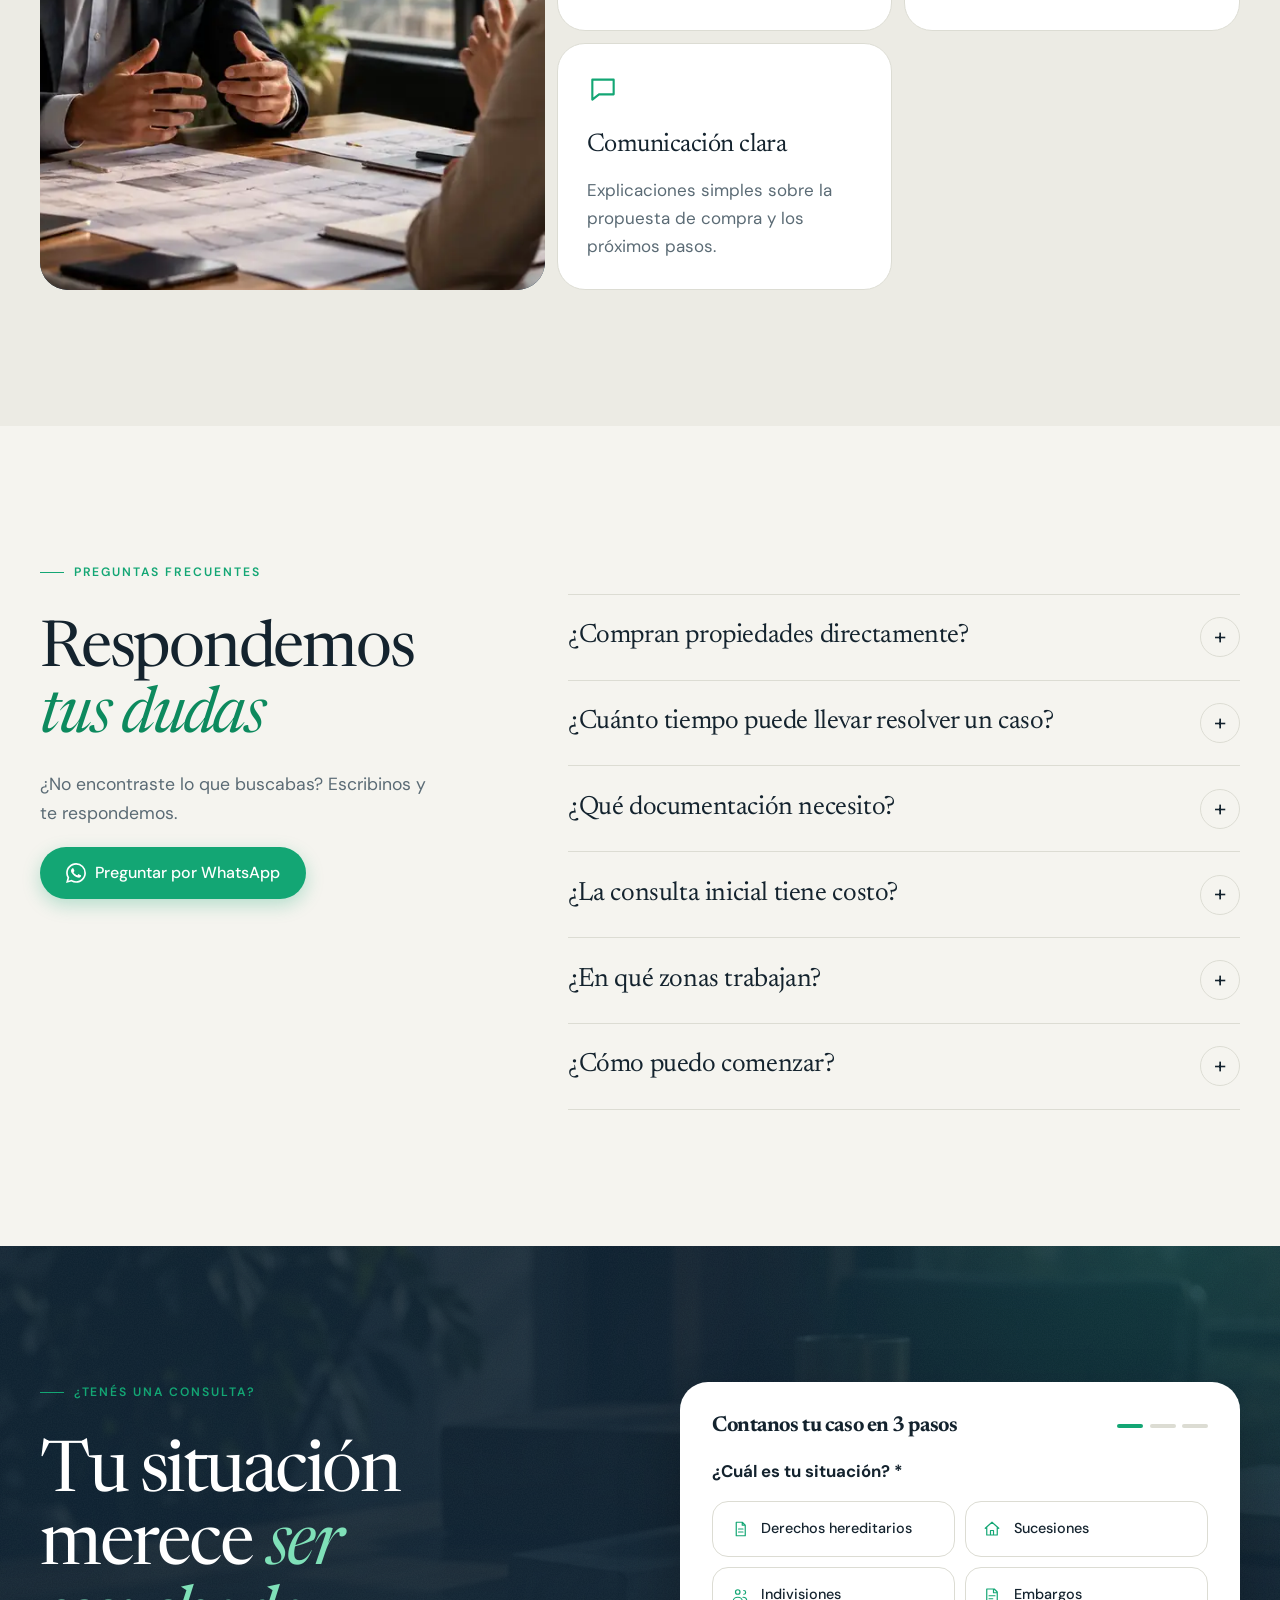
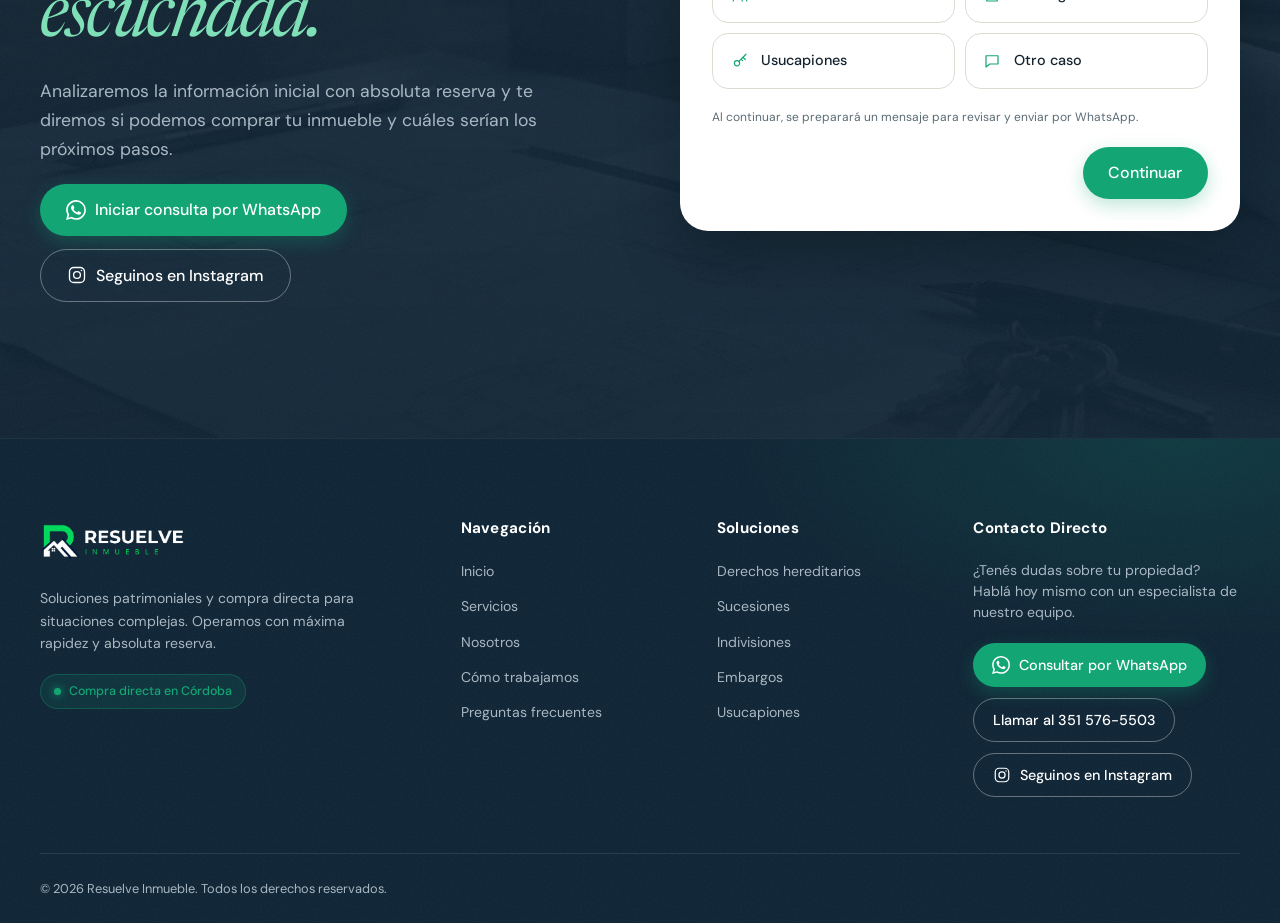
==== commit aa63d413: "update" ====
--- a/index.html
+++ b/index.html
@@ -77,7 +77,6 @@
           <linearGradient id="inSp" x1="0" y1="0" x2="0" y2="1"><stop offset="0" stop-color="#ffd27d" stop-opacity=".85"/><stop offset="1" stop-color="#ffd27d" stop-opacity="0"/></linearGradient>
           <radialGradient id="inGl"><stop offset="0" stop-color="#ffc766" stop-opacity=".55"/><stop offset="1" stop-color="#ffc766" stop-opacity="0"/></radialGradient>
         </defs>
-        <g class="in-stars" fill="#fff"><circle cx="60" cy="30" r="1.2"/><circle cx="150" cy="14" r="1.2"/><circle cx="250" cy="42" r="1.2"/><circle cx="420" cy="24" r="1.2"/><circle cx="520" cy="52" r="1.2"/><circle cx="566" cy="18" r="1.2"/><circle cx="330" cy="10" r="1.2"/></g>
         <g fill="#0e2638"><rect x="18" y="176" width="36" height="44"/><rect x="58" y="158" width="28" height="62"/><rect x="512" y="168" width="34" height="52"/><rect x="548" y="148" width="30" height="72"/></g>
         <g fill="#10293c" stroke="#fff" stroke-opacity=".07"><path d="M96 220V174L140 142L184 174V220Z"/><path d="M416 220V178L466 146L516 178V220Z"/></g>
         <g fill="#15324a"><rect x="122" y="178" width="16" height="18" rx="1"/><rect x="142" y="178" width="16" height="18" rx="1"/><rect x="448" y="182" width="16" height="18" rx="1"/><rect x="468" y="182" width="16" height="18" rx="1"/></g>
--- a/style.css
+++ b/style.css
@@ -981,7 +981,6 @@
 .in-stage { position: relative; width: var(--sw); opacity: 0; animation: inop .5s ease .1s forwards, inup .6s cubic-bezier(.2,.8,.2,1) 1.6s forwards; }
 .in-city { position: relative; display: block; width: 100%; height: auto; overflow: visible; }
 .in-aura { position: absolute; left: 50%; top: 50%; width: 150%; aspect-ratio: 1; translate: -50% -50%; background: radial-gradient(closest-side, rgba(255,190,100,.34), rgba(255,190,100,.12) 45%, transparent 70%); opacity: 0; transform: scale(.35); will-change: transform, opacity; animation: inaura 1.2s ease-out 1s forwards; pointer-events: none; }
-.in-city .in-stars { opacity: 0; animation: inop 1s ease .3s forwards; }
 .in-city .wf { animation: inwin .45s ease var(--d) forwards; }
 .in-city .wg { opacity: 0; animation: inop .5s ease var(--d) forwards; }
 .in-city .in-spill { opacity: 0; animation: inop .7s ease 1.2s forwards; }
